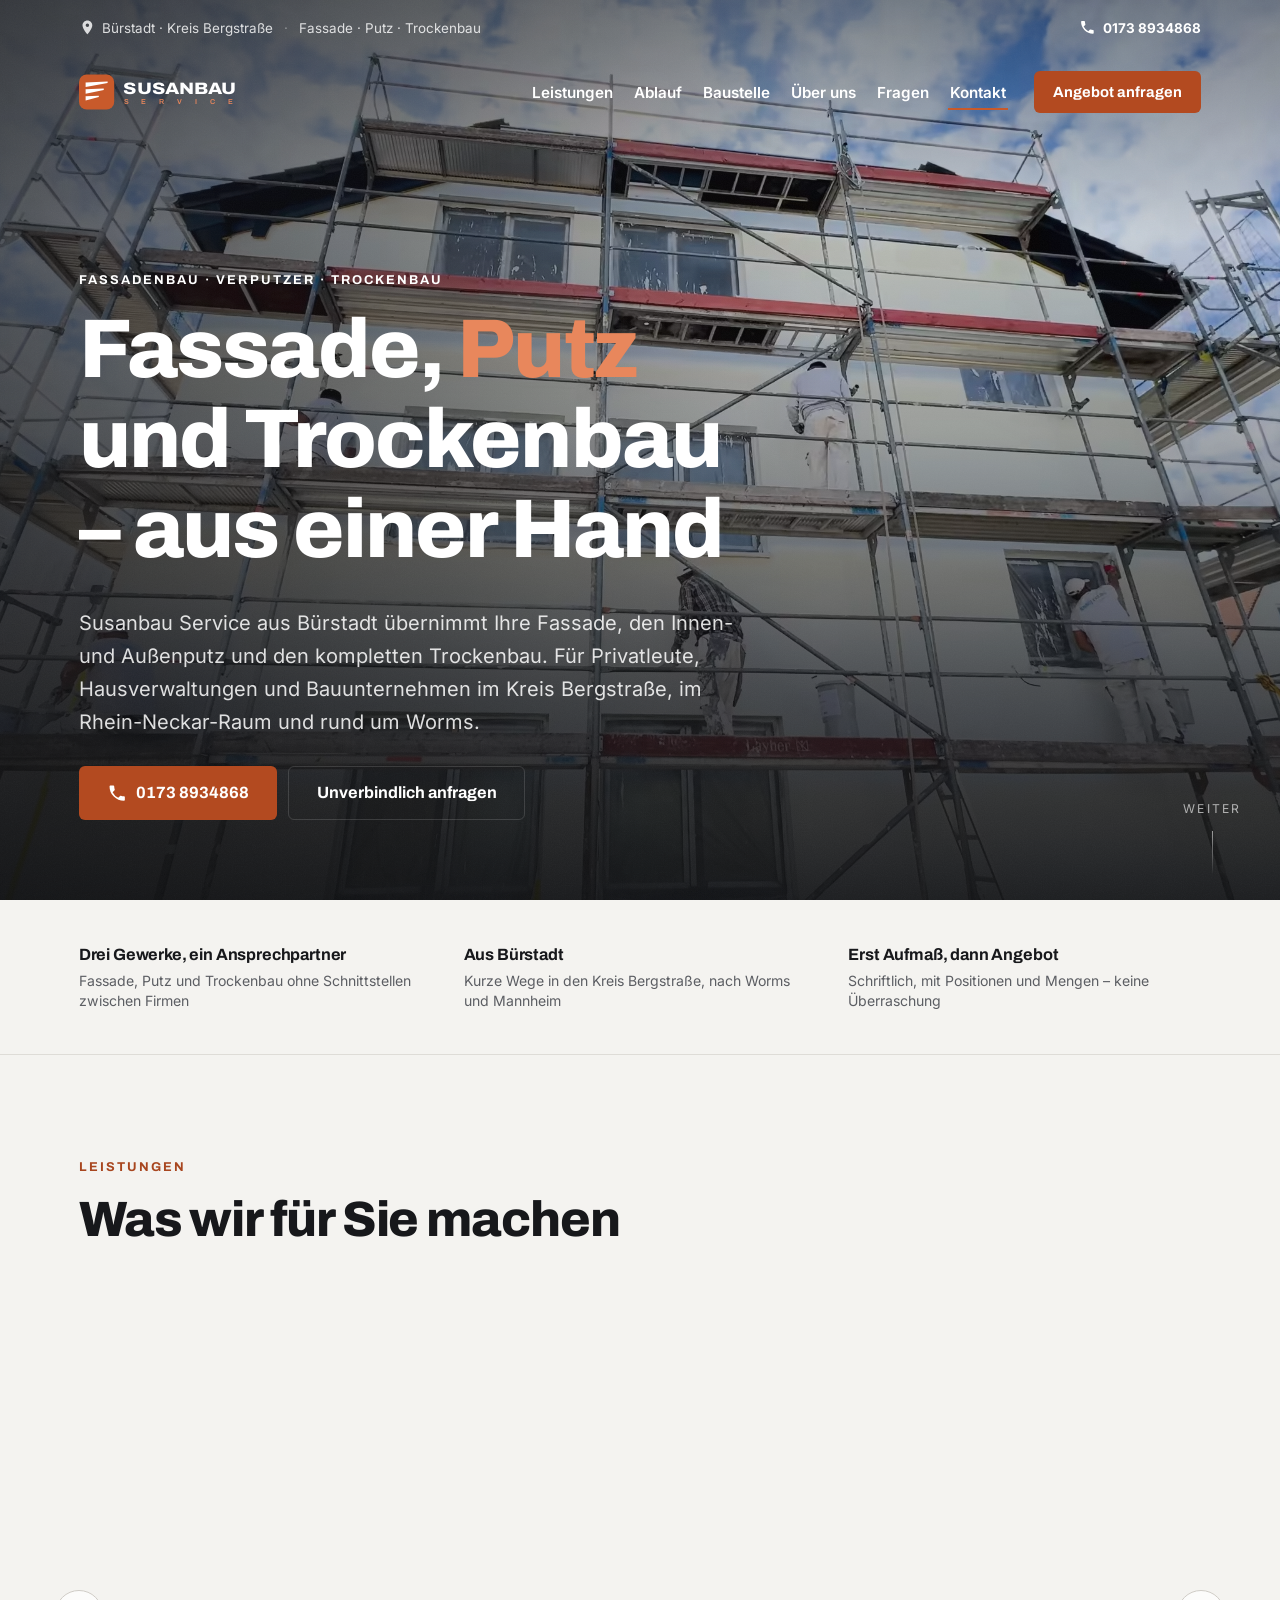
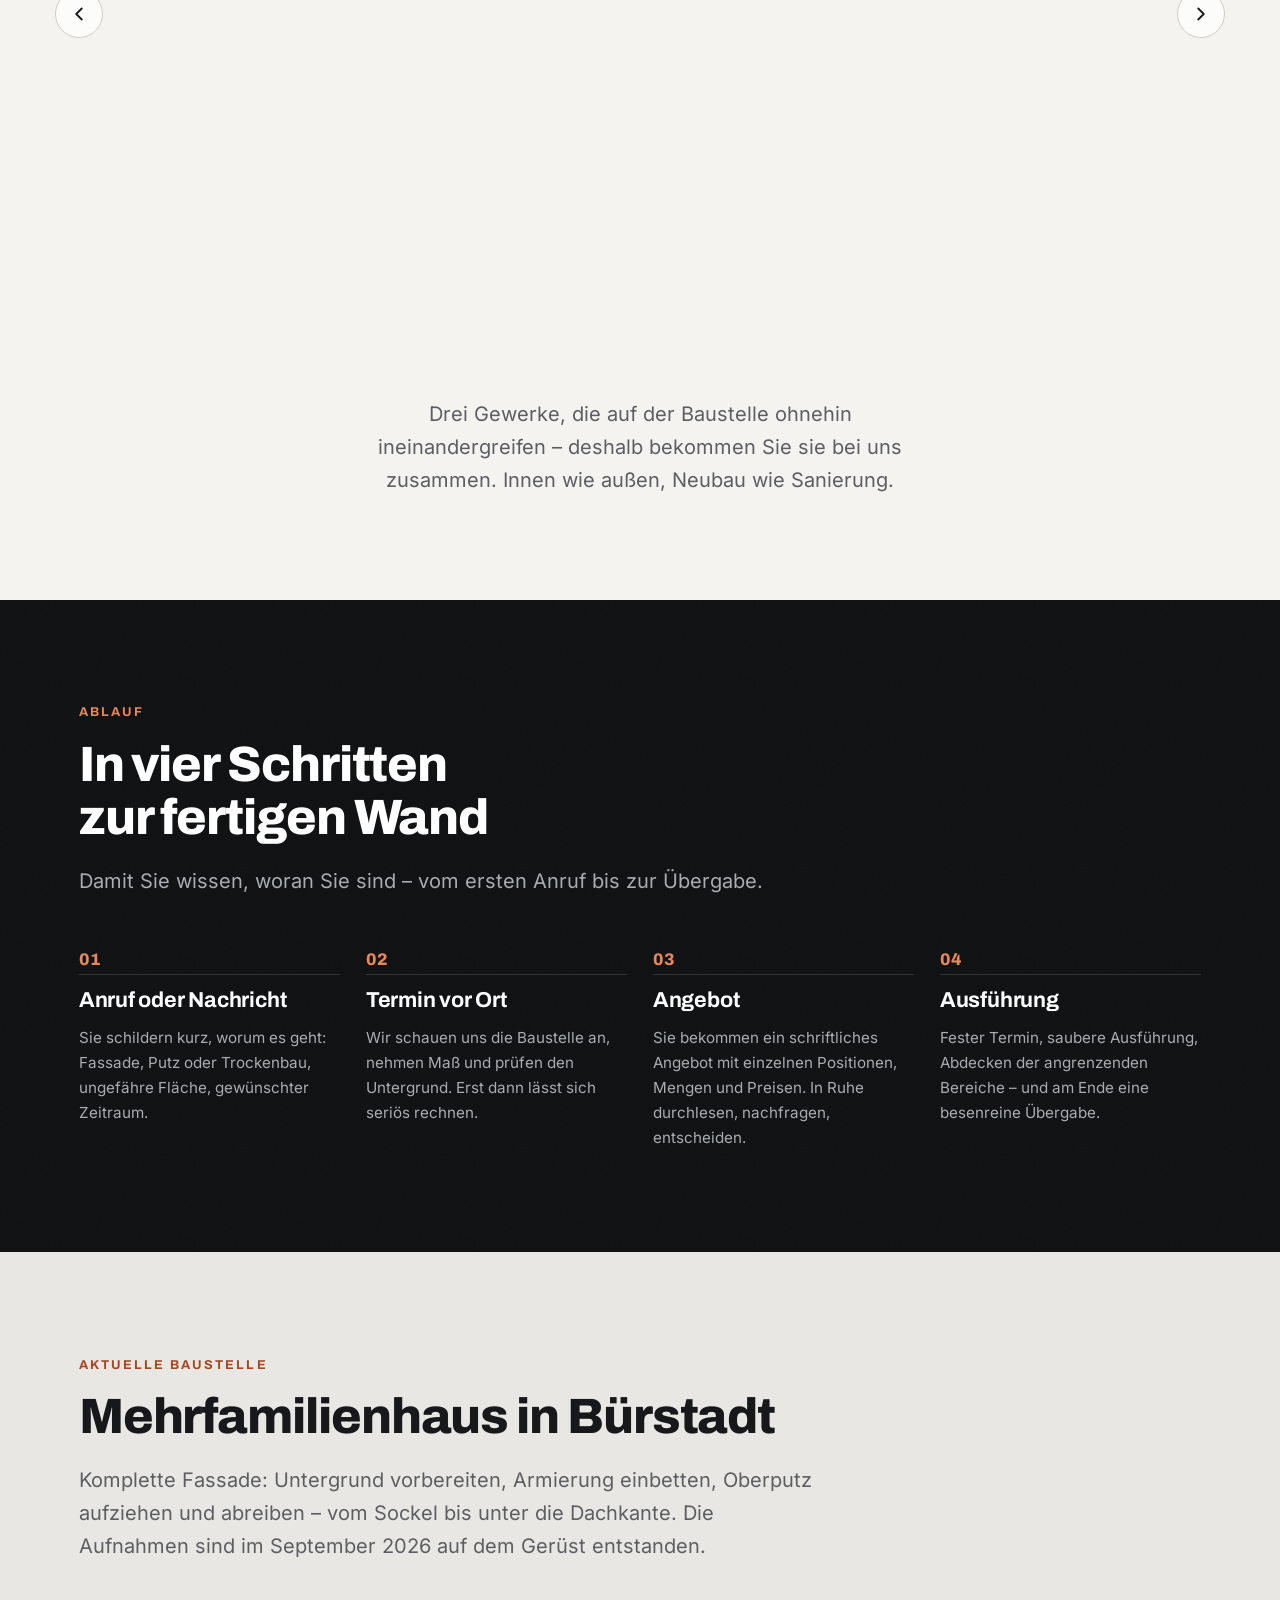
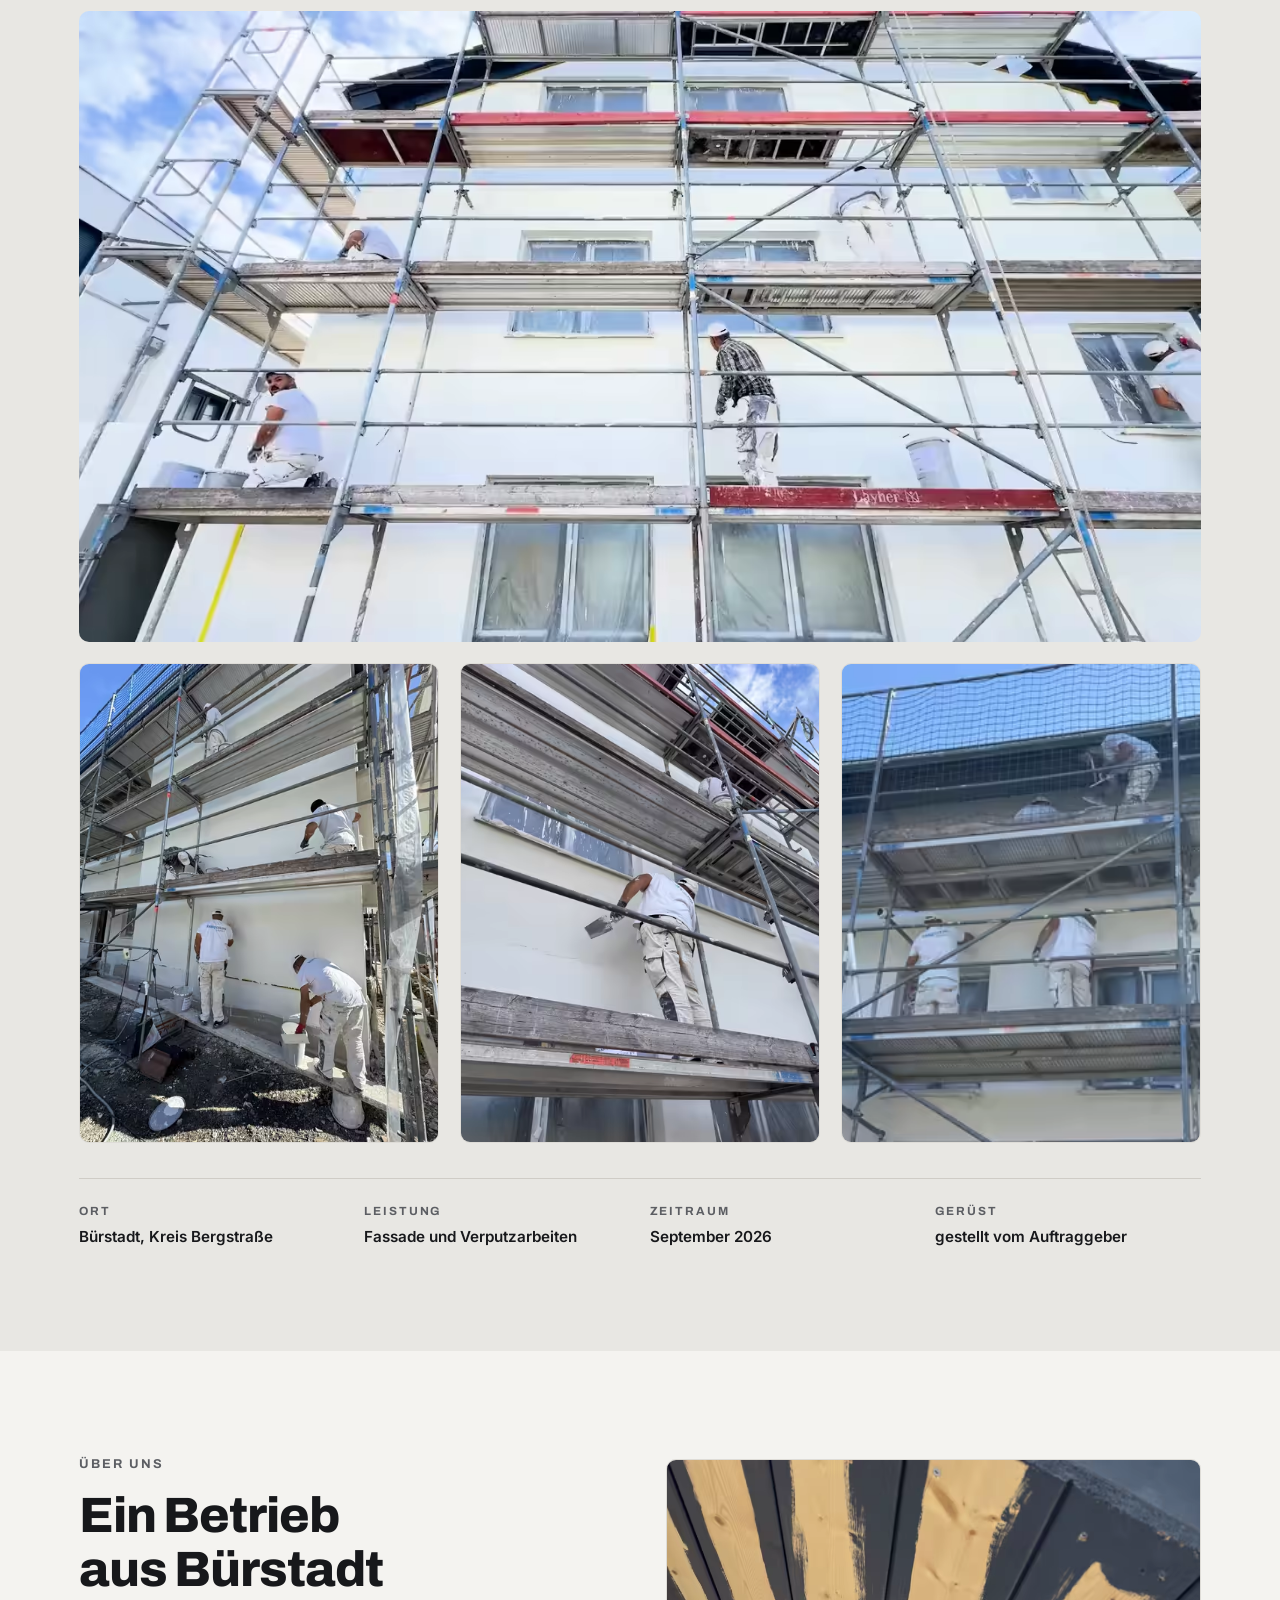
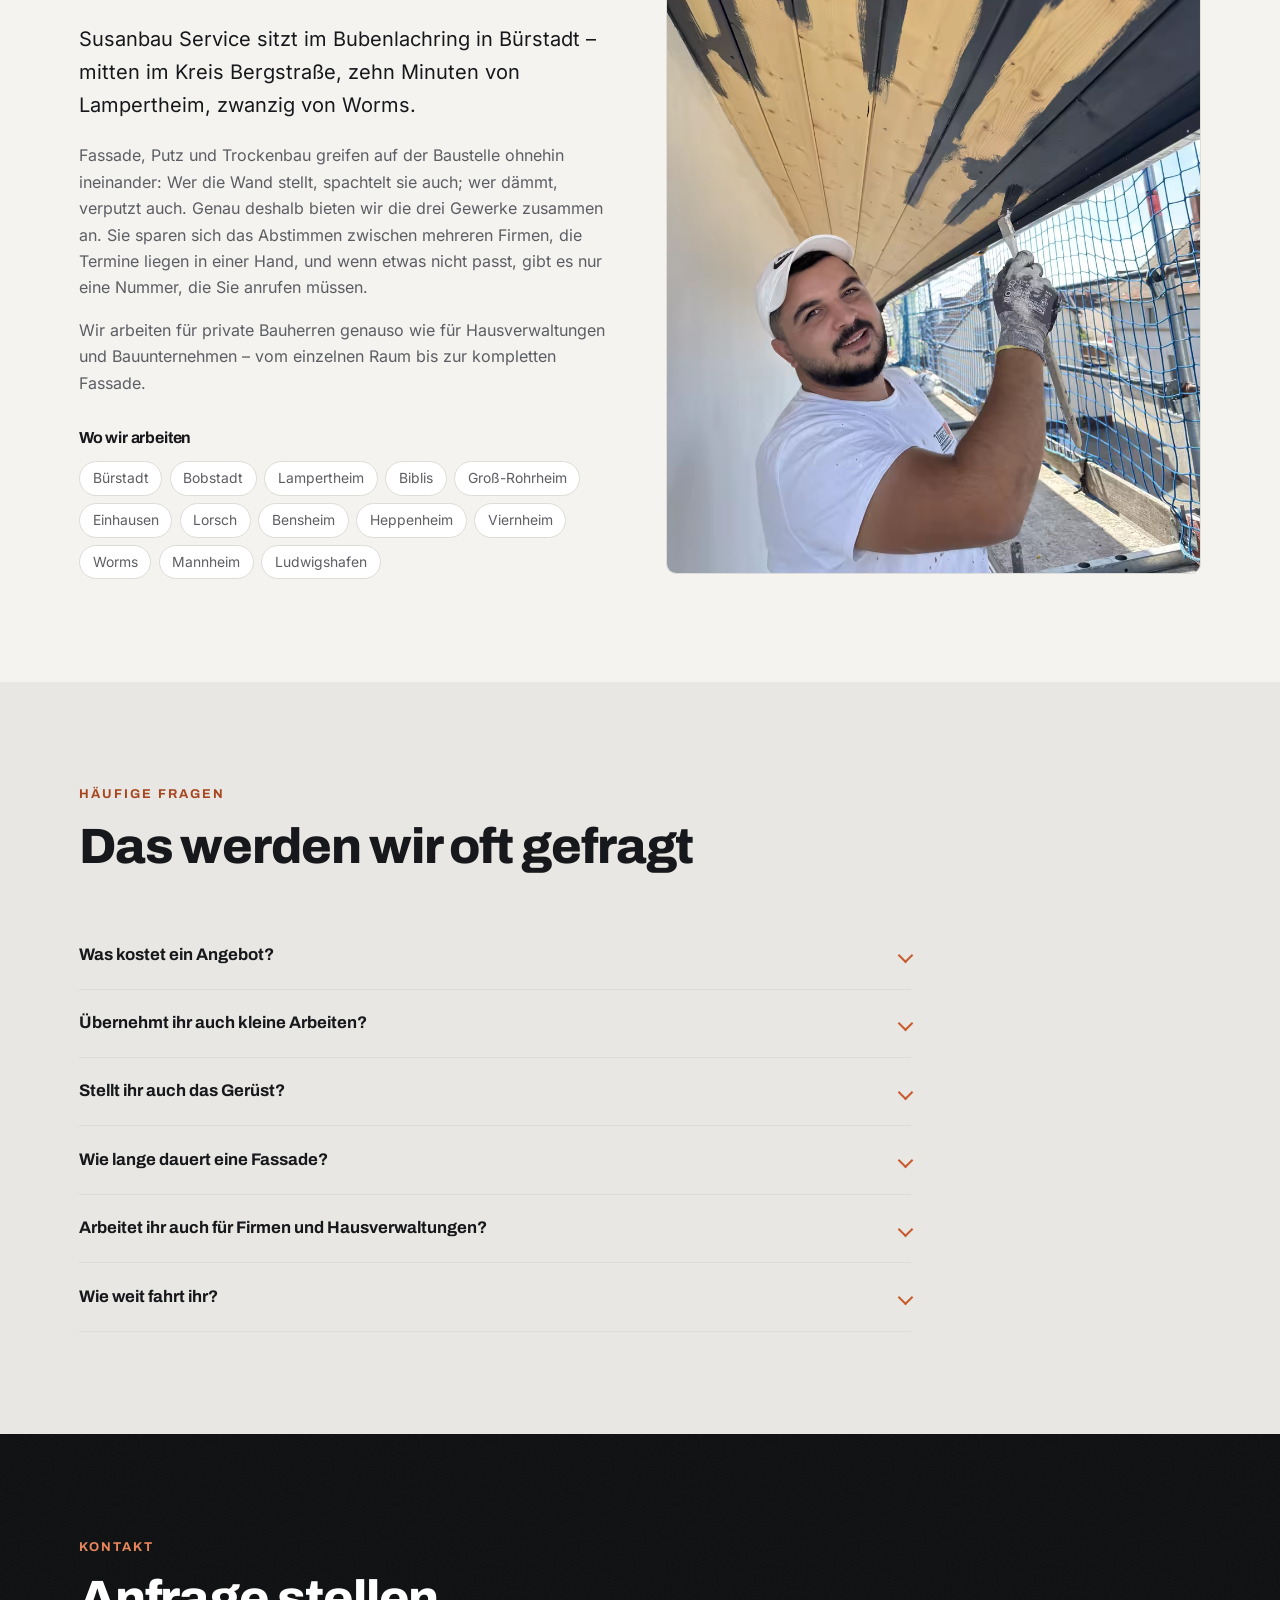
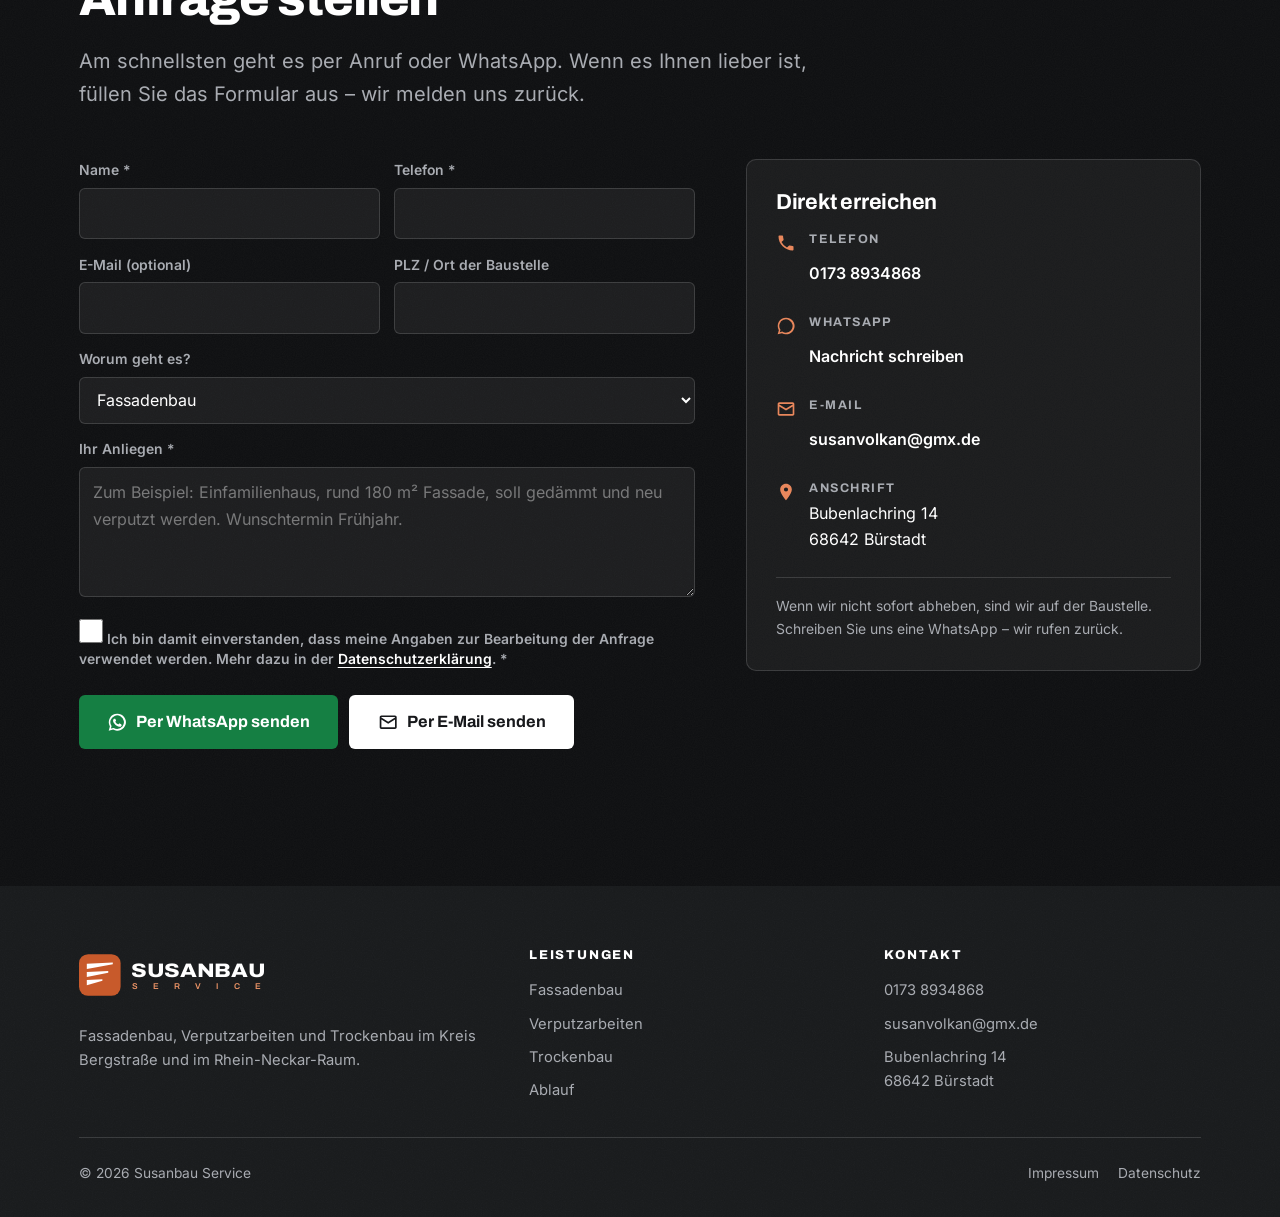
==== index.html @ 0362e58d "Handy-Karussell: schmalere Karten, Nachbarkarten unscharf sichtbar Am Handy (bis 700 px) sind die Le" ====
<!DOCTYPE html>
<html lang="de">
<head>
<meta charset="utf-8" />
<meta name="viewport" content="width=device-width, initial-scale=1" />
<title>Verputzer &amp; Fassadenbau Bürstadt – Putz, Fassade, Trockenbau | Susanbau Service</title>
<meta name="description" content="Susanbau Service aus Bürstadt: Fassadenbau, Verputzarbeiten und Trockenbau im Kreis Bergstraße und im Rhein-Neckar-Raum. Jetzt anfragen: 0173 8934868." />
<!-- TODO Bilal: Beim echten Launch auf "index, follow, max-image-preview:large"
     zurückstellen (in allen drei Seiten). Solange dies nur die Vorschau unter
     der GitHub-Adresse ist, bleibt sie bewusst aus dem Google-Index: Das
     Impressum hat noch offene Pflichtangaben, und eine indexierte Seite mit
     unvollständigem Impressum ist abmahnfähig. Dazu kommt jetzt: Auf den
     Fotos und im Film sind Gesichter erkennbar, und die schriftlichen
     Einwilligungen der Abgebildeten fehlen noch (Vordruck in
     EINWILLIGUNG-FOTOS.md). Erst wenn beides erledigt ist, wird umgestellt.
     Nebenbei verhindert es, dass die Vorschau später mit der richtigen Domain
     um die Platzierung konkurriert. -->
<meta name="robots" content="noindex, nofollow" />
<meta name="author" content="Susanbau Service" />

<!-- TODO Bilal: Sobald eine eigene Domain steht, hier, in og:url, og:image und in
     der sitemap.xml die vier Adressen austauschen. Bis dahin zeigt alles auf die
     GitHub-Pages-Vorschau, damit die Seite nicht unter zwei Adressen konkurriert. -->
<link rel="canonical" href="https://bilal-altu.github.io/susanbau-service/" />

<meta property="og:type" content="website" />
<meta property="og:locale" content="de_DE" />
<meta property="og:site_name" content="Susanbau Service" />
<meta property="og:title" content="Fassadenbau, Putz &amp; Trockenbau in Bürstadt | Susanbau Service" />
<meta property="og:description" content="Fassade, Putz und Trockenbau aus einer Hand – für den Kreis Bergstraße, Worms und den Rhein-Neckar-Raum." />
<meta property="og:url" content="https://bilal-altu.github.io/susanbau-service/" />
<!-- Absolute Adresse, kein relativer Pfad: WhatsApp und Facebook zeigen sonst
     beim Teilen des Links gar keine Vorschau an. -->
<meta property="og:image" content="https://bilal-altu.github.io/susanbau-service/assets/img/og-bild.jpg" />
<meta name="twitter:card" content="summary_large_image" />
<meta name="theme-color" content="#0d0e10" />

<!-- Als eigene Datei statt als data:-URI, damit Google das Symbol crawlen
     und in den mobilen Suchergebnissen neben dem Treffer anzeigen kann. -->
<link rel="icon" href="favicon.svg" type="image/svg+xml" />

<!-- Schriften lokal gehostet (keine Verbindung zu Google-Servern, DSGVO-freundlich) -->
<link rel="preload" href="assets/fonts/archivo-latin.woff2" as="font" type="font/woff2" crossorigin />
<link rel="preload" href="assets/fonts/inter-latin.woff2" as="font" type="font/woff2" crossorigin />
<!-- ?v= nach JEDER Änderung an style.css oder main.js hochzählen — hier, in
     impressum.html und datenschutz.html. Sonst bekommen wiederkehrende
     Besucher neues HTML mit altem Stylesheet: ALL-INKL speichert CSS und JS
     laut .htaccess einen Monat zwischen, GitHub Pages zehn Minuten. -->
<link rel="stylesheet" href="assets/css/style.css?v=2026-09-13-6" />

<script>
  /* Sicherheitsnetz: Sollte ein Bild fehlen oder nicht laden, zeigt der
     Kasten seine Beschriftung statt eines kaputten Bildsymbols.
     closest statt parentElement, weil zwischen Bild und Kasten noch das
     <picture>-Element steht, das die AVIF- und WebP-Fassungen anbietet. */
  window.phFail = function (img) {
    var box = img.closest(".media");
    if (box) box.classList.add("is-empty");
    img.remove();
  };
</script>
</head>
<body class="hat-hero">

<a class="skip-link" href="#inhalt">Zum Inhalt springen</a>

<!-- ============ TOPBAR ============ -->
<div class="topbar">
  <div class="shell topbar__in">
    <span class="topbar__item">
      <svg class="ico" aria-hidden="true" viewBox="0 0 24 24"><path d="M12 2C8.1 2 5 5.1 5 9c0 5.2 7 13 7 13s7-7.8 7-13c0-3.9-3.1-7-7-7Zm0 9.5A2.5 2.5 0 1 1 12 6.5a2.5 2.5 0 0 1 0 5Z"/></svg>
      Bürstadt · Kreis Bergstraße
    </span>
    <span class="topbar__sep" aria-hidden="true">·</span>
    <span class="topbar__item topbar__item--hide">Fassade · Putz · Trockenbau</span>
    <span class="topbar__spacer"></span>
    <!-- TODO Bilal: Öffnungszeiten von Herrn Susan bestätigen lassen. Bis dahin
         steht hier bewusst nichts — eine erfundene Zeit ärgert nur Anrufer. -->
    <a class="topbar__tel" href="tel:+491738934868">
      <svg class="ico" aria-hidden="true" viewBox="0 0 24 24"><path d="M6.6 10.8a15.1 15.1 0 0 0 6.6 6.6l2.2-2.2c.3-.3.7-.4 1-.2 1.2.4 2.4.6 3.6.6.6 0 1 .4 1 1V20c0 .6-.4 1-1 1A17 17 0 0 1 3 4c0-.6.4-1 1-1h3.5c.6 0 1 .4 1 1 0 1.3.2 2.5.6 3.6.1.4 0 .8-.2 1l-2.3 2.2Z"/></svg>
      0173 8934868
    </a>
  </div>
</div>

<!-- ============ HEADER ============ -->
<header class="site-header" id="header">
  <div class="shell site-header__in">
    <a class="brand" href="#top" aria-label="Susanbau Service – zur Startseite">
      <svg class="brand__mark" viewBox="0 0 300 80" role="img" aria-label="Susanbau Service">
        <rect x="0" y="8" width="64" height="64" rx="14" fill="#c85a2b"/>
        <g fill="#ffffff">
          <path d="M12 22.8 L52 20.8 L52 23.6 L12 30.8 Z"/>
          <path d="M12 35.2 L45 33.8 L45 36.4 L12 43.2 Z"/>
          <path d="M12 47.6 L36 46.6 L36 49 L12 55.6 Z"/>
        </g>
        <!-- textLength hält die Wortmarke exakt gleich breit, egal ob Archivo
             schon geladen ist oder noch die Systemschrift einspringt. -->
        <text x="80" y="43" fill="currentColor" font-family="Archivo, 'Arial Black', 'Segoe UI', sans-serif"
              font-size="30" font-weight="800" letter-spacing="-0.4"
              textLength="206" lengthAdjust="spacingAndGlyphs">SUSANBAU</text>
        <text x="81" y="62" class="brand__sub" fill="#c85a2b" font-family="Archivo, 'Segoe UI', Arial, sans-serif"
              font-size="13" font-weight="600" letter-spacing="5.4"
              textLength="204" lengthAdjust="spacing">SERVICE</text>
      </svg>
    </a>

    <nav class="nav" id="nav" aria-label="Hauptnavigation">
      <a href="#leistungen">Leistungen</a>
      <a href="#ablauf">Ablauf</a>
      <a href="#baustelle">Baustelle</a>
      <a href="#ueber-uns">Über uns</a>
      <a href="#fragen">Fragen</a>
      <a href="#kontakt">Kontakt</a>
      <a class="btn btn--clay nav__cta" href="#kontakt">Angebot anfragen</a>
    </nav>

    <button class="burger" id="burger" aria-expanded="false" aria-controls="nav" aria-label="Menü öffnen">
      <span></span><span></span><span></span>
    </button>
  </div>
</header>

<main id="inhalt">

<!-- ============ HERO ============ -->
<section class="hero" id="top">

  <!-- Bühne: Standbild und Video liegen übereinander und füllen den ganzen
       Abschnitt. Geladen wird zuerst nur das Standbild — es ist das größte
       Bild der Seite und bestimmt, wie schnell sie sich aufbaut. Das Video
       hängt main.js erst danach ein, und nur, wenn die Verbindung dafür
       taugt. Am großen Bildschirm läuft die Fassaden-Aufnahme, stabilisiert,
       als stünde die Kamera auf einem Stativ — nur so beginnt die Schleife
       ohne sichtbaren Sprung. Am Handy läuft eine Nahaufnahme: Der Verputzer
       lehnt aus dem Gerüst und zieht den Putz ab — Gesicht und Kelle liegen
       in der oberen Bildhälfte, denn nur die bleibt dort frei. Der Absatz und
       der zweite Knopf sind am Handy deshalb ausgeblendet (style.css). -->
  <div class="hero__buehne" aria-hidden="true">
    <picture>
      <source media="(min-width: 900px)" type="image/avif" srcset="assets/video/hero-desktop.avif" />
      <source media="(min-width: 900px)" type="image/webp" srcset="assets/video/hero-desktop.webp" />
      <source media="(min-width: 900px)" srcset="assets/video/hero-desktop.jpg" />
      <source type="image/avif" srcset="assets/video/hero-mobil.avif" />
      <source type="image/webp" srcset="assets/video/hero-mobil.webp" />
      <img class="hero__standbild" src="assets/video/hero-mobil.jpg" alt=""
           width="1080" height="1920" fetchpriority="high" decoding="async" />
    </picture>
    <video class="hero__video" muted loop playsinline preload="none"
           data-mobil="assets/video/hero-mobil.mp4"
           data-desktop="assets/video/hero-desktop.mp4"></video>
  </div>

  <div class="shell hero__in">
    <div class="hero__text reveal">
      <p class="eyebrow">Fassadenbau · Verputzer · Trockenbau</p>
      <h1>Fassade, <span class="hl">Putz</span> und Trockenbau &ndash; aus einer Hand</h1>
      <p class="lead">
        Susanbau Service aus Bürstadt übernimmt Ihre Fassade, den Innen- und Außenputz
        und den kompletten Trockenbau. Für Privatleute, Hausverwaltungen und Bauunternehmen
        im Kreis Bergstraße, im Rhein-Neckar-Raum und rund um Worms.
      </p>

      <div class="cta-row">
        <a class="btn btn--clay btn--lg" href="tel:+491738934868">
          <svg class="ico" aria-hidden="true" viewBox="0 0 24 24"><path d="M6.6 10.8a15.1 15.1 0 0 0 6.6 6.6l2.2-2.2c.3-.3.7-.4 1-.2 1.2.4 2.4.6 3.6.6.6 0 1 .4 1 1V20c0 .6-.4 1-1 1A17 17 0 0 1 3 4c0-.6.4-1 1-1h3.5c.6 0 1 .4 1 1 0 1.3.2 2.5.6 3.6.1.4 0 .8-.2 1l-2.3 2.2Z"/></svg>
          0173 8934868
        </a>
        <a class="btn btn--outline-light btn--lg" href="#kontakt">Unverbindlich anfragen</a>
      </div>

    </div>

  </div>

  <span class="hero__cue" aria-hidden="true">Weiter</span>
</section>

<!-- ============ VERSPRECHEN ============ -->
<!-- Die drei Punkte standen früher im Hero. Dort machten sie ihn höher als
     den Bildschirm, sodass der Anfrage-Knopf nach unten rutschte. Als eigener
     Streifen darunter stören sie nicht mehr und werden trotzdem gelesen —
     der Hero trägt jetzt eine Aussage und einen Knopf, mehr nicht. -->
<section class="versprechen">
  <div class="shell">
    <ul class="trust reveal">
      <li>
        <strong>Drei Gewerke, ein Ansprechpartner</strong>
        <span>Fassade, Putz und Trockenbau ohne Schnittstellen zwischen Firmen</span>
      </li>
      <li>
        <strong>Aus Bürstadt</strong>
        <span>Kurze Wege in den Kreis Bergstraße, nach Worms und Mannheim</span>
      </li>
      <li>
        <strong>Erst Aufmaß, dann Angebot</strong>
        <span>Schriftlich, mit Positionen und Mengen &ndash; keine Überraschung</span>
      </li>
    </ul>
  </div>
</section>

<!-- ============ LEISTUNGEN ============ -->
<section class="section section--karussell" id="leistungen">
  <div class="shell">
    <header class="sec-head reveal">
      <p class="eyebrow">Leistungen</p>
      <h2>Was wir für Sie machen</h2>
    </header>

    <!-- Karussell: main.js setzt es in Gang (siehe dort). Ohne JavaScript
         stehen die drei Karten einfach nebeneinander. -->
    <div class="karussell reveal" data-karussell>
    <div class="cards">
      <article class="card">
        <div class="card__bild">
          <picture>
            <source type="image/avif"
                    srcset="assets/img/01-fassade-geruest-buerstadt-480.avif 480w,
                            assets/img/01-fassade-geruest-buerstadt-960.avif 960w,
                            assets/img/01-fassade-geruest-buerstadt-1440.avif 1440w"
                    sizes="(min-width: 701px) 580px, 92vw" />
            <source type="image/webp"
                    srcset="assets/img/01-fassade-geruest-buerstadt-480.webp 480w,
                            assets/img/01-fassade-geruest-buerstadt-960.webp 960w,
                            assets/img/01-fassade-geruest-buerstadt-1440.webp 1440w"
                    sizes="(min-width: 701px) 580px, 92vw" />
            <img src="assets/img/01-fassade-geruest-buerstadt-960.jpg"
                 srcset="assets/img/01-fassade-geruest-buerstadt-480.jpg 480w,
                         assets/img/01-fassade-geruest-buerstadt-960.jpg 960w,
                         assets/img/01-fassade-geruest-buerstadt-1440.jpg 1440w"
                 sizes="(min-width: 701px) 580px, 92vw"
                 alt="Eingerüstete Hausfassade mit frisch aufgezogenem weißem Putz, darüber blauer Himmel"
                 width="480" height="640" loading="lazy" decoding="async" />
          </picture>
        </div>
        <div class="card__in">
        <h3>Fassadenbau</h3>
        <p>Von der Dämmung bis zum fertigen Oberputz &ndash; die komplette Hülle Ihres Hauses.</p>
        <ul class="ticks">
          <li>Wärmedämm-Verbundsystem (WDVS)</li>
          <li>Fassadensanierung und Reinigung</li>
          <li>Riss-Sanierung und Ausbesserung</li>
          <li>Ober- und Strukturputz, Farbgestaltung</li>
          <li>Sockelputz und Spritzschutzzone</li>
          <li>Fassadenanstrich</li>
        </ul>
        </div>
      </article>

      <article class="card">
        <div class="card__bild">
          <picture>
            <source type="image/avif"
                    srcset="assets/img/02-verputzer-kelle-detail-480.avif 480w,
                            assets/img/02-verputzer-kelle-detail-960.avif 960w,
                            assets/img/02-verputzer-kelle-detail-1440.avif 1440w"
                    sizes="(min-width: 701px) 580px, 92vw" />
            <source type="image/webp"
                    srcset="assets/img/02-verputzer-kelle-detail-480.webp 480w,
                            assets/img/02-verputzer-kelle-detail-960.webp 960w,
                            assets/img/02-verputzer-kelle-detail-1440.webp 1440w"
                    sizes="(min-width: 701px) 580px, 92vw" />
            <img src="assets/img/02-verputzer-kelle-detail-960.jpg"
                 srcset="assets/img/02-verputzer-kelle-detail-480.jpg 480w,
                         assets/img/02-verputzer-kelle-detail-960.jpg 960w,
                         assets/img/02-verputzer-kelle-detail-1440.jpg 1440w"
                 sizes="(min-width: 701px) 580px, 92vw"
                 alt="Verputzer zieht mit der Kelle frischen Putz an einer Außenwand ab"
                 width="480" height="640" loading="lazy" decoding="async" />
          </picture>
        </div>
        <div class="card__in">
        <h3>Verputzarbeiten</h3>
        <p>Glatte, saubere Flächen &ndash; maschinell aufgezogen und von Hand abgezogen.</p>
        <ul class="ticks">
          <li>Innenputz, maschinell aufgetragen</li>
          <li>Außenputz und Oberputz</li>
          <li>Kalk-, Gips- und Zementputz</li>
          <li>Filzen, Glätten und Abreiben</li>
          <li>Oberflächengüte bis Q3 und Q4</li>
          <li>Ausbesserung nach Elektro und Sanitär</li>
        </ul>
        </div>
      </article>

      <article class="card">
        <!-- TODO Bilal: Vom Trockenbau gibt es noch keine eigene Aufnahme. Bis
             dahin steht hier ein freies Foto von Unsplash (Brian Wangenheim,
             Unsplash-Lizenz), sichtbar als „Symbolbild" gekennzeichnet — ein
             fremdes Foto darf nicht wie eine eigene Arbeit wirken (§ 5 UWG).
             Sobald Volkan einen Trockenbau-Raum fotografiert hat: ersetzen und
             den Hinweis entfernen. Quelle und Lizenz: assets/img/MEDIEN.md. -->
        <div class="card__bild">
          <picture>
            <source type="image/avif"
                    srcset="assets/img/03-trockenbau-symbolbild-gipskarton-480.avif 480w,
                            assets/img/03-trockenbau-symbolbild-gipskarton-960.avif 960w,
                            assets/img/03-trockenbau-symbolbild-gipskarton-1440.avif 1440w"
                    sizes="(min-width: 701px) 580px, 92vw" />
            <source type="image/webp"
                    srcset="assets/img/03-trockenbau-symbolbild-gipskarton-480.webp 480w,
                            assets/img/03-trockenbau-symbolbild-gipskarton-960.webp 960w,
                            assets/img/03-trockenbau-symbolbild-gipskarton-1440.webp 1440w"
                    sizes="(min-width: 701px) 580px, 92vw" />
            <img src="assets/img/03-trockenbau-symbolbild-gipskarton-960.jpg"
                 srcset="assets/img/03-trockenbau-symbolbild-gipskarton-480.jpg 480w,
                         assets/img/03-trockenbau-symbolbild-gipskarton-960.jpg 960w,
                         assets/img/03-trockenbau-symbolbild-gipskarton-1440.jpg 1440w"
                 sizes="(min-width: 701px) 580px, 92vw"
                 alt="Symbolbild: Rohbauraum mit frisch gespachtelten Gipskartonplatten an Wänden und Decke"
                 width="480" height="318" loading="lazy" decoding="async" />
          </picture>
          <span class="card__hinweis" aria-hidden="true">Symbolbild</span>
        </div>
        <div class="card__in">
        <h3>Trockenbau</h3>
        <p>Neue Räume, neue Decken, besserer Schallschutz &ndash; ohne Nass und ohne lange Trockenzeit.</p>
        <ul class="ticks">
          <li>Ständerwände und Vorsatzschalen</li>
          <li>Abgehängte Decken</li>
          <li>Dachgeschoss-Ausbau</li>
          <li>Schall- und Brandschutz</li>
          <li>Spachteln und Verfugen</li>
          <li>Revisionsöffnungen und Nischen</li>
        </ul>
        </div>
      </article>
    </div>
    <div class="karussell__steuerung">
      <button class="karussell__pfeil" type="button" data-richtung="-1" aria-label="Vorherige Leistung">
        <svg viewBox="0 0 24 24" aria-hidden="true"><path d="m15 18-6-6 6-6" /></svg>
      </button>
      <p class="karussell__stand" aria-hidden="true"><span data-stand>2</span> / 3</p>
      <button class="karussell__pfeil" type="button" data-richtung="1" aria-label="Nächste Leistung">
        <svg viewBox="0 0 24 24" aria-hidden="true"><path d="m9 18 6-6-6-6" /></svg>
      </button>
    </div>
    <p class="sr-only" aria-live="polite" data-ansage></p>
    </div>

    <p class="leistungen__schluss reveal">
      Drei Gewerke, die auf der Baustelle ohnehin ineinandergreifen &ndash; deshalb
      bekommen Sie sie bei uns zusammen. Innen wie außen, Neubau wie Sanierung.
    </p>
  </div>
</section>

<!-- ============ ABLAUF ============ -->
<section class="section section--ink" id="ablauf">
  <div class="shell">
    <header class="sec-head reveal">
      <p class="eyebrow">Ablauf</p>
      <h2>In vier Schritten zur fertigen Wand</h2>
      <p class="sec-head__lead">
        Damit Sie wissen, woran Sie sind &ndash; vom ersten Anruf bis zur Übergabe.
      </p>
    </header>

    <div class="steps">
      <article class="step reveal">
        <h3>Anruf oder Nachricht</h3>
        <p>Sie schildern kurz, worum es geht: Fassade, Putz oder Trockenbau, ungefähre Fläche, gewünschter Zeitraum.</p>
      </article>
      <article class="step reveal">
        <h3>Termin vor Ort</h3>
        <p>Wir schauen uns die Baustelle an, nehmen Maß und prüfen den Untergrund. Erst dann lässt sich seriös rechnen.</p>
      </article>
      <article class="step reveal">
        <h3>Angebot</h3>
        <p>Sie bekommen ein schriftliches Angebot mit einzelnen Positionen, Mengen und Preisen. In Ruhe durchlesen, nachfragen, entscheiden.</p>
      </article>
      <article class="step reveal">
        <h3>Ausführung</h3>
        <p>Fester Termin, saubere Ausführung, Abdecken der angrenzenden Bereiche &ndash; und am Ende eine besenreine Übergabe.</p>
      </article>
    </div>
  </div>
</section>

<!-- ============ AKTUELLE BAUSTELLE ============ -->
<!-- Bewusst nicht "Referenzen" im Plural. Alle Aufnahmen stammen von einem
     einzigen Auftrag. Sechs Kacheln so zu beschriften, als wären es sechs
     Projekte, wäre irreführende Werbung (§ 5 UWG) — und außerdem unnötig:
     eine Baustelle, ehrlich gezeigt, überzeugt mehr als sechs behauptete.
     TODO Bilal: Sobald ein zweiter Auftrag fotografiert ist, wird hieraus
     eine Liste mit mehreren Projekten. -->
<section class="section section--paper2" id="baustelle">
  <div class="shell">
    <header class="sec-head reveal">
      <p class="eyebrow">Aktuelle Baustelle</p>
      <h2>Mehrfamilienhaus in Bürstadt</h2>
      <p class="sec-head__lead">
        Komplette Fassade: Untergrund vorbereiten, Armierung einbetten, Oberputz
        aufziehen und abreiben &ndash; vom Sockel bis unter die Dachkante.
        Die Aufnahmen sind im September 2026 auf dem Gerüst entstanden.
      </p>
    </header>

    <figure class="film reveal">
      <picture>
        <source type="image/avif" srcset="assets/video/baustelle.avif" />
        <source type="image/webp" srcset="assets/video/baustelle.webp" />
        <img src="assets/video/baustelle.jpg"
             alt="Vier Handwerker verputzen die eingerüstete Fassade eines Mehrfamilienhauses"
             width="1280" height="720" loading="lazy" decoding="async" />
      </picture>
      <video muted loop playsinline preload="none" aria-hidden="true"
             data-film="assets/video/baustelle.mp4"></video>
    </figure>

    <div class="gallery reveal">
      <figure class="media">
        <picture>
          <source type="image/avif"
                  srcset="assets/img/04-team-geruest-fassade-480.avif 480w,
                          assets/img/04-team-geruest-fassade-960.avif 960w,
                          assets/img/04-team-geruest-fassade-1440.avif 1440w"
                  sizes="(min-width: 861px) 380px, 50vw" />
          <source type="image/webp"
                  srcset="assets/img/04-team-geruest-fassade-480.webp 480w,
                          assets/img/04-team-geruest-fassade-960.webp 960w,
                          assets/img/04-team-geruest-fassade-1440.webp 1440w"
                  sizes="(min-width: 861px) 380px, 50vw" />
          <img src="assets/img/04-team-geruest-fassade-960.jpg"
               srcset="assets/img/04-team-geruest-fassade-480.jpg 480w,
                       assets/img/04-team-geruest-fassade-960.jpg 960w,
                       assets/img/04-team-geruest-fassade-1440.jpg 1440w"
               sizes="(min-width: 861px) 380px, 50vw"
               alt="Vier Handwerker arbeiten gleichzeitig auf drei Gerüstlagen an der Fassade"
               width="480" height="640" loading="lazy" decoding="async"
               onerror="window.phFail(this)" />
        </picture>
      </figure>

      <figure class="media">
        <picture>
          <source type="image/avif"
                  srcset="assets/img/05-arbeiter-geruest-untersicht-480.avif 480w,
                          assets/img/05-arbeiter-geruest-untersicht-960.avif 960w,
                          assets/img/05-arbeiter-geruest-untersicht-1440.avif 1440w"
                  sizes="(min-width: 861px) 380px, 50vw" />
          <source type="image/webp"
                  srcset="assets/img/05-arbeiter-geruest-untersicht-480.webp 480w,
                          assets/img/05-arbeiter-geruest-untersicht-960.webp 960w,
                          assets/img/05-arbeiter-geruest-untersicht-1440.webp 1440w"
                  sizes="(min-width: 861px) 380px, 50vw" />
          <img src="assets/img/05-arbeiter-geruest-untersicht-960.jpg"
               srcset="assets/img/05-arbeiter-geruest-untersicht-480.jpg 480w,
                       assets/img/05-arbeiter-geruest-untersicht-960.jpg 960w,
                       assets/img/05-arbeiter-geruest-untersicht-1440.jpg 1440w"
               sizes="(min-width: 861px) 380px, 50vw"
               alt="Blick vom Gerüst nach oben auf einen Handwerker beim Abziehen der Wand"
               width="480" height="640" loading="lazy" decoding="async"
               onerror="window.phFail(this)" />
        </picture>
      </figure>

      <figure class="media">
        <picture>
          <source type="image/avif"
                  srcset="assets/img/06-team-geruest-quer-480.avif 480w,
                          assets/img/06-team-geruest-quer-960.avif 960w,
                          assets/img/06-team-geruest-quer-1440.avif 1440w"
                  sizes="(min-width: 861px) 380px, 100vw" />
          <source type="image/webp"
                  srcset="assets/img/06-team-geruest-quer-480.webp 480w,
                          assets/img/06-team-geruest-quer-960.webp 960w,
                          assets/img/06-team-geruest-quer-1440.webp 1440w"
                  sizes="(min-width: 861px) 380px, 100vw" />
          <img src="assets/img/06-team-geruest-quer-960.jpg"
               srcset="assets/img/06-team-geruest-quer-480.jpg 480w,
                       assets/img/06-team-geruest-quer-960.jpg 960w,
                       assets/img/06-team-geruest-quer-1440.jpg 1440w"
               sizes="(min-width: 861px) 380px, 100vw"
               alt="Zwei Handwerker verputzen nebeneinander die Wand über dem Fenstersturz"
               width="480" height="360" loading="lazy" decoding="async"
               onerror="window.phFail(this)" />
        </picture>
      </figure>
    </div>

    <dl class="fakten reveal">
      <div>
        <dt>Ort</dt>
        <dd>Bürstadt, Kreis Bergstraße</dd>
      </div>
      <div>
        <dt>Leistung</dt>
        <dd>Fassade und Verputzarbeiten</dd>
      </div>
      <div>
        <dt>Zeitraum</dt>
        <dd>September 2026</dd>
      </div>
      <div>
        <dt>Gerüst</dt>
        <dd>gestellt vom Auftraggeber</dd>
      </div>
    </dl>
  </div>
</section>

<!-- ============ ÜBER UNS ============ -->
<section class="section" id="ueber-uns">
  <div class="shell about">
    <div class="reveal">
      <p class="eyebrow">Über uns</p>
      <h2>Ein Betrieb aus Bürstadt</h2>
      <p class="about__lead">
        Susanbau Service sitzt im Bubenlachring in Bürstadt &ndash; mitten im Kreis Bergstraße,
        zehn Minuten von Lampertheim, zwanzig von Worms.
      </p>
      <p>
        Fassade, Putz und Trockenbau greifen auf der Baustelle ohnehin ineinander: Wer die
        Wand stellt, spachtelt sie auch; wer dämmt, verputzt auch. Genau deshalb bieten wir
        die drei Gewerke zusammen an. Sie sparen sich das Abstimmen zwischen mehreren Firmen,
        die Termine liegen in einer Hand, und wenn etwas nicht passt, gibt es nur eine
        Nummer, die Sie anrufen müssen.
      </p>
      <p>
        Wir arbeiten für private Bauherren genauso wie für Hausverwaltungen und
        Bauunternehmen &ndash; vom einzelnen Raum bis zur kompletten Fassade.
      </p>

      <div class="towns">
        <h3>Wo wir arbeiten</h3>
        <ul>
          <li>Bürstadt</li>
          <li>Bobstadt</li>
          <li>Lampertheim</li>
          <li>Biblis</li>
          <li>Groß-Rohrheim</li>
          <li>Einhausen</li>
          <li>Lorsch</li>
          <li>Bensheim</li>
          <li>Heppenheim</li>
          <li>Viernheim</li>
          <li>Worms</li>
          <li>Mannheim</li>
          <li>Ludwigshafen</li>
        </ul>
      </div>
    </div>

    <div class="reveal">
      <!-- TODO Bilal: Vor der Veröffentlichung die schriftliche Einwilligung
           des Abgebildeten einholen (Art. 6 Abs. 1 lit. a DSGVO, § 22 KUG).
           Vordruck liegt in EINWILLIGUNG-FOTOS.md. Ohne Unterschrift bleibt
           die Seite auf noindex. -->
      <figure class="media media--tall" data-label="Foto folgt">
        <picture>
          <source type="image/avif"
                  srcset="assets/img/07-inhaber-dachuntersicht-480.avif 480w,
                          assets/img/07-inhaber-dachuntersicht-960.avif 960w,
                          assets/img/07-inhaber-dachuntersicht-1440.avif 1440w,
                          assets/img/07-inhaber-dachuntersicht-1920.avif 1920w"
                  sizes="(min-width: 861px) 46vw, 100vw" />
          <source type="image/webp"
                  srcset="assets/img/07-inhaber-dachuntersicht-480.webp 480w,
                          assets/img/07-inhaber-dachuntersicht-960.webp 960w,
                          assets/img/07-inhaber-dachuntersicht-1440.webp 1440w,
                          assets/img/07-inhaber-dachuntersicht-1920.webp 1920w"
                  sizes="(min-width: 861px) 46vw, 100vw" />
          <img src="assets/img/07-inhaber-dachuntersicht-960.jpg"
               srcset="assets/img/07-inhaber-dachuntersicht-480.jpg 480w,
                       assets/img/07-inhaber-dachuntersicht-960.jpg 960w,
                       assets/img/07-inhaber-dachuntersicht-1440.jpg 1440w,
                       assets/img/07-inhaber-dachuntersicht-1920.jpg 1920w"
               sizes="(min-width: 861px) 46vw, 100vw"
               alt="Handwerker von Susanbau Service streicht auf dem Gerüst die Dachuntersicht anthrazit"
               width="480" height="640" loading="lazy" decoding="async"
               onerror="window.phFail(this)" />
        </picture>
      </figure>
    </div>
  </div>
</section>

<!-- ============ FRAGEN ============ -->
<section class="section section--paper2" id="fragen">
  <div class="shell">
    <header class="sec-head reveal">
      <p class="eyebrow">Häufige Fragen</p>
      <h2>Das werden wir oft gefragt</h2>
    </header>

    <div class="faq reveal">
      <!-- TODO Bilal: Die erste Antwort mit Herrn Susan abklären — ist der
           Vor-Ort-Termin wirklich kostenlos? Falls nicht, Satz anpassen. -->
      <details>
        <summary>Was kostet ein Angebot?</summary>
        <p>Der Termin vor Ort und das schriftliche Angebot sind kostenlos und unverbindlich. Erst wenn Sie zusagen, entstehen Kosten.</p>
      </details>
      <details>
        <summary>Übernehmt ihr auch kleine Arbeiten?</summary>
        <p>Ja. Eine einzelne Trennwand, eine gerissene Fassadenecke oder das Ausbessern nach dem Elektriker sind genauso willkommen wie die komplette Fassade. Rufen Sie an, dann sagen wir Ihnen ehrlich, ob es sich für Sie lohnt.</p>
      </details>
      <details>
        <summary>Stellt ihr auch das Gerüst?</summary>
        <p>Das Gerüst gehört nicht zu unseren eigenen Leistungen. Wir arbeiten aber regelmäßig mit Gerüstbauern aus der Region zusammen und stimmen den Auf- und Abbau direkt mit ab, damit Sie sich darum nicht kümmern müssen.</p>
      </details>
      <details>
        <summary>Wie lange dauert eine Fassade?</summary>
        <p>Das hängt an Größe, Untergrund und Wetter &ndash; Putz braucht Zeit zum Abbinden und mag weder Frost noch pralle Sonne. Beim Termin vor Ort nennen wir Ihnen einen realistischen Zeitraum, statt vorher ins Blaue zu schätzen.</p>
      </details>
      <details>
        <summary>Arbeitet ihr auch für Firmen und Hausverwaltungen?</summary>
        <p>Ja, für beide. Wir übernehmen einzelne Gewerke im Auftrag von Bauunternehmen ebenso wie laufende Instandhaltung für Hausverwaltungen.</p>
      </details>
      <details>
        <summary>Wie weit fahrt ihr?</summary>
        <p>Der Kreis Bergstraße, Worms und der Rhein-Neckar-Raum sind unser übliches Gebiet. Bei größeren Aufträgen kommen wir auch weiter &ndash; fragen Sie einfach.</p>
      </details>
    </div>
  </div>
</section>

<!-- ============ KONTAKT ============ -->
<section class="section section--ink" id="kontakt">
  <div class="shell">
    <header class="sec-head reveal">
      <p class="eyebrow">Kontakt</p>
      <h2>Anfrage stellen</h2>
      <p class="sec-head__lead">
        Am schnellsten geht es per Anruf oder WhatsApp. Wenn es Ihnen lieber ist,
        füllen Sie das Formular aus &ndash; wir melden uns zurück.
      </p>
    </header>

    <div class="contact">
      <!-- Kein Server, keine Datenbank: Das Formular baut aus Ihren Eingaben eine
           fertige WhatsApp-Nachricht oder eine vorausgefüllte E-Mail. Es werden
           also keine Daten an einen fremden Dienst übertragen. -->
      <form class="form reveal" id="anfrage" novalidate>
        <div class="form__row">
          <div>
            <label for="f-name">Name <span aria-hidden="true">*</span></label>
            <input type="text" id="f-name" name="name" autocomplete="name" required />
          </div>
          <div>
            <label for="f-tel">Telefon <span aria-hidden="true">*</span></label>
            <input type="tel" id="f-tel" name="tel" autocomplete="tel" required />
          </div>
        </div>

        <div class="form__row">
          <div>
            <label for="f-mail">E-Mail (optional)</label>
            <input type="email" id="f-mail" name="mail" autocomplete="email" />
          </div>
          <div>
            <label for="f-ort">PLZ / Ort der Baustelle</label>
            <input type="text" id="f-ort" name="ort" autocomplete="postal-code" />
          </div>
        </div>

        <div>
          <label for="f-leistung">Worum geht es?</label>
          <select id="f-leistung" name="leistung">
            <option>Fassadenbau</option>
            <option>Verputzarbeiten</option>
            <option>Trockenbau</option>
            <option>Mehreres / noch unklar</option>
          </select>
        </div>

        <div>
          <label for="f-text">Ihr Anliegen <span aria-hidden="true">*</span></label>
          <textarea id="f-text" name="text" required
                    placeholder="Zum Beispiel: Einfamilienhaus, rund 180 m² Fassade, soll gedämmt und neu verputzt werden. Wunschtermin Frühjahr."></textarea>
        </div>

        <!-- Spam-Falle: von Menschen nie ausgefüllt -->
        <div class="hp" aria-hidden="true">
          <label for="f-web">Bitte nicht ausfüllen</label>
          <input type="text" id="f-web" name="website" tabindex="-1" autocomplete="off" />
        </div>

        <label class="form__check" for="f-dsgvo">
          <input type="checkbox" id="f-dsgvo" name="dsgvo" required />
          <span>Ich bin damit einverstanden, dass meine Angaben zur Bearbeitung der Anfrage verwendet werden. Mehr dazu in der <a href="datenschutz.html">Datenschutzerklärung</a>. <span aria-hidden="true">*</span></span>
        </label>

        <div class="form__actions">
          <button class="btn btn--wa btn--lg" type="button" id="waBtn">
            <svg class="ico" aria-hidden="true" viewBox="0 0 24 24"><path d="M12 2a10 10 0 0 0-8.6 15L2 22l5.2-1.4A10 10 0 1 0 12 2Zm0 18a8 8 0 0 1-4.1-1.1l-.3-.2-3 .8.8-2.9-.2-.3A8 8 0 1 1 12 20Zm4.4-5.8c-.2-.1-1.4-.7-1.6-.8-.2-.1-.4-.1-.5.1l-.7.9c-.1.2-.3.2-.5.1a6.6 6.6 0 0 1-3.2-2.8c-.1-.2 0-.4.1-.5l.4-.5c.1-.1.1-.3.2-.4v-.4l-.7-1.7c-.2-.4-.4-.4-.5-.4H8.6c-.2 0-.4.1-.6.3a2.9 2.9 0 0 0-.9 2.1 5 5 0 0 0 1 2.6 11.3 11.3 0 0 0 4.4 3.9c1.6.6 2.2.7 3 .6.5-.1 1.4-.6 1.6-1.2.2-.6.2-1.1.1-1.2l-.8-.4Z"/></svg>
            Per WhatsApp senden
          </button>
          <button class="btn btn--light btn--lg" type="submit">
            <svg class="ico" aria-hidden="true" viewBox="0 0 24 24"><path d="M4 4h16c1.1 0 2 .9 2 2v12c0 1.1-.9 2-2 2H4c-1.1 0-2-.9-2-2V6c0-1.1.9-2 2-2Zm0 2v.5l8 5 8-5V6H4Zm16 12V8.9l-7.5 4.7a1 1 0 0 1-1 0L4 8.9V18h16Z"/></svg>
            Per E-Mail senden
          </button>
        </div>

        <p class="form__note" id="formNote" role="status" aria-live="polite"></p>
      </form>

      <aside class="contact-card reveal">
        <h3>Direkt erreichen</h3>
        <ul class="contact-list">
          <li>
            <svg class="ico" aria-hidden="true" viewBox="0 0 24 24"><path d="M6.6 10.8a15.1 15.1 0 0 0 6.6 6.6l2.2-2.2c.3-.3.7-.4 1-.2 1.2.4 2.4.6 3.6.6.6 0 1 .4 1 1V20c0 .6-.4 1-1 1A17 17 0 0 1 3 4c0-.6.4-1 1-1h3.5c.6 0 1 .4 1 1 0 1.3.2 2.5.6 3.6.1.4 0 .8-.2 1l-2.3 2.2Z"/></svg>
            <span><b>Telefon</b><a href="tel:+491738934868">0173 8934868</a></span>
          </li>
          <li>
            <svg class="ico" aria-hidden="true" viewBox="0 0 24 24"><path d="M12 2a10 10 0 0 0-8.6 15L2 22l5.2-1.4A10 10 0 1 0 12 2Zm0 18a8 8 0 0 1-4.1-1.1l-.3-.2-3 .8.8-2.9-.2-.3A8 8 0 1 1 12 20Z"/></svg>
            <span><b>WhatsApp</b><a href="https://wa.me/491738934868" target="_blank" rel="noopener">Nachricht schreiben</a></span>
          </li>
          <li>
            <svg class="ico" aria-hidden="true" viewBox="0 0 24 24"><path d="M4 4h16c1.1 0 2 .9 2 2v12c0 1.1-.9 2-2 2H4c-1.1 0-2-.9-2-2V6c0-1.1.9-2 2-2Zm0 2v.5l8 5 8-5V6H4Zm16 12V8.9l-7.5 4.7a1 1 0 0 1-1 0L4 8.9V18h16Z"/></svg>
            <span><b>E-Mail</b><a href="mailto:susanvolkan@gmx.de">susanvolkan@gmx.de</a></span>
          </li>
          <li>
            <svg class="ico" aria-hidden="true" viewBox="0 0 24 24"><path d="M12 2C8.1 2 5 5.1 5 9c0 5.2 7 13 7 13s7-7.8 7-13c0-3.9-3.1-7-7-7Zm0 9.5A2.5 2.5 0 1 1 12 6.5a2.5 2.5 0 0 1 0 5Z"/></svg>
            <span><b>Anschrift</b>Bubenlachring 14<br />68642 Bürstadt</span>
          </li>
        </ul>
        <!-- TODO Bilal: Sobald die Öffnungs- bzw. Erreichbarkeitszeiten feststehen,
             hier eintragen und im JSON-LD am Seitenende ergänzen. -->
        <p class="contact-card__note">
          Wenn wir nicht sofort abheben, sind wir auf der Baustelle. Schreiben Sie
          uns eine WhatsApp &ndash; wir rufen zurück.
        </p>
      </aside>
    </div>
  </div>
</section>

</main>

<!-- ============ FUSSZEILE ============ -->
<footer class="footer">
  <div class="shell">
    <div class="footer__grid">
      <div>
        <svg class="footer__mark" viewBox="0 0 300 80" role="img" aria-label="Susanbau Service">
          <rect x="0" y="8" width="64" height="64" rx="14" fill="#c85a2b"/>
          <g fill="#ffffff">
            <path d="M12 22.8 L52 20.8 L52 23.6 L12 30.8 Z"/>
            <path d="M12 35.2 L45 33.8 L45 36.4 L12 43.2 Z"/>
            <path d="M12 47.6 L36 46.6 L36 49 L12 55.6 Z"/>
          </g>
          <text x="80" y="43" fill="#ffffff" font-family="Archivo, 'Arial Black', 'Segoe UI', sans-serif"
                font-size="30" font-weight="800" letter-spacing="-0.4"
                textLength="206" lengthAdjust="spacingAndGlyphs">SUSANBAU</text>
          <text x="81" y="62" fill="#eb9366" font-family="Archivo, 'Segoe UI', Arial, sans-serif"
                font-size="13" font-weight="600" letter-spacing="5.4"
                textLength="204" lengthAdjust="spacing">SERVICE</text>
        </svg>
        <p>Fassadenbau, Verputzarbeiten und Trockenbau im Kreis Bergstraße und im Rhein-Neckar-Raum.</p>
      </div>

      <div>
        <h4>Leistungen</h4>
        <ul>
          <li><a href="#leistungen">Fassadenbau</a></li>
          <li><a href="#leistungen">Verputzarbeiten</a></li>
          <li><a href="#leistungen">Trockenbau</a></li>
          <li><a href="#ablauf">Ablauf</a></li>
        </ul>
      </div>

      <div>
        <h4>Kontakt</h4>
        <ul>
          <li><a href="tel:+491738934868">0173 8934868</a></li>
          <li><a href="mailto:susanvolkan@gmx.de">susanvolkan@gmx.de</a></li>
          <li>Bubenlachring 14<br />68642 Bürstadt</li>
        </ul>
      </div>
    </div>

    <div class="footer__bottom">
      <span>&copy; <span id="jahr">2026</span> Susanbau Service</span>
      <nav aria-label="Rechtliches">
        <a href="impressum.html">Impressum</a>
        <a href="datenschutz.html">Datenschutz</a>
      </nav>
    </div>
  </div>
</footer>

<!-- ============ ANRUF-LEISTE (MOBIL) ============ -->
<nav class="callbar" aria-label="Schnellkontakt">
  <a href="tel:+491738934868">
    <svg class="ico" aria-hidden="true" viewBox="0 0 24 24"><path d="M6.6 10.8a15.1 15.1 0 0 0 6.6 6.6l2.2-2.2c.3-.3.7-.4 1-.2 1.2.4 2.4.6 3.6.6.6 0 1 .4 1 1V20c0 .6-.4 1-1 1A17 17 0 0 1 3 4c0-.6.4-1 1-1h3.5c.6 0 1 .4 1 1 0 1.3.2 2.5.6 3.6.1.4 0 .8-.2 1l-2.3 2.2Z"/></svg>
    Anrufen
  </a>
  <a class="callbar__wa" href="https://wa.me/491738934868" target="_blank" rel="noopener">
    <svg class="ico" aria-hidden="true" viewBox="0 0 24 24"><path d="M12 2a10 10 0 0 0-8.6 15L2 22l5.2-1.4A10 10 0 1 0 12 2Zm0 18a8 8 0 0 1-4.1-1.1l-.3-.2-3 .8.8-2.9-.2-.3A8 8 0 1 1 12 20Z"/></svg>
    WhatsApp
  </a>
  <a class="callbar__cta" href="#kontakt">
    <svg class="ico" aria-hidden="true" viewBox="0 0 24 24"><path d="M4 4h16c1.1 0 2 .9 2 2v12c0 1.1-.9 2-2 2H4c-1.1 0-2-.9-2-2V6c0-1.1.9-2 2-2Zm0 2v.5l8 5 8-5V6H4Zm16 12V8.9l-7.5 4.7a1 1 0 0 1-1 0L4 8.9V18h16Z"/></svg>
    Anfragen
  </a>
</nav>

<script src="assets/js/main.js?v=2026-09-13-6"></script>

<!-- ============ STRUKTURIERTE DATEN ============ -->
<!-- Bewusst OHNE aggregateRating, foundingDate und openingHours: Diese Angaben
     liegen uns nicht vor, und erfundene Werte wären hier eine Falschangabe.
     TODO Bilal: nachtragen, sobald Herr Susan sie bestätigt hat. -->
<script type="application/ld+json">
{
  "@context": "https://schema.org",
  "@type": "HomeAndConstructionBusiness",
  "name": "Susanbau Service",
  "description": "Fassadenbau, Verputzarbeiten und Trockenbau in Bürstadt, im Kreis Bergstraße und im Rhein-Neckar-Raum.",
  "url": "https://bilal-altu.github.io/susanbau-service/",
  "telephone": "+49 173 8934868",
  "email": "susanvolkan@gmx.de",
  "logo": "https://bilal-altu.github.io/susanbau-service/assets/img/logo-susanbau.svg",
  "image": "https://bilal-altu.github.io/susanbau-service/assets/img/og-bild.jpg",
  "priceRange": "€€",
  "currenciesAccepted": "EUR",
  "address": {
    "@type": "PostalAddress",
    "streetAddress": "Bubenlachring 14",
    "postalCode": "68642",
    "addressLocality": "Bürstadt",
    "addressRegion": "Hessen",
    "addressCountry": "DE"
  },
  "geo": {
    "@type": "GeoCoordinates",
    "latitude": 49.6417,
    "longitude": 8.4589
  },
  "areaServed": [
    { "@type": "City", "name": "Bürstadt" },
    { "@type": "City", "name": "Lampertheim" },
    { "@type": "City", "name": "Biblis" },
    { "@type": "City", "name": "Groß-Rohrheim" },
    { "@type": "City", "name": "Einhausen" },
    { "@type": "City", "name": "Lorsch" },
    { "@type": "City", "name": "Bensheim" },
    { "@type": "City", "name": "Heppenheim" },
    { "@type": "City", "name": "Viernheim" },
    { "@type": "City", "name": "Worms" },
    { "@type": "City", "name": "Mannheim" },
    { "@type": "City", "name": "Ludwigshafen am Rhein" }
  ],
  "hasOfferCatalog": {
    "@type": "OfferCatalog",
    "name": "Leistungen",
    "itemListElement": [
      {
        "@type": "Offer",
        "itemOffered": {
          "@type": "Service",
          "name": "Fassadenbau",
          "description": "Wärmedämm-Verbundsystem, Fassadensanierung, Riss-Sanierung, Ober- und Strukturputz, Sockelputz und Fassadenanstrich."
        }
      },
      {
        "@type": "Offer",
        "itemOffered": {
          "@type": "Service",
          "name": "Verputzarbeiten",
          "description": "Innen- und Außenputz, Maschinenputz, Kalk-, Gips- und Zementputz, Filzen und Glätten bis Oberflächengüte Q4."
        }
      },
      {
        "@type": "Offer",
        "itemOffered": {
          "@type": "Service",
          "name": "Trockenbau",
          "description": "Ständerwände, Vorsatzschalen, abgehängte Decken, Dachgeschoss-Ausbau, Schall- und Brandschutz sowie Spachtelarbeiten."
        }
      }
    ]
  }
}
</script>

<script type="application/ld+json">
{
  "@context": "https://schema.org",
  "@type": "FAQPage",
  "mainEntity": [
    {
      "@type": "Question",
      "name": "Was kostet ein Angebot?",
      "acceptedAnswer": {
        "@type": "Answer",
        "text": "Der Termin vor Ort und das schriftliche Angebot sind kostenlos und unverbindlich. Erst wenn Sie zusagen, entstehen Kosten."
      }
    },
    {
      "@type": "Question",
      "name": "Übernehmt ihr auch kleine Arbeiten?",
      "acceptedAnswer": {
        "@type": "Answer",
        "text": "Ja. Eine einzelne Trennwand, eine gerissene Fassadenecke oder das Ausbessern nach dem Elektriker sind genauso willkommen wie die komplette Fassade."
      }
    },
    {
      "@type": "Question",
      "name": "Stellt ihr auch das Gerüst?",
      "acceptedAnswer": {
        "@type": "Answer",
        "text": "Das Gerüst gehört nicht zu unseren eigenen Leistungen. Wir arbeiten aber mit Gerüstbauern aus der Region zusammen und stimmen Auf- und Abbau direkt mit ab."
      }
    },
    {
      "@type": "Question",
      "name": "Wie lange dauert eine Fassade?",
      "acceptedAnswer": {
        "@type": "Answer",
        "text": "Das hängt an Größe, Untergrund und Wetter, denn Putz braucht Zeit zum Abbinden. Beim Termin vor Ort nennen wir Ihnen einen realistischen Zeitraum."
      }
    },
    {
      "@type": "Question",
      "name": "Arbeitet ihr auch für Firmen und Hausverwaltungen?",
      "acceptedAnswer": {
        "@type": "Answer",
        "text": "Ja. Wir übernehmen einzelne Gewerke im Auftrag von Bauunternehmen ebenso wie laufende Instandhaltung für Hausverwaltungen."
      }
    },
    {
      "@type": "Question",
      "name": "Wie weit fahrt ihr?",
      "acceptedAnswer": {
        "@type": "Answer",
        "text": "Der Kreis Bergstraße, Worms und der Rhein-Neckar-Raum sind unser übliches Gebiet. Bei größeren Aufträgen kommen wir auch weiter."
      }
    }
  ]
}
</script>

</body>
</html>
---- assets/css/style.css ----
/* =========================================================
   Susanbau Service — Stylesheet
   Farbwelt „Putz & Schwarz": das Weiß der frisch verputzten
   Fassade als Grundfläche, Schwarz hinter den Bildern und in
   den dunklen Abschnitten, Terrakotta nur noch als Akzent.
   Die Fotos und Filme tragen die Seite — das Design hält sich
   bewusst zurück.
   ========================================================= */

/* ---------------------------------------------------------
   Schriften — bewusst LOKAL eingebunden (nicht über das
   Google-Fonts-CDN). So wird beim Seitenaufruf keine IP-
   Adresse der Besucher an Google übertragen (DSGVO, vgl.
   LG München I, 20.01.2022 – 3 O 17493/20).
   Archivo & Inter stehen unter der SIL Open Font License 1.1.
   --------------------------------------------------------- */
@font-face {
  font-family: "Archivo";
  font-style: normal;
  font-weight: 100 900;
  font-stretch: 100%;
  font-display: swap;
  src: url("../fonts/archivo-latin.woff2") format("woff2");
  unicode-range: U+0000-00FF, U+0131, U+0152-0153, U+02BB-02BC, U+02C6, U+02DA, U+02DC,
                 U+0304, U+0308, U+0329, U+2000-206F, U+20AC, U+2122, U+2191, U+2193,
                 U+2212, U+2215, U+FEFF, U+FFFD;
}
@font-face {
  font-family: "Inter";
  font-style: normal;
  font-weight: 100 900;
  font-display: swap;
  src: url("../fonts/inter-latin.woff2") format("woff2");
  unicode-range: U+0000-00FF, U+0131, U+0152-0153, U+02BB-02BC, U+02C6, U+02DA, U+02DC,
                 U+0304, U+0308, U+0329, U+2000-206F, U+20AC, U+2122, U+2191, U+2193,
                 U+2212, U+2215, U+FEFF, U+FFFD;
}

:root {
  /* Flächen.
     Die Werte sind von den Fotos abgenommen: --paper ist der Ton des
     frischen Putzes an der Fassade, --ink das Anthrazit der gestrichenen
     Dachuntersicht. Beides kühl — sonst beißt sich die Seite mit dem
     blauen Himmel und dem grauen Gerüst auf den Bildern. */
  --paper:   #f4f3f0;   /* Putzweiß, Grundfläche */
  --paper-2: #e8e7e3;   /* zweite Abschnittsfläche */
  --white:   #ffffff;
  --ink:     #17181b;   /* Text und dunkle Abschnitte */
  --ink-2:   #202226;
  --ink-3:   #2b2e33;
  --schwarz: #0d0e10;   /* hinter Video — dunkler als --ink, damit das
                           Bild und nicht die Fläche die Aufmerksamkeit hat */

  /* Akzent. Terrakotta trägt jetzt nur noch den Hauptbutton, ein Wort in
     der Überschrift und das Logo. Alles andere überlassen wir den Bildern.
     --clay ist die Markenfarbe; für weiße Schrift darauf ist sie eine Spur
     zu hell (4,2:1), dafür gibt es --clay-cta mit 5,4:1. */
  --clay:      #c85a2b;
  --clay-cta:  #b34a20;
  --clay-dark: #a8461f;   /* Hover + Textlinks auf hellem Grund (5,2:1) */
  --clay-soft: #f1e2da;   /* getönte Fläche, z. B. Icon-Kacheln */
  --clay-lite: #e8875c;   /* Akzentschrift auf Anthrazit (6,2:1) */

  --line:      #dedcd7;
  --line-2:    #cfccc6;
  --line-dark: rgba(255, 255, 255, .14);
  --muted:     #5c5e63;   /* auf --paper 5,8:1 */
  --muted-dark:#a9acb2;   /* auf --ink 7,8:1 */

  --wa:      #1f9d55;
  --wa-cta:  #157f43;     /* dunkler, damit weiße Schrift 5,1:1 erreicht */

  --font-head: "Archivo", "Segoe UI", Arial, sans-serif;
  --font-body: "Inter", "Segoe UI", Arial, sans-serif;

  /* Größer und enger als vorher. Die Seite lebt von wenigen großen
     Aussagen über ganzflächigen Bildern, nicht von viel Text. */
  --h1:   clamp(2.6rem, 1.1rem + 5.2vw, 5.2rem);
  --h2:   clamp(1.9rem, 1.2rem + 2.4vw, 3.1rem);
  --h3:   clamp(1.12rem, 1rem + .45vw, 1.35rem);
  --lead: clamp(1.05rem, .95rem + .4vw, 1.25rem);

  --shell: 1200px;
  --pad-x: clamp(1.1rem, .5rem + 2.4vw, 2.75rem);
  --sec-y: clamp(3.5rem, 2rem + 5.5vw, 6.5rem);
  --r:     10px;
  --r-sm:  6px;

  --shadow-s: 0 1px 2px rgba(13, 14, 16, .05), 0 4px 14px rgba(13, 14, 16, .05);
  --shadow-m: 0 2px 6px rgba(13, 14, 16, .06), 0 18px 40px rgba(13, 14, 16, .10);
  --shadow-l: 0 30px 70px rgba(13, 14, 16, .18);

  /* Die Putzkörnung im Hintergrund ist weg. Sie war der Ersatz für echte
     Struktur, solange es keine Fotos gab — jetzt liefert die Wand selbst
     die Struktur, und zwei Körnungen übereinander sehen schmutzig aus. */
  --grain: none;

  /* Auf den schwarzen Flächen bleibt ein Hauch Rauschen, aber nicht als
     Deko: Große dunkle Verläufe über dem Video zeigen sonst sichtbare
     Streifen, weil 8 Bit pro Kanal dafür zu grob sind. Das Rauschen bricht
     sie auf. feColorMatrix nimmt ihm die Farbe, sonst schimmert es bunt. */
  --grain-dark: url("data:image/svg+xml,%3Csvg xmlns='http://www.w3.org/2000/svg' width='140' height='140'%3E%3Cfilter id='n'%3E%3CfeTurbulence type='fractalNoise' baseFrequency='0.9' numOctaves='4' stitchTiles='stitch'/%3E%3CfeColorMatrix type='saturate' values='0'/%3E%3C/filter%3E%3Crect width='140' height='140' filter='url(%23n)' opacity='0.045'/%3E%3C/svg%3E");
}

*, *::before, *::after { box-sizing: border-box; }

html {
  scroll-behavior: smooth;
  scroll-padding-top: 96px;
  -webkit-text-size-adjust: 100%;
}

body {
  margin: 0;
  background-color: var(--paper);
  background-image: var(--grain);
  color: var(--ink);
  font-family: var(--font-body);
  font-size: 1rem;
  line-height: 1.65;
  -webkit-font-smoothing: antialiased;
  -moz-osx-font-smoothing: grayscale;
  overflow-x: hidden;
}

img { display: block; max-width: 100%; height: auto; }
a   { color: inherit; }

h1, h2, h3, h4 {
  font-family: var(--font-head);
  font-weight: 800;
  line-height: 1.08;
  letter-spacing: -.022em;
  margin: 0 0 .55em;
  text-wrap: balance;
}
h1 { font-size: var(--h1); }
h2 { font-size: var(--h2); }
h3 { font-size: var(--h3); font-weight: 700; letter-spacing: -.01em; line-height: 1.28; }
p  { margin: 0 0 1em; }
p:last-child { margin-bottom: 0; }

::selection { background: var(--clay); color: #fff; }

:focus-visible {
  outline: 3px solid var(--clay);
  outline-offset: 3px;
  border-radius: 4px;
}

.skip-link {
  position: absolute;
  left: -9999px;
  top: 0;
  z-index: 999;
  background: var(--ink);
  color: #fff;
  padding: .8rem 1.2rem;
  font-weight: 600;
}
.skip-link:focus { left: 0; }

/* Nur für Vorleseprogramme, am Bildschirm unsichtbar. */
.sr-only {
  position: absolute;
  width: 1px;
  height: 1px;
  margin: -1px;
  padding: 0;
  overflow: hidden;
  clip: rect(0 0 0 0);
  white-space: nowrap;
  border: 0;
}

.shell {
  width: 100%;
  max-width: var(--shell);
  margin-inline: auto;
  padding-inline: var(--pad-x);
}
.shell--narrow { max-width: 860px; }

.ico { width: 1.25em; height: 1.25em; fill: currentColor; flex: none; }

/* ---------------------------------------------------------
   Buttons — kantig gerundet, nie Pillenform
   --------------------------------------------------------- */
.btn {
  display: inline-flex;
  align-items: center;
  justify-content: center;
  gap: .55rem;
  padding: .78rem 1.35rem;
  border: 1px solid transparent;
  border-radius: var(--r-sm);
  font-family: var(--font-head);
  font-weight: 700;
  font-size: .96rem;
  line-height: 1.2;
  text-decoration: none;
  cursor: pointer;
  transition: background-color .16s ease, color .16s ease, border-color .16s ease, transform .16s ease;
}
.btn:hover { transform: translateY(-1px); }
.btn:active { transform: none; }

.btn--clay { background: var(--clay-cta); color: #fff; }
.btn--clay:hover { background: var(--clay-dark); }

.btn--ink { background: var(--ink); color: #fff; }
.btn--ink:hover { background: var(--ink-2); }

.btn--ghost { background: transparent; color: var(--ink); border-color: var(--line-2); }
.btn--ghost:hover { background: var(--white); border-color: var(--ink); }

.btn--wa { background: var(--wa-cta); color: #fff; }
.btn--wa:hover { background: #106635; }

.btn--light { background: var(--white); color: var(--ink); }
.btn--light:hover { background: var(--paper-2); }

.btn--outline-light { background: transparent; color: #fff; border-color: var(--line-dark); }
.btn--outline-light:hover { background: rgba(255, 255, 255, .08); border-color: rgba(255, 255, 255, .4); }

.btn--lg { padding: 1rem 1.7rem; font-size: 1.02rem; }
.btn--block { width: 100%; }

/* ---------------------------------------------------------
   Topbar
   --------------------------------------------------------- */
.topbar {
  background-color: var(--ink);
  background-image: var(--grain-dark);
  color: var(--muted-dark);
  font-size: .84rem;
}
.topbar__in {
  display: flex;
  align-items: center;
  gap: .7rem;
  min-height: 40px;
  padding-block: .35rem;
}
.topbar__item { display: inline-flex; align-items: center; gap: .4rem; }
.topbar__sep { opacity: .45; }
.topbar__spacer { flex: 1; }
.topbar__tel {
  display: inline-flex;
  align-items: center;
  gap: .45rem;
  /* 44px, damit die Nummer auch am Handy ein sauberes Tippziel ist —
     als Textzeile war sie nur 21px hoch. */
  min-height: 44px;
  padding-left: .3rem;
  color: #fff;
  font-weight: 700;
  text-decoration: none;
  white-space: nowrap;
}
.topbar__tel:hover { color: var(--clay-lite); }

@media (max-width: 860px) {
  .topbar__item--hide { display: none; }
}
@media (max-width: 520px) {
  .topbar { font-size: .78rem; }
  .topbar__sep { display: none; }
}

/* ---------------------------------------------------------
   Kopfbereich
   --------------------------------------------------------- */
.site-header {
  position: sticky;
  top: 0;
  z-index: 60;
  background: rgba(244, 243, 240, .92);
  backdrop-filter: saturate(1.4) blur(10px);
  border-bottom: 1px solid transparent;
  transition: border-color .2s ease, box-shadow .2s ease;
}
.site-header.is-stuck {
  border-bottom-color: var(--line);
  box-shadow: var(--shadow-s);
}
.site-header__in {
  display: flex;
  align-items: center;
  gap: 1rem;
  min-height: 74px;
}

.brand { display: inline-flex; align-items: center; text-decoration: none; }
.brand__mark { height: 44px; width: auto; display: block; }

.nav {
  margin-left: auto;
  display: flex;
  align-items: center;
  gap: clamp(.5rem, 1.4vw, 1.4rem);
}
.nav a {
  position: relative;
  text-decoration: none;
  font-weight: 600;
  font-size: .95rem;
  padding: .4rem .1rem;
  color: var(--ink);
}
.nav a:not(.nav__cta)::after {
  content: "";
  position: absolute;
  left: 0;
  right: 0;
  bottom: .05rem;
  height: 2px;
  background: var(--clay);
  transform: scaleX(0);
  transform-origin: left;
  transition: transform .18s ease;
}
.nav a:not(.nav__cta):hover::after,
.nav a.is-active::after { transform: scaleX(1); }
.nav a.is-active { color: var(--clay-dark); }
/* Bewusst .nav a.nav__cta und nicht nur .nav__cta: .nav a (Element + Klasse)
   wiegt schwerer als .btn und gab dem Knopf sonst Innenabstand, Gewicht und
   Größe der Textlinks — links und rechts 1,6 px, die Schrift stieß an den
   Rand. Feste Höhe mit line-height 1, damit er auf ganzen Pixeln sitzt.
   Die Farbe steht aus demselben Grund hier: In der hellen Kopfleiste nach
   dem Scrollen bekam er sonst die dunkle Linkfarbe, schwarz auf Terrakotta. */
.nav a.nav__cta {
  color: #fff;
  margin-left: .5rem;
  min-height: 42px;
  padding: 0 1.15rem;
  font-weight: 700;
  font-size: .92rem;
  line-height: 1;
}

.burger {
  display: none;
  margin-left: auto;
  width: 46px;
  height: 46px;
  background: transparent;
  border: 1px solid var(--line-2);
  border-radius: var(--r-sm);
  cursor: pointer;
  padding: 0;
}
.burger span {
  display: block;
  width: 22px;
  height: 2px;
  margin: 4px auto;
  background: var(--ink);
  transition: transform .2s ease, opacity .2s ease;
}
.burger[aria-expanded="true"] span:nth-child(1) { transform: translateY(6px) rotate(45deg); }
.burger[aria-expanded="true"] span:nth-child(2) { opacity: 0; }
.burger[aria-expanded="true"] span:nth-child(3) { transform: translateY(-6px) rotate(-45deg); }

@media (max-width: 940px) {
  .burger { display: block; }
  .nav {
    position: fixed;
    inset: 0 0 auto 0;
    margin: 0;
    flex-direction: column;
    align-items: stretch;
    gap: 0;
    background: var(--paper);
    padding: 5.5rem var(--pad-x) 2rem;
    height: 100dvh;
    overflow-y: auto;
    transform: translateY(-101%);
    /* visibility wird BEWUSST nicht mitanimiert. Hinge der geschlossene
       Zustand allein am Transform, würde das Menü die ganze Seite bedecken,
       sobald die Transition nicht durchläuft (gedrosselter Hintergrund-Tab,
       unterbrochenes Rendern). Außerdem nimmt visibility:hidden die Links
       aus der Tab-Reihenfolge — sonst tabbt man am Handy durch ein
       unsichtbares Menü. */
    visibility: hidden;
    transition: transform .25s ease;
    z-index: 55;
  }
  .nav.is-open { transform: none; visibility: visible; }
  .nav a {
    font-family: var(--font-head);
    font-size: 1.35rem;
    font-weight: 700;
    padding: .95rem 0;
    border-bottom: 1px solid var(--line);
  }
  .nav a::after { display: none; }
  /* Rahmen ringsum durchsichtig statt unten weg — sonst ist der Knopf oben
     einen Pixel dicker als unten und die Schrift sitzt schief. */
  .nav a.nav__cta {
    margin: 1.4rem 0 0;
    min-height: 58px;
    padding: 0 1.35rem;
    font-size: 1.35rem;
    border-bottom: 1px solid transparent;
    justify-content: center;
  }
  body.nav-open { overflow: hidden; }
}

/* ---------------------------------------------------------
   Hero — randloses Video

   Das Video liegt ganzflächig hinter dem Text. Damit es bis unter die
   Kopfleiste durchläuft, zieht sich der Hero um deren Höhe nach oben und
   schiebt seinen Inhalt um denselben Betrag wieder herunter. --kopf-h
   misst main.js nach dem Laden; der Wert hier ist nur die Schätzung für
   den Fall, dass kein JavaScript läuft — dann sitzt der Text ein paar
   Pixel anders, mehr passiert nicht.

   Die Klasse .hat-hero steht nur auf der Startseite am <body>. Impressum
   und Datenschutz haben kein Video und behalten ihre helle Kopfleiste.
   --------------------------------------------------------- */
.hero {
  position: relative;
  isolation: isolate;
  display: flex;
  align-items: flex-end;
  min-height: 100vh;
  /* svh statt vh: Auf dem iPhone wächst und schrumpft vh, sobald die
     Adressleiste ein- oder ausfährt. Der Hero würde bei jedem Scrollen
     um 60 Pixel springen. */
  min-height: 100svh;
  margin-top: calc(-1 * var(--kopf-h, 125px));
  padding-top: calc(var(--kopf-h, 125px) + 2rem);
  padding-bottom: clamp(2.5rem, 1rem + 5vw, 5.5rem);
  background: var(--schwarz);
  color: #fff;
  overflow: hidden;
}

.hero__buehne {
  position: absolute;
  inset: 0;
  z-index: -2;
  background: var(--schwarz);
}
.hero__standbild,
.hero__video {
  position: absolute;
  inset: 0;
  width: 100%;
  height: 100%;
  object-fit: cover;
}
/* Das Video liegt über dem Standbild und wird eingeblendet, sobald es
   wirklich läuft. Sein erstes Bild ist dasselbe Bild, deshalb sieht man
   keinen Wechsel — nur, dass sich plötzlich etwas bewegt. Lädt es nie,
   bleibt das Standbild stehen und niemand merkt etwas. */
.hero__video { opacity: 0; transition: opacity .9s ease; }
.hero__video.is-da { opacity: 1; }

/* Zwei Verläufe übereinander machen die Schrift lesbar, ohne das Bild
   zuzudecken:

   - von unten nach oben, damit Überschrift und Knöpfe stehen, und oben
     noch einmal etwas, sonst verschwindet die Kopfleiste im hellen Himmel;
   - von links nach rechts, weil der Text links steht. Ohne diesen zweiten
     Verlauf müsste der erste viel kräftiger sein, und dann wäre auch die
     rechte Bildhälfte grau — genau die, die das Haus zeigt.

   Das Rauschen darüber verhindert die Streifen, die große dunkle Verläufe
   auf 8-Bit-Bildschirmen sonst zeigen. */
.hero::before {
  content: "";
  position: absolute;
  inset: 0;
  z-index: -1;
  pointer-events: none;
  background-image:
    var(--grain-dark),
    linear-gradient(to right,
      rgba(13, 14, 16, .62) 0%,
      rgba(13, 14, 16, .34) 34%,
      rgba(13, 14, 16, 0) 64%),
    linear-gradient(to top,
      rgba(13, 14, 16, .92) 0%,
      rgba(13, 14, 16, .70) 24%,
      rgba(13, 14, 16, .34) 52%,
      rgba(13, 14, 16, .16) 74%,
      rgba(13, 14, 16, .50) 100%);
}

.hero__in { position: relative; width: 100%; }
.hero__text { max-width: 42rem; }
.hero h1 { color: #fff; margin-bottom: .38em; }
.hero h1 .hl { color: var(--clay-lite); }
.hero .lead {
  color: rgba(255, 255, 255, .85);
  font-size: var(--lead);
  max-width: 34em;
}
.hero .eyebrow { color: #fff; }

.eyebrow {
  font-family: var(--font-head);
  font-size: .8rem;
  font-weight: 700;
  letter-spacing: .16em;
  text-transform: uppercase;
  color: var(--clay-dark);
  margin: 0 0 .9rem;
}

.cta-row { display: flex; flex-wrap: wrap; gap: .7rem; margin: 1.7rem 0 0; }

/* Schmaler Streifen direkt unter dem Video. */
.versprechen {
  padding-block: clamp(1.8rem, 1.2rem + 1.8vw, 2.8rem);
  border-bottom: 1px solid var(--line);
}
.trust {
  list-style: none;
  margin: 0;
  padding: 0;
  display: grid;
  grid-template-columns: repeat(3, 1fr);
  gap: clamp(1.1rem, 2.5vw, 2.4rem);
}
.trust li { display: flex; flex-direction: column; gap: .1rem; }
.trust strong { font-family: var(--font-head); font-size: 1.02rem; letter-spacing: -.01em; }
.trust span { color: var(--muted); font-size: .88rem; line-height: 1.45; }

/* Kopfleiste über dem Video: durchsichtig, bis gescrollt wird.
   Die obere Zeile braucht dabei eine eigene Ebene — der Hero zieht sich
   über sie und würde sie sonst einfach zudecken. Der Kopfbereich darunter
   hat mit z-index 60 schon eine.

   Alles nur, solange das Handy-Menü zu ist (:not(.nav-open)). Das Menü hat
   einen hellen Grund; mit diesen Regeln standen Menüpunkte, Logo, das
   Schließen-X und die obere Zeile weiß auf hell und waren nicht zu sehen.
   Offen sieht die Kopfleiste deshalb aus wie auf Impressum und Datenschutz. */
.hat-hero:not(.nav-open) .topbar {
  position: relative;
  z-index: 61;
  background-color: transparent;
  background-image: none;
  color: rgba(255, 255, 255, .82);
}
/* Beim Scrollen wird die obere Zeile zusammen mit der Kopfleiste hell, im
   selben Ton. Vorher wurde nur die Kopfleiste hell, während die obere Zeile
   noch durchsichtig über dem Video stand — ein heller Streifen, über und
   unter ihm Video. Die Zeile scrollt danach wie bisher weg. */
.hat-hero.is-gescrollt:not(.nav-open) .topbar {
  background-color: rgba(244, 243, 240, .92);
  backdrop-filter: saturate(1.4) blur(10px);
  color: var(--muted);
}
.hat-hero.is-gescrollt:not(.nav-open) .topbar__tel { color: var(--ink); }
.hat-hero.is-gescrollt:not(.nav-open) .topbar__tel:hover { color: var(--clay-dark); }
.hat-hero:not(.nav-open) .site-header:not(.is-stuck) {
  background: transparent;
  backdrop-filter: none;
  color: #fff;
}
.hat-hero:not(.nav-open) .site-header:not(.is-stuck) .nav > a { color: #fff; }
/* Das gesperrte SERVICE unter der Wortmarke steht sonst in Terrakotta auf
   grauem Putz — bei der Größe nicht mehr lesbar. Über dem Video deshalb der
   hellere Ton, auf der weißen Leiste bleibt es beim Markenfarbton. */
.hat-hero:not(.nav-open) .site-header:not(.is-stuck) .brand__sub { fill: var(--clay-lite); }
.hat-hero:not(.nav-open) .site-header:not(.is-stuck) .burger span { background: #fff; }
.hat-hero:not(.nav-open) .site-header:not(.is-stuck) .burger { border-color: rgba(255, 255, 255, .35); }

/* Hinweis zum Weiterscrollen. Nur am großen Bildschirm — am Handy sitzt
   unten schon die Anrufleiste, und zwei Dinge am selben Rand sind einer
   zu viel. */
.hero__cue {
  position: absolute;
  right: var(--pad-x);
  bottom: clamp(1.2rem, 2vw, 2rem);
  display: none;
  flex-direction: column;
  align-items: center;
  gap: .7rem;
  font-size: .76rem;
  letter-spacing: .18em;
  text-transform: uppercase;
  color: rgba(255, 255, 255, .62);
}
.hero__cue::after {
  content: "";
  width: 1px;
  height: 44px;
  background: linear-gradient(rgba(255, 255, 255, .55), transparent);
  animation: cue 2.4s ease-in-out infinite;
  transform-origin: top;
}
@keyframes cue {
  0%, 100% { transform: scaleY(.4); opacity: .4; }
  50%      { transform: scaleY(1);  opacity: 1; }
}
@media (min-width: 900px) { .hero__cue { display: flex; } }

@media (max-width: 760px) {
  /* Die feste Anrufleiste deckt unten rund 62 Pixel ab. Ohne diesen
     Zuschlag läge der Anfrage-Knopf darunter. */
  .hero { padding-bottom: 5.5rem; }

  /* Am Handy nur Kategoriezeile, Überschrift und der Telefon-Knopf. Mit
     Absatz und zweitem Knopf deckte der Text fast das ganze Video zu — frei
     blieben rund 100 Pixel (Bilal, 13.09.2026). „Anfragen" steht ohnehin in
     der Anrufleiste, der Absatz sinngemäß in den Leistungen darunter. */
  .hero .lead,
  .hero .cta-row .btn--outline-light { display: none; }
  .hero .cta-row { margin-top: 1.2rem; }
}
@media (max-width: 560px) {
  .trust { grid-template-columns: 1fr; gap: .75rem; }
  .cta-row .btn { width: 100%; }
}

/* ---------------------------------------------------------
   Bildrahmen + Platzhalter
   Solange in assets/img/ noch kein Foto liegt, entfernt das
   Skript im <head> das kaputte Bild und der Kasten zeigt
   stattdessen den Text aus data-label.
   --------------------------------------------------------- */
.media {
  position: relative;
  margin: 0;
  overflow: hidden;
  border-radius: var(--r);
  background: var(--paper-2);
  border: 1px solid var(--line);
  aspect-ratio: 4 / 3;
}
/* <picture> bekommt display:contents, damit der Rahmen direkt auf das Bild
   wirkt. Ohne das läge zwischen beiden noch ein Inline-Element, das unten
   eine Lücke von ein paar Pixeln erzeugt. */
.media picture,
.film picture,
.card__bild picture { display: contents; }
.media img { width: 100%; height: 100%; object-fit: cover; }
.media--tall { aspect-ratio: 3 / 4; }
.media--wide { aspect-ratio: 3 / 2; }

.media.is-empty::before {
  content: attr(data-label);
  position: absolute;
  inset: 0;
  display: flex;
  align-items: center;
  justify-content: center;
  text-align: center;
  padding: 1.5rem;
  color: var(--muted);
  font-size: .9rem;
  line-height: 1.5;
}
.media.is-empty::after {
  content: "";
  position: absolute;
  inset: .6rem;
  border: 1px dashed var(--line-2);
  border-radius: var(--r-sm);
  pointer-events: none;
}

/* ---------------------------------------------------------
   Abschnitte
   --------------------------------------------------------- */
.section { padding-block: var(--sec-y); }
.section--paper2 { background-color: var(--paper-2); background-image: var(--grain); }
.section--ink {
  /* Dasselbe Schwarz wie hinter dem Video. Die dunklen Abschnitte lesen
     sich dadurch als Fortsetzung des Hero und nicht als eigene Farbe. */
  background-color: var(--schwarz);
  background-image: var(--grain-dark);
  color: #fff;
}
.section--ink .eyebrow { color: var(--clay-lite); }
.section--ink .sec-head__lead { color: var(--muted-dark); }

.sec-head { max-width: 46rem; margin-bottom: clamp(2rem, 1rem + 2.5vw, 3.25rem); }
.sec-head h2 { margin-bottom: .4em; }
.sec-head__lead { color: var(--muted); font-size: var(--lead); }
.sec-head--center { margin-inline: auto; text-align: center; }

/* ---------------------------------------------------------
   Leistungen
   --------------------------------------------------------- */
.cards {
  display: grid;
  grid-template-columns: repeat(3, 1fr);
  gap: clamp(1rem, 2vw, 1.6rem);
}
.card {
  display: flex;
  flex-direction: column;
  background: var(--white);
  border: 1px solid var(--line);
  border-radius: var(--r);
  /* Das Bild sitzt bündig in der Karte und soll ihre Rundung mitnehmen. */
  overflow: hidden;
  box-shadow: var(--shadow-s);
  transition: transform .18s ease, box-shadow .18s ease, border-color .18s ease;
}
.card:hover {
  transform: translateY(-3px);
  box-shadow: var(--shadow-m);
  border-color: var(--line-2);
}

/* Die Symbole von früher sind weg. Sie waren der Ersatz dafür, dass es
   nichts zu zeigen gab — neben einem echten Foto wären sie nur Beiwerk. */
.card__bild {
  position: relative;
  aspect-ratio: 3 / 4;
  overflow: hidden;
  background: var(--paper-2);
}
.card__bild img {
  width: 100%;
  height: 100%;
  object-fit: cover;
  transition: transform .7s cubic-bezier(.2, .7, .3, 1);
}
.card:hover .card__bild img { transform: scale(1.045); }

/* Kennzeichnung eines fremden Fotos. Ein Symbolbild darf nicht wie eine
   eigene Arbeit wirken (§ 5 UWG) — klein genug, dass es nicht stört. */
.card__hinweis {
  position: absolute;
  left: .7rem;
  bottom: .7rem;
  padding: .22rem .5rem;
  border-radius: 4px;
  background: rgba(13, 14, 16, .62);
  color: #fff;
  font-size: .72rem;
  font-weight: 600;
  letter-spacing: .02em;
  pointer-events: none;
}

.card__in {
  display: flex;
  flex-direction: column;
  flex: 1;
  padding: clamp(1.3rem, 1rem + 1vw, 1.9rem);
}
.card h3 { margin-bottom: .5em; }
.card__in > p { color: var(--muted); font-size: .95rem; }

.ticks { list-style: none; margin: 1.1rem 0 0; padding: 0; display: grid; gap: .5rem; }
.ticks li {
  position: relative;
  padding-left: 1.6rem;
  font-size: .93rem;
  line-height: 1.5;
}
.ticks li::before {
  content: "";
  position: absolute;
  left: 0;
  top: .5em;
  width: 9px;
  height: 9px;
  border-radius: 2px;
  background: var(--clay);
}

@media (max-width: 940px) { .cards { grid-template-columns: 1fr 1fr; } }
@media (max-width: 640px) {
  .cards { grid-template-columns: 1fr; }
  /* Untereinander wäre ein Hochformat rund 500 Pixel hoch. Man müsste dann
     an drei bildschirmfüllenden Fotos vorbeiwischen, um die drei Leistungen
     zu lesen. Quer bleibt jede Karte mit einem Blick erfassbar. */
  .card__bild { aspect-ratio: 16 / 10; }
}

/* ---------------------------------------------------------
   Leistungen als Karussell

   Nachbau der React-Vorlage „feature-carousel" (shadcn/21st.dev) ohne
   React — die Seite hat keinen Build-Schritt und bekommt auch keinen.
   main.js setzt .is-an und schreibt an jede Karte data-pos: 0 ist die
   Mitte, -1 und 1 sind die Nachbarn. Ohne JavaScript fehlt .is-an, und die
   drei Karten stehen nebeneinander wie oben.

   Karte: oben drei Fünftel Foto, unten zwei Fünftel Text mit den sechs
   Stichpunkten in zwei Spalten. Am Handy reicht die Breite dafür nicht —
   dort einspaltig, und der Textteil darf höher werden.
   --------------------------------------------------------- */
.section--karussell {
  /* Die Nachbarkarten ragen seitlich über den Rand hinaus. */
  overflow-x: hidden;
  overflow-x: clip;
}
/* 580 x 640, nachgemessen: Bei 560 Breite brachen die langen Stichpunkte
   zweizeilig um, und „Fassadenbau" brauchte 265 px Text — mehr als zwei
   Fünftel. Bei 580 sind es höchstens 245 px, 640 hoch lässt 256. Noch
   breiter schöbe die Nachbarkarten unter die Pfeile. */
.karussell {
  --karte-b: 580px;
  --karte-h: 640px;
  position: relative;
}
.karussell__steuerung { display: none; }

.karussell.is-an .cards {
  grid-template-columns: 1fr;
  justify-items: center;
  perspective: 1200px;
  /* Senkrecht scrollt der Browser, waagerechtes Wischen kommt bei main.js an. */
  touch-action: pan-y;
}
.karussell.is-an .card {
  --pos: 0;
  --groesse: 1;
  --deckkraft: 1;
  --unschaerfe: 0px;
  grid-area: 1 / 1;
  width: min(var(--karte-b), 100%);
  height: var(--karte-h);
  display: grid;
  grid-template-rows: minmax(0, 3fr) minmax(0, 2fr);
  z-index: 3;
  opacity: var(--deckkraft);
  filter: blur(var(--unschaerfe));
  transform: translateX(calc(var(--pos) * 45%)) scale(var(--groesse)) rotateY(calc(var(--pos) * -10deg));
  transition: transform .5s ease, opacity .5s ease, filter .5s ease, box-shadow .5s ease;
}
.karussell.is-an .card[data-pos="-1"],
.karussell.is-an .card[data-pos="1"] {
  --groesse: .85;
  --deckkraft: .4;
  --unschaerfe: 4px;
  z-index: 2;
  box-shadow: none;
  cursor: pointer;
}
.karussell.is-an .card[data-pos="-1"] { --pos: -1; }
.karussell.is-an .card[data-pos="1"]  { --pos: 1; }
/* Erst ab vier Karten nötig: Alles weiter außen wird ausgeblendet. */
.karussell.is-an .card[data-pos="-2"],
.karussell.is-an .card[data-pos="2"] {
  --groesse: .7;
  --deckkraft: 0;
  z-index: 1;
  visibility: hidden;
}
.karussell.is-an .card[data-pos="-2"] { --pos: -2; }
.karussell.is-an .card[data-pos="2"]  { --pos: 2; }

.karussell.is-an .card__bild { aspect-ratio: auto; }
.karussell.is-an .card__in {
  overflow: hidden;
  padding: 1.2rem 1.6rem 1.3rem;
}
.karussell.is-an .card h3 { margin-bottom: .25em; }
.karussell.is-an .card__in > p { margin: 0; }
.karussell.is-an .ticks {
  grid-template-columns: 1fr 1fr;
  column-gap: 1.4rem;
  row-gap: .3rem;
  margin-top: .8rem;
}
.karussell.is-an .ticks li { font-size: .88rem; line-height: 1.4; }

.karussell.is-an .karussell__steuerung {
  display: flex;
  align-items: center;
  justify-content: center;
  gap: 1rem;
  margin-top: 1.3rem;
}
.karussell__pfeil {
  display: inline-grid;
  place-items: center;
  width: 48px;
  height: 48px;
  padding: 0;
  border: 1px solid var(--line-2);
  border-radius: 50%;
  background: rgba(255, 255, 255, .72);
  backdrop-filter: blur(6px);
  color: var(--ink);
  cursor: pointer;
  transition: background-color .16s ease, border-color .16s ease;
}
.karussell__pfeil:hover { background: var(--white); border-color: var(--ink); }
/* Die Pfeile sind lucide „chevron-left" und „chevron-right" (ISC-Lizenz),
   als Pfad eingebettet statt als Paket. */
.karussell__pfeil svg {
  width: 22px;
  height: 22px;
  fill: none;
  stroke: currentColor;
  stroke-width: 2;
  stroke-linecap: round;
  stroke-linejoin: round;
}
.karussell__stand {
  margin: 0;
  min-width: 3.5em;
  text-align: center;
  font-family: var(--font-head);
  font-weight: 700;
  font-size: .95rem;
  font-variant-numeric: tabular-nums;
  color: var(--muted);
}

/* Am großen Bildschirm sitzen die Pfeile wie in der Vorlage links und
   rechts auf halber Kartenhöhe; die Zählung braucht es dort nicht. */
@media (min-width: 941px) {
  .karussell.is-an .karussell__steuerung {
    position: absolute;
    /* Etwas nach außen: Durch die Drehung ragen die Nachbarkarten sonst
       16 px unter die Pfeile. */
    left: -1.5rem;
    right: -1.5rem;
    top: calc(var(--karte-h) / 2);
    transform: translateY(-50%);
    justify-content: space-between;
    margin: 0;
    pointer-events: none;
  }
  .karussell.is-an .karussell__pfeil { pointer-events: auto; }
  .karussell.is-an .karussell__stand { display: none; }
}

/* Bis 700 statt 640: Darunter ist die Karte schmaler als 580, und der Text
   passte nicht mehr in zwei Fünftel. */
@media (max-width: 700px) {
  /* 80 % breit: So ragen links und rechts die unscharfen Nachbarkarten ins
     Bild wie am PC (Bilal, 13.09.2026). Vorher war die Karte voll breit und
     die Nachbarn ausgeblendet. */
  .karussell.is-an .card {
    width: min(var(--karte-b), 80cqw);
    height: auto;
    grid-template-rows: auto 1fr;
  }
  /* 16:9 statt 4:3 und etwas engerer Text: Mit 4:3 war die Karte am iPhone
     höher als der sichtbare Bereich, Pfeile und Zählung lagen unter der
     Anrufleiste (Bilal, 13.09.2026). */
  .karussell.is-an .card__bild { aspect-ratio: 16 / 9; }
  .karussell.is-an .card__in { padding: 1rem 1.15rem 1.1rem; }
  .karussell.is-an .card__in > p { font-size: .9rem; }
  .karussell.is-an .ticks { grid-template-columns: 1fr; row-gap: .15rem; margin-top: .6rem; }
  .karussell.is-an .ticks li { font-size: .86rem; }

  /* Pfeile und Zählung liegen am Handy als kleine Leiste unten rechts im
     Bild statt unter der Karte — so passt die Karte samt Bedienung auf den
     Bildschirm. Die Lage wird aus der Kartenbreite gerechnet (cqw = Breite
     des Karussells): Bildhöhe = Kartenbreite x 9/16. */
  .karussell { container-type: inline-size; }
  .karussell.is-an .karussell__steuerung {
    position: absolute;
    z-index: 5;
    top: calc(min(var(--karte-b), 80cqw) * 9 / 16 - 44px - .6rem);
    right: calc((100cqw - min(var(--karte-b), 80cqw)) / 2 + .6rem);
    margin: 0;
    gap: 0;
    padding: 0 .15rem;
    border-radius: 999px;
    background: rgba(13, 14, 16, .55);
    backdrop-filter: blur(6px);
  }
  .karussell.is-an .karussell__pfeil {
    width: 44px;
    height: 44px;
    border: 0;
    background: transparent;
    backdrop-filter: none;
    color: #fff;
  }
  .karussell.is-an .karussell__pfeil:hover { background: rgba(255, 255, 255, .12); }
  .karussell.is-an .karussell__stand { min-width: 2.6em; font-size: .85rem; color: #fff; }
}

/* Die Einleitung der Leistungen steht unter dem Karussell statt im Kopf:
   gleiche Schrift wie die übrigen Einleitungen, aber mittig. */
.leistungen__schluss {
  max-width: 46rem;
  margin: clamp(2.6rem, 1.6rem + 3vw, 4.25rem) auto 0;
  text-align: center;
  /* Verteilt die Wörter gleichmäßig — sonst stand am Desktop „Sanierung."
     allein in der letzten Zeile. Ältere Browser brechen einfach normal um. */
  text-wrap: balance;
  color: var(--muted);
  font-size: var(--lead);
}

/* ---------------------------------------------------------
   Ablauf
   --------------------------------------------------------- */
.steps {
  display: grid;
  grid-template-columns: repeat(4, 1fr);
  gap: clamp(1rem, 2vw, 1.8rem);
  counter-reset: step;
}
.step { position: relative; padding-top: 2.6rem; }
.step::before {
  counter-increment: step;
  content: counter(step, decimal-leading-zero);
  position: absolute;
  top: 0;
  left: 0;
  font-family: var(--font-head);
  font-size: 1.05rem;
  font-weight: 800;
  color: var(--clay-lite);
  letter-spacing: .06em;
}
.step::after {
  content: "";
  position: absolute;
  top: 1.75rem;
  left: 0;
  right: 0;
  height: 1px;
  background: var(--line-dark);
}
.step h3 { color: #fff; margin-bottom: .45em; }
.step p { color: var(--muted-dark); font-size: .95rem; }

@media (max-width: 900px) { .steps { grid-template-columns: 1fr 1fr; } }
@media (max-width: 520px) { .steps { grid-template-columns: 1fr; } }

/* ---------------------------------------------------------
   Aktuelle Baustelle

   Es ist ein einziges Projekt, und genau so wird es gezeigt: ein Film
   über die volle Breite, darunter drei Aufnahmen davon. Sechs Kacheln
   so zu beschriften, als wären es sechs Aufträge, wäre gelogen.
   --------------------------------------------------------- */
.film {
  position: relative;
  margin: 0 0 clamp(.8rem, 1.6vw, 1.3rem);
  aspect-ratio: 16 / 9;
  overflow: hidden;
  border-radius: var(--r);
  background: var(--schwarz);
}
.film video,
.film img {
  width: 100%;
  height: 100%;
  object-fit: cover;
  display: block;
}
.film video { position: absolute; inset: 0; opacity: 0; transition: opacity .9s ease; }
.film video.is-da { opacity: 1; }

.gallery {
  display: grid;
  grid-template-columns: repeat(3, 1fr);
  gap: clamp(.8rem, 1.6vw, 1.3rem);
}
.gallery .media { aspect-ratio: 3 / 4; }

/* Harte Fakten zum Projekt. Steht bewusst unter den Bildern und nicht
   darüber: Erst sieht man die Arbeit, dann liest man die Eckdaten. */
.fakten {
  margin: clamp(1.6rem, 1rem + 1.5vw, 2.4rem) 0 0;
  padding: 1.4rem 0 0;
  border-top: 1px solid var(--line-2);
  display: grid;
  grid-template-columns: repeat(4, 1fr);
  gap: 1.2rem;
}
.fakten > div { display: flex; flex-direction: column; gap: .15rem; }
.fakten dt {
  font-family: var(--font-head);
  font-size: .74rem;
  font-weight: 700;
  letter-spacing: .16em;
  text-transform: uppercase;
  color: var(--muted);
}
.fakten dd { margin: 0; font-weight: 600; font-size: .95rem; }

@media (max-width: 640px) { .fakten { grid-template-columns: 1fr 1fr; } }
.hint {
  margin-top: 1.6rem;
  padding: .9rem 1.1rem;
  border-left: 3px solid var(--clay);
  background: var(--white);
  border-radius: 0 var(--r-sm) var(--r-sm) 0;
  color: var(--muted);
  font-size: .92rem;
}
.section--paper2 .hint { background: rgba(255, 255, 255, .6); }

@media (max-width: 860px) {
  .gallery { grid-template-columns: 1fr 1fr; }
  /* Drei Hochformate in zwei Spalten lassen unten eine Lücke. Das letzte
     Bild nimmt deshalb die ganze Breite und wird dafür quer beschnitten. */
  .gallery .media:last-child { grid-column: span 2; aspect-ratio: 16 / 10; }
}

/* ---------------------------------------------------------
   Über uns
   --------------------------------------------------------- */
.about {
  display: grid;
  grid-template-columns: 1fr 1fr;
  gap: clamp(2rem, 4vw, 4rem);
  align-items: center;
}
.about p { color: var(--muted); }
.about p.about__lead { color: var(--ink); font-size: var(--lead); }

.towns { margin-top: 2rem; }
.towns h3 { font-size: 1rem; margin-bottom: .8em; }
.towns ul {
  list-style: none;
  margin: 0;
  padding: 0;
  display: flex;
  flex-wrap: wrap;
  gap: .45rem;
}
.towns li {
  background: var(--white);
  border: 1px solid var(--line);
  border-radius: 100px;
  padding: .3rem .8rem;
  font-size: .87rem;
  color: var(--muted);
}

@media (max-width: 860px) { .about { grid-template-columns: 1fr; } }

/* ---------------------------------------------------------
   Fragen
   --------------------------------------------------------- */
.faq { max-width: 52rem; }
.faq details {
  border-bottom: 1px solid var(--line);
  padding: .35rem 0;
}
.faq summary {
  list-style: none;
  cursor: pointer;
  display: flex;
  align-items: flex-start;
  gap: 1rem;
  padding: 1.05rem 0;
  font-family: var(--font-head);
  font-weight: 700;
  font-size: 1.05rem;
  line-height: 1.35;
}
.faq summary::-webkit-details-marker { display: none; }
.faq summary::after {
  content: "";
  flex: none;
  margin-left: auto;
  margin-top: .38em;
  width: 11px;
  height: 11px;
  border-right: 2px solid var(--clay);
  border-bottom: 2px solid var(--clay);
  transform: rotate(45deg);
  transition: transform .2s ease;
}
.faq details[open] summary::after { transform: rotate(-135deg); margin-top: .6em; }
.faq details p {
  color: var(--muted);
  font-size: .96rem;
  padding-bottom: 1.1rem;
  max-width: 46rem;
}

/* ---------------------------------------------------------
   Kontakt
   --------------------------------------------------------- */
.contact {
  display: grid;
  grid-template-columns: 1.15fr .85fr;
  gap: clamp(2rem, 4vw, 3.5rem);
  align-items: start;
}

.form { display: grid; gap: .9rem; }
.form__row { display: grid; grid-template-columns: 1fr 1fr; gap: .9rem; }
.form label {
  display: block;
  font-size: .87rem;
  font-weight: 600;
  margin-bottom: .35rem;
  color: var(--muted-dark);
}
.form input,
.form select,
.form textarea {
  width: 100%;
  font: inherit;
  /* Exakt 16px und keinen Deut kleiner: iOS Safari zoomt die ganze Seite
     hinein, sobald ein Eingabefeld mit kleinerer Schrift den Fokus bekommt.
     Der Besucher landet dann verschoben im Formular und muss erst wieder
     herauszoomen — auf dem Handy der schnellste Weg, eine Anfrage zu verlieren. */
  font-size: 16px;
  color: #fff;
  background: rgba(255, 255, 255, .06);
  border: 1px solid var(--line-dark);
  border-radius: var(--r-sm);
  padding: .72rem .85rem;
  transition: border-color .16s ease, background-color .16s ease;
}
.form textarea { min-height: 130px; resize: vertical; }
.form input::placeholder,
.form textarea::placeholder { color: rgba(255, 255, 255, .4); }
.form input:hover,
.form select:hover,
.form textarea:hover { border-color: rgba(255, 255, 255, .3); }
.form input:focus,
.form select:focus,
.form textarea:focus {
  outline: none;
  border-color: var(--clay-lite);
  background: rgba(255, 255, 255, .1);
}
.form .is-invalid { border-color: #ff8a75; background: rgba(255, 138, 117, .1); }

/* Das Auswahlfeld erbt auf Windows sonst weiße Systemfarben für die Liste. */
.form select option { color: var(--ink); background: #fff; }

.form__check {
  display: flex;
  align-items: flex-start;
  gap: .65rem;
  font-size: .88rem;
  color: var(--muted-dark);
  line-height: 1.5;
}
.form__check input {
  /* 18px war mit dem Daumen kaum zu treffen — und wer den Haken nicht
     setzt, kommt am Formular nicht vorbei. */
  width: 1.5rem;
  height: 1.5rem;
  margin: .05rem 0 0;
  flex: none;
  accent-color: var(--clay);
}
.form__check a { color: #fff; text-underline-offset: 3px; }

.form__actions { display: flex; flex-wrap: wrap; gap: .7rem; margin-top: .3rem; }
.form__note { font-size: .9rem; margin: 0; min-height: 1.4em; color: var(--muted-dark); }
.form__note.is-error { color: #ff9d8a; }
.form__note.is-ok { color: #7ee2a8; }

/* Spam-Falle: für Menschen unsichtbar, für einfache Bots verlockend. */
.hp { position: absolute; left: -9999px; width: 1px; height: 1px; overflow: hidden; }

.contact-card {
  background: rgba(255, 255, 255, .05);
  border: 1px solid var(--line-dark);
  border-radius: var(--r);
  padding: clamp(1.4rem, 1rem + 1vw, 2rem);
}
.contact-card h3 { color: #fff; }
.contact-list { list-style: none; margin: 0 0 1.5rem; padding: 0; display: grid; gap: 1.05rem; }
.contact-list li { display: flex; gap: .85rem; align-items: flex-start; }
.contact-list .ico { width: 20px; height: 20px; margin-top: .25rem; color: var(--clay-lite); }
.contact-list b {
  display: block;
  font-family: var(--font-head);
  font-size: .78rem;
  letter-spacing: .12em;
  text-transform: uppercase;
  color: var(--muted-dark);
  font-weight: 700;
  margin-bottom: .1rem;
}
.contact-list a {
  display: inline-flex;
  align-items: center;
  /* Telefon, WhatsApp und E-Mail sind die drei wichtigsten Ziele der
     ganzen Seite. Als 20px hohe Textzeile waren sie zu knapp zum Tippen. */
  min-height: 44px;
  color: #fff;
  text-decoration: none;
  font-weight: 600;
}
.contact-list a:hover { color: var(--clay-lite); }
.contact-card__note {
  font-size: .87rem;
  color: var(--muted-dark);
  border-top: 1px solid var(--line-dark);
  padding-top: 1.1rem;
  margin-top: 1.4rem;
}

@media (max-width: 900px) { .contact { grid-template-columns: 1fr; } }
@media (max-width: 520px) {
  .form__row { grid-template-columns: 1fr; }
  .form__actions .btn { width: 100%; }
}

/* ---------------------------------------------------------
   Fußzeile
   --------------------------------------------------------- */
.footer {
  background-color: #17191b;
  background-image: var(--grain-dark);
  color: var(--muted-dark);
  padding: clamp(2.5rem, 1.5rem + 3vw, 4rem) 0 2rem;
  font-size: .92rem;
}
.footer__grid {
  display: grid;
  grid-template-columns: 1.3fr 1fr 1fr;
  gap: clamp(1.6rem, 3vw, 3rem);
  padding-bottom: 2.2rem;
  border-bottom: 1px solid var(--line-dark);
}
.footer__mark { height: 52px; width: auto; margin-bottom: 1rem; }
.footer h4 {
  color: #fff;
  font-size: .8rem;
  letter-spacing: .14em;
  text-transform: uppercase;
  margin-bottom: 1rem;
}
.footer ul { list-style: none; margin: 0; padding: 0; display: grid; gap: .55rem; }
.footer a { text-decoration: none; }
.footer a:hover { color: #fff; }
.footer__bottom {
  display: flex;
  flex-wrap: wrap;
  gap: .5rem 1.4rem;
  align-items: center;
  padding-top: 1.5rem;
  font-size: .86rem;
}
.footer__bottom nav { display: flex; gap: 1.2rem; margin-left: auto; }

@media (max-width: 760px) {
  .footer__grid { grid-template-columns: 1fr; }
  .footer__bottom nav { margin-left: 0; }
  /* Am Handy bekommt jeder Fußzeilen-Link ein volles Tippziel. Das macht
     die Fußzeile länger — beim Scrollen stört das niemanden, danebentippen
     dagegen schon. */
  .footer ul { gap: 0; }
  .footer ul a,
  .footer__bottom nav a {
    display: inline-flex;
    align-items: center;
    min-height: 44px;
  }
}

/* ---------------------------------------------------------
   Feste Anruf-Leiste am Handy.
   Bei Handwerksbetrieben kommt der Großteil der Anfragen über
   genau diesen Knopf — deshalb liegt sie immer im Blick.
   --------------------------------------------------------- */
.callbar { display: none; }

@media (max-width: 760px) {
  .callbar {
    display: grid;
    grid-template-columns: repeat(3, 1fr);
    position: fixed;
    left: 0;
    right: 0;
    bottom: 0;
    z-index: 70;
    background: var(--ink);
    border-top: 1px solid var(--line-dark);
    padding-bottom: env(safe-area-inset-bottom);
  }
  .callbar a {
    display: flex;
    flex-direction: column;
    align-items: center;
    justify-content: center;
    gap: .18rem;
    padding: .62rem .3rem;
    color: #fff;
    text-decoration: none;
    font-size: .76rem;
    font-weight: 600;
    /* 48 px Mindesthöhe: kleiner lässt sich mit dem Daumen nicht sicher treffen. */
    min-height: 52px;
  }
  .callbar a + a { border-left: 1px solid var(--line-dark); }
  .callbar .ico { width: 20px; height: 20px; }
  .callbar__wa { color: #6ee7a4; }
  .callbar__cta { color: var(--clay-lite); }
  /* Platz schaffen, damit die Leiste die Fußzeile nicht überdeckt. */
  .footer { padding-bottom: calc(2rem + 64px); }
}

/* ---------------------------------------------------------
   Einblenden beim Scrollen.
   Das Verstecken hängt an .reveal-on, das ERST von main.js
   gesetzt wird — so kann eine fehlende oder kaputte JS-Datei
   die Inhalte niemals dauerhaft unsichtbar machen.
   --------------------------------------------------------- */
.reveal-on .reveal {
  opacity: 0;
  transform: translateY(18px);
}
.reveal-on .reveal.is-in {
  opacity: 1;
  transform: none;
  transition: opacity .55s ease, transform .55s cubic-bezier(.22, .61, .36, 1);
}

@media (prefers-reduced-motion: reduce) {
  html { scroll-behavior: auto; }
  .reveal-on .reveal { opacity: 1; transform: none; }
  * { animation-duration: .01ms !important; transition-duration: .01ms !important; }
}

/* ---------------------------------------------------------
   Unterseiten (Impressum / Datenschutz)
   --------------------------------------------------------- */
.page-head {
  background-color: var(--ink);
  background-image: var(--grain-dark),
    radial-gradient(ellipse 55% 60% at 88% 0%, rgba(200, 90, 43, .22), transparent 60%);
  color: #fff;
  padding: clamp(2.6rem, 2rem + 3vw, 4.5rem) 0 clamp(2.6rem, 2rem + 3vw, 4rem);
}
.page-head h1 { margin-bottom: .3rem; }
.page-head p { color: var(--muted-dark); margin: 0; }

.legal { padding: clamp(2.5rem, 2rem + 3vw, 4.5rem) 0; }
.legal h2 {
  font-size: clamp(1.25rem, 1.1rem + .6vw, 1.6rem);
  margin: 2.2rem 0 .7rem;
  padding-top: 1.6rem;
  border-top: 1px solid var(--line);
}
.legal h2:first-of-type { margin-top: 0; padding-top: 0; border-top: none; }
.legal h3 { margin: 1.5rem 0 .5rem; font-size: 1.02rem; }
.legal p, .legal li { color: var(--muted); }
.legal ul { padding-left: 1.2rem; }
.legal li { margin-bottom: .4rem; }
.legal a { color: var(--clay-dark); }
.legal address {
  font-style: normal;
  background: var(--white);
  border: 1px solid var(--line);
  border-left: 4px solid var(--clay);
  border-radius: var(--r-sm);
  padding: 1.2rem 1.4rem;
  margin: 1.2rem 0;
  color: var(--ink);
}
/* Noch offene Angaben sichtbar markieren, statt sie stillschweigend
   wegzulassen — eine Lücke im Impressum darf niemand übersehen. */
.legal .offen {
  background: #fdf3d6;
  border: 1px dashed #d9a441;
  border-radius: var(--r-sm);
  padding: .1rem .4rem;
  color: #6b4c05;
  font-size: .93em;
}
.back-link {
  display: inline-flex;
  align-items: center;
  gap: .45rem;
  margin-top: 2.5rem;
  font-weight: 600;
  color: var(--clay-dark);
  text-decoration: none;
}
.back-link:hover { text-decoration: underline; }

/* ---------------------------------------------------------
   Druck — alles auf Schwarz-Weiß herunterbrechen, damit ein
   ausgedrucktes Angebot lesbar bleibt und kein Toner draufgeht.
   --------------------------------------------------------- */
@media print {
  .topbar, .site-header, .callbar, .burger, .cta-row, .form__actions, .hint { display: none !important; }
  body { background: #fff !important; color: #000; font-size: 11pt; }
  .section, .section--ink, .section--paper2, .footer {
    background: #fff !important;
    color: #000 !important;
    padding-block: 1.2rem;
  }
  .section--ink h3, .step h3, .contact-card h3, .footer h4, .contact-list a { color: #000 !important; }
  .step p, .sec-head__lead, .leistungen__schluss, .contact-list b, .footer, .form label { color: #333 !important; }
  .card, .contact-card, .media { border: 1px solid #999; box-shadow: none; }
  .reveal { opacity: 1 !important; transform: none !important; }
  /* Auf Papier dreht sich nichts: die drei Leistungen nebeneinander. */
  .karussell.is-an .cards { grid-template-columns: repeat(3, 1fr); }
  .karussell.is-an .card {
    grid-area: auto;
    width: auto;
    height: auto;
    transform: none;
    opacity: 1;
    filter: none;
    visibility: visible;
  }
  .karussell__steuerung { display: none !important; }
  a[href^="http"]::after { content: " (" attr(href) ")"; font-size: 9pt; }
}
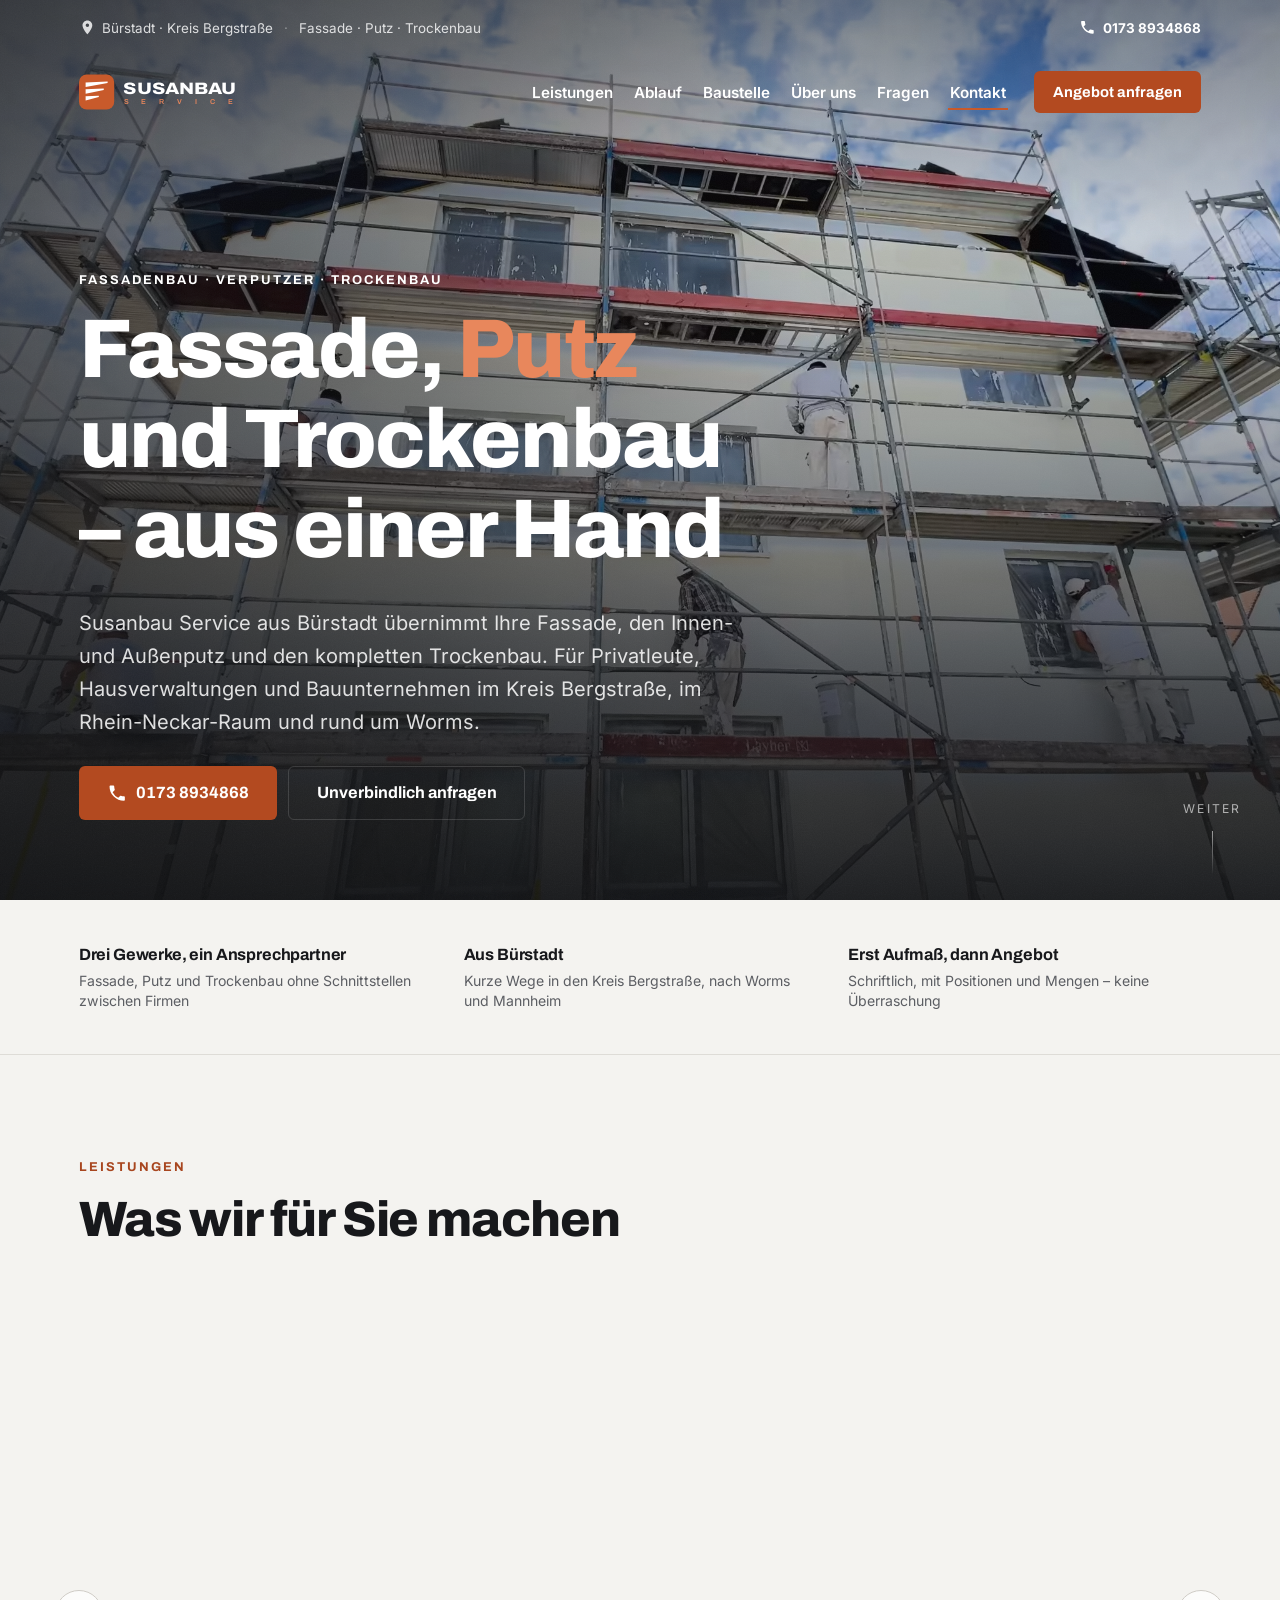
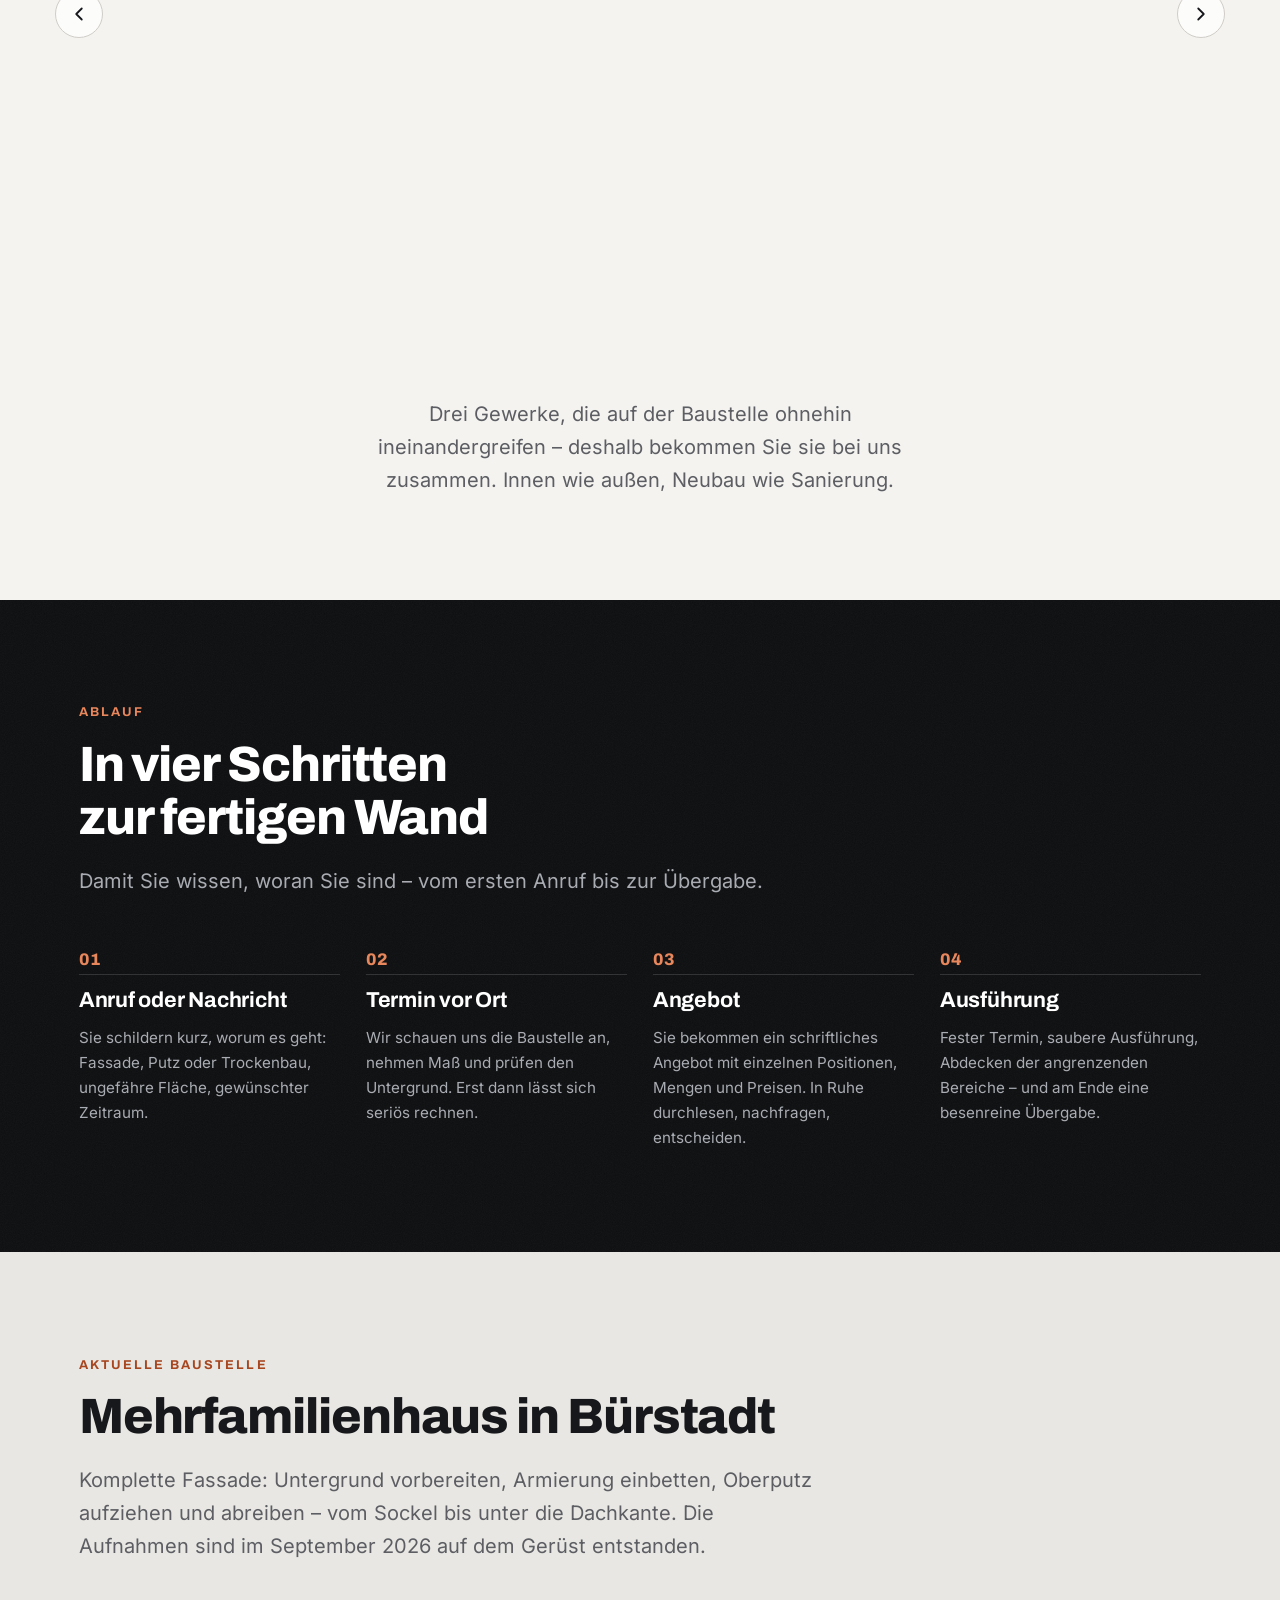
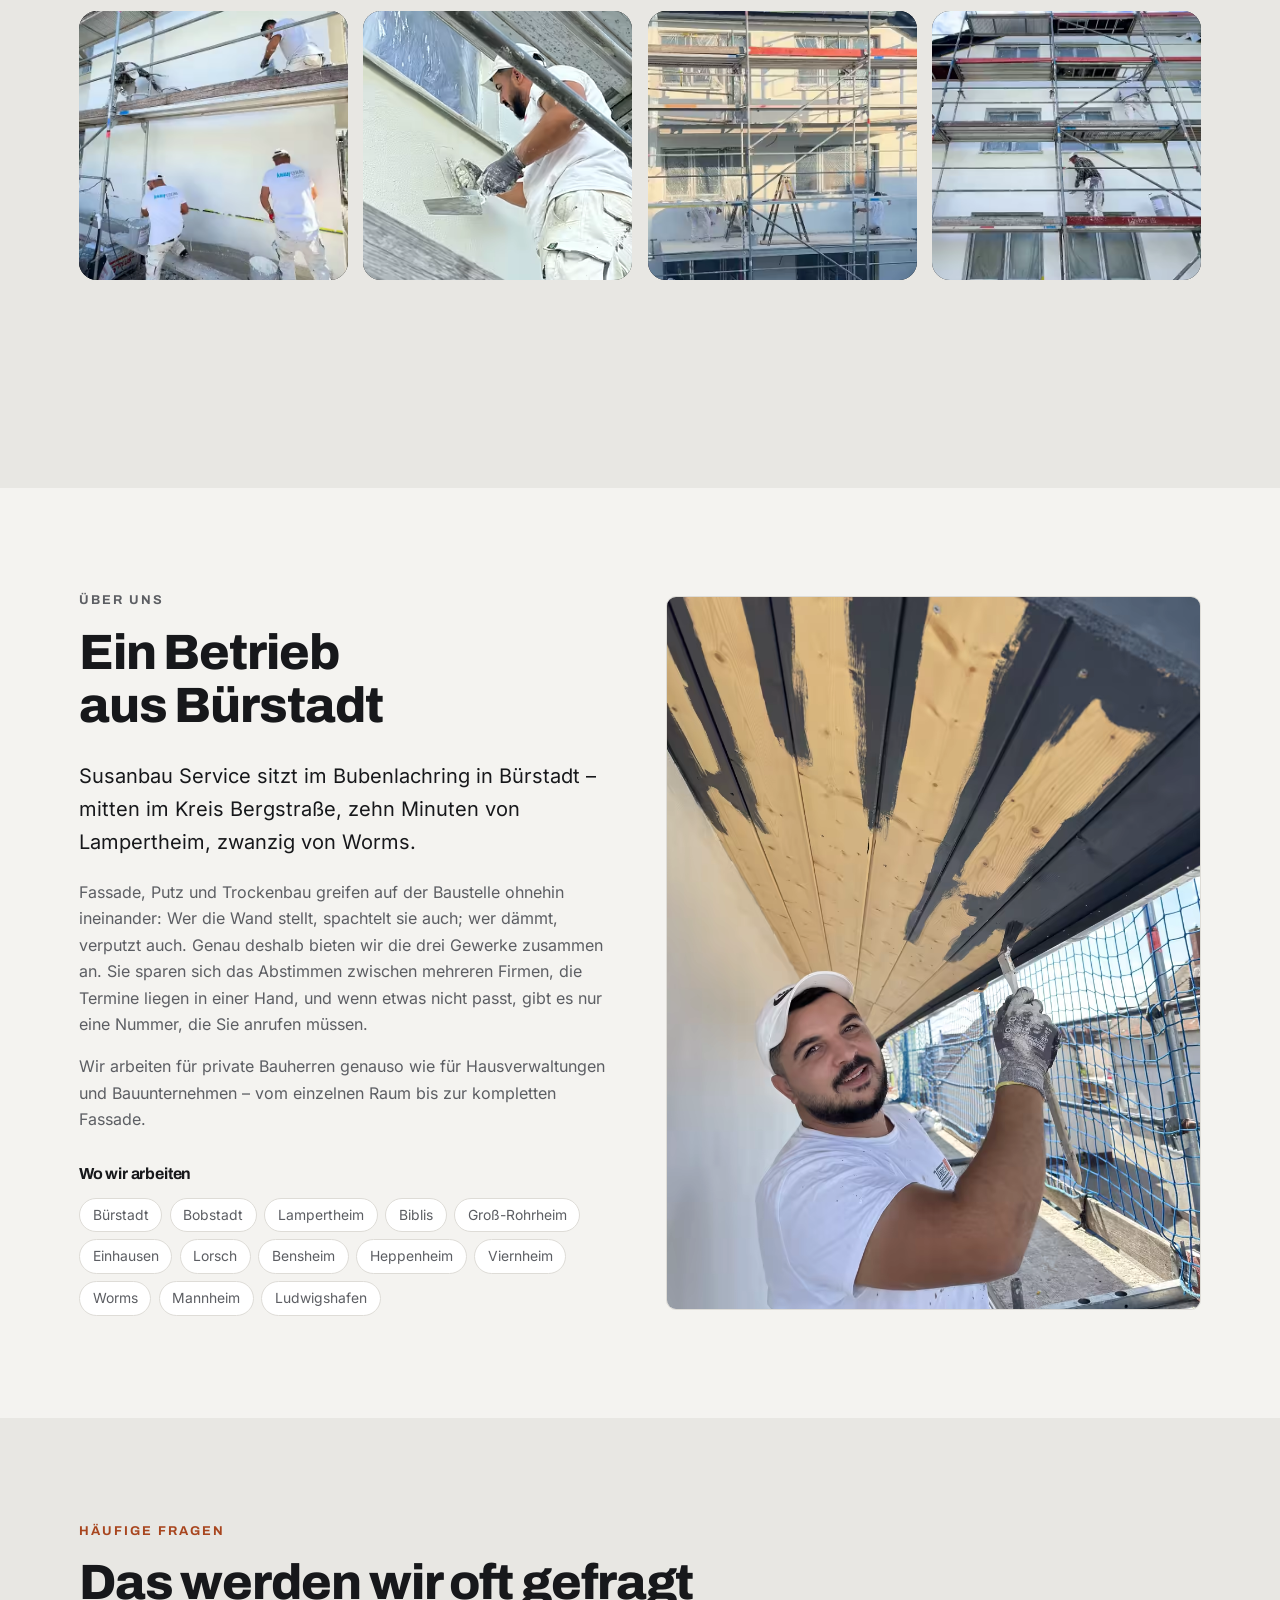
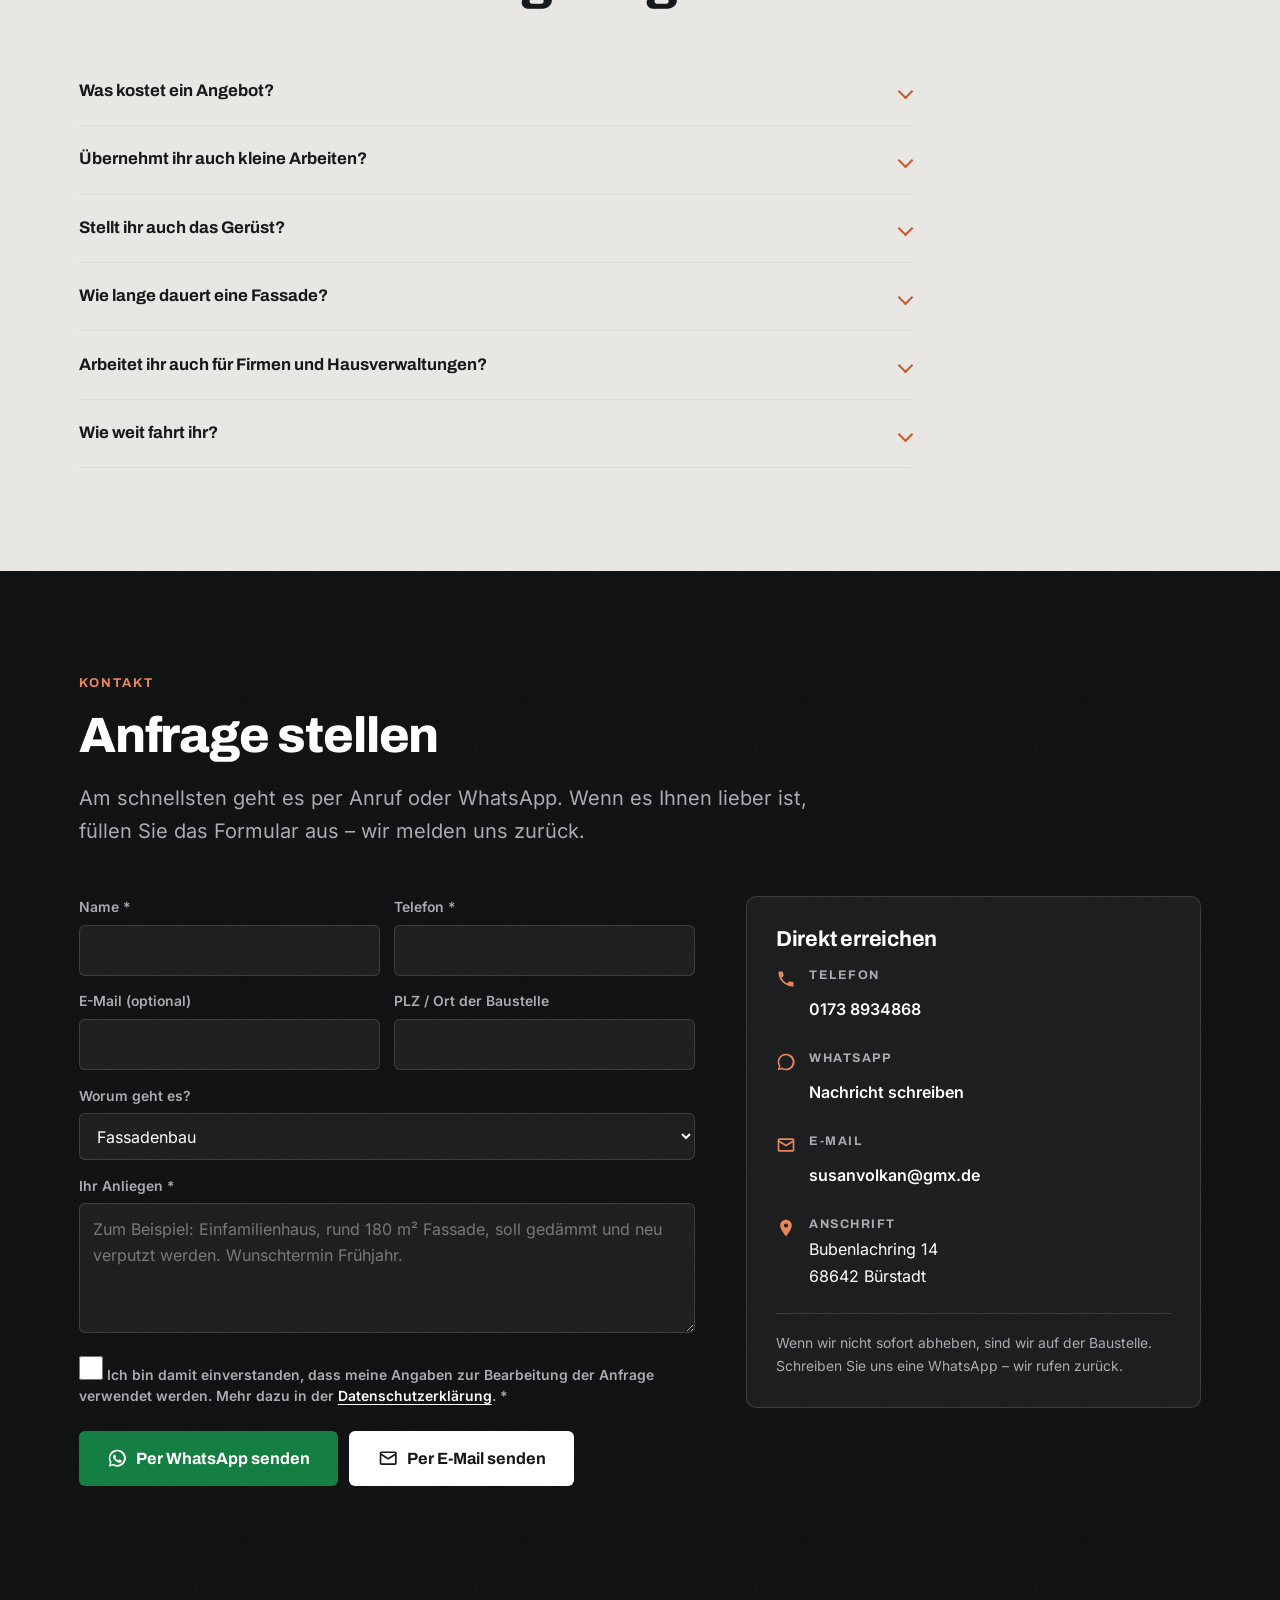
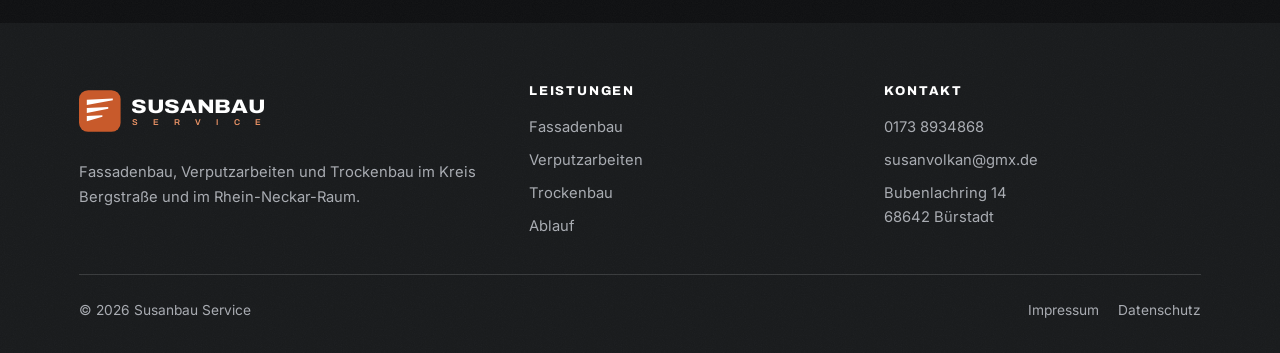
==== commit 053eb88e: "Aktuelle Baustelle: kleine Galerie aus vier quadratischen Kacheln Statt eines grossen Films und drei" ====
--- a/index.html
+++ b/index.html
@@ -46,7 +46,7 @@
      impressum.html und datenschutz.html. Sonst bekommen wiederkehrende
      Besucher neues HTML mit altem Stylesheet: ALL-INKL speichert CSS und JS
      laut .htaccess einen Monat zwischen, GitHub Pages zehn Minuten. -->
-<link rel="stylesheet" href="assets/css/style.css?v=2026-09-13-6" />
+<link rel="stylesheet" href="assets/css/style.css?v=2026-09-13-7" />
 
 <script>
   /* Sicherheitsnetz: Sollte ein Bild fehlen oder nicht laden, zeigt der
@@ -397,86 +397,63 @@
       </p>
     </header>
 
-    <figure class="film reveal">
-      <picture>
-        <source type="image/avif" srcset="assets/video/baustelle.avif" />
-        <source type="image/webp" srcset="assets/video/baustelle.webp" />
-        <img src="assets/video/baustelle.jpg"
-             alt="Vier Handwerker verputzen die eingerüstete Fassade eines Mehrfamilienhauses"
-             width="1280" height="720" loading="lazy" decoding="async" />
-      </picture>
-      <video muted loop playsinline preload="none" aria-hidden="true"
-             data-film="assets/video/baustelle.mp4"></video>
-    </figure>
-
-    <div class="gallery reveal">
-      <figure class="media">
+    <!-- Kleine Galerie: drei kurze Filme und ein Foto, alle quadratisch.
+         Die Filme starten erst, wenn der Abschnitt in die Nähe kommt
+         (data-film, siehe main.js). Die Dateien baut medien-bauen.sh. -->
+    <div class="kacheln reveal">
+      <figure class="kachel">
+        <picture>
+          <source type="image/avif" srcset="assets/video/kachel-geruest-team.avif" />
+          <source type="image/webp" srcset="assets/video/kachel-geruest-team.webp" />
+          <img src="assets/video/kachel-geruest-team.jpg"
+               alt="Drei Handwerker verputzen die Fassade, einer oben auf dem Gerüstbrett, zwei davor"
+               width="600" height="600" loading="lazy" decoding="async" />
+        </picture>
+        <video muted loop playsinline preload="none" aria-hidden="true"
+               data-film="assets/video/kachel-geruest-team.mp4"></video>
+      </figure>
+      <figure class="kachel">
         <picture>
           <source type="image/avif"
-                  srcset="assets/img/04-team-geruest-fassade-480.avif 480w,
-                          assets/img/04-team-geruest-fassade-960.avif 960w,
-                          assets/img/04-team-geruest-fassade-1440.avif 1440w"
-                  sizes="(min-width: 861px) 380px, 50vw" />
+                  srcset="assets/img/04-kachel-verputzer-kelle-360.avif 360w,
+                          assets/img/04-kachel-verputzer-kelle-600.avif 600w,
+                          assets/img/04-kachel-verputzer-kelle-900.avif 900w"
+                  sizes="(min-width: 641px) 270px, 45vw" />
           <source type="image/webp"
-                  srcset="assets/img/04-team-geruest-fassade-480.webp 480w,
-                          assets/img/04-team-geruest-fassade-960.webp 960w,
-                          assets/img/04-team-geruest-fassade-1440.webp 1440w"
-                  sizes="(min-width: 861px) 380px, 50vw" />
-          <img src="assets/img/04-team-geruest-fassade-960.jpg"
-               srcset="assets/img/04-team-geruest-fassade-480.jpg 480w,
-                       assets/img/04-team-geruest-fassade-960.jpg 960w,
-                       assets/img/04-team-geruest-fassade-1440.jpg 1440w"
-               sizes="(min-width: 861px) 380px, 50vw"
-               alt="Vier Handwerker arbeiten gleichzeitig auf drei Gerüstlagen an der Fassade"
-               width="480" height="640" loading="lazy" decoding="async"
-               onerror="window.phFail(this)" />
+                  srcset="assets/img/04-kachel-verputzer-kelle-360.webp 360w,
+                          assets/img/04-kachel-verputzer-kelle-600.webp 600w,
+                          assets/img/04-kachel-verputzer-kelle-900.webp 900w"
+                  sizes="(min-width: 641px) 270px, 45vw" />
+          <img src="assets/img/04-kachel-verputzer-kelle-600.jpg"
+               srcset="assets/img/04-kachel-verputzer-kelle-360.jpg 360w,
+                       assets/img/04-kachel-verputzer-kelle-600.jpg 600w,
+                       assets/img/04-kachel-verputzer-kelle-900.jpg 900w"
+               sizes="(min-width: 641px) 270px, 45vw"
+               alt="Verputzer zieht mit der Kelle frischen Putz an der Außenwand ab"
+               width="600" height="600" loading="lazy" decoding="async" />
         </picture>
       </figure>
-
-      <figure class="media">
+      <figure class="kachel">
         <picture>
-          <source type="image/avif"
-                  srcset="assets/img/05-arbeiter-geruest-untersicht-480.avif 480w,
-                          assets/img/05-arbeiter-geruest-untersicht-960.avif 960w,
-                          assets/img/05-arbeiter-geruest-untersicht-1440.avif 1440w"
-                  sizes="(min-width: 861px) 380px, 50vw" />
-          <source type="image/webp"
-                  srcset="assets/img/05-arbeiter-geruest-untersicht-480.webp 480w,
-                          assets/img/05-arbeiter-geruest-untersicht-960.webp 960w,
-                          assets/img/05-arbeiter-geruest-untersicht-1440.webp 1440w"
-                  sizes="(min-width: 861px) 380px, 50vw" />
-          <img src="assets/img/05-arbeiter-geruest-untersicht-960.jpg"
-               srcset="assets/img/05-arbeiter-geruest-untersicht-480.jpg 480w,
-                       assets/img/05-arbeiter-geruest-untersicht-960.jpg 960w,
-                       assets/img/05-arbeiter-geruest-untersicht-1440.jpg 1440w"
-               sizes="(min-width: 861px) 380px, 50vw"
-               alt="Blick vom Gerüst nach oben auf einen Handwerker beim Abziehen der Wand"
-               width="480" height="640" loading="lazy" decoding="async"
-               onerror="window.phFail(this)" />
+          <source type="image/avif" srcset="assets/video/kachel-haus-geruest.avif" />
+          <source type="image/webp" srcset="assets/video/kachel-haus-geruest.webp" />
+          <img src="assets/video/kachel-haus-geruest.jpg"
+               alt="Eingerüstetes Mehrfamilienhaus in Bürstadt im Abendlicht, Handwerker auf dem Gerüst"
+               width="600" height="600" loading="lazy" decoding="async" />
         </picture>
+        <video muted loop playsinline preload="none" aria-hidden="true"
+               data-film="assets/video/kachel-haus-geruest.mp4"></video>
       </figure>
-
-      <figure class="media">
+      <figure class="kachel">
         <picture>
-          <source type="image/avif"
-                  srcset="assets/img/06-team-geruest-quer-480.avif 480w,
-                          assets/img/06-team-geruest-quer-960.avif 960w,
-                          assets/img/06-team-geruest-quer-1440.avif 1440w"
-                  sizes="(min-width: 861px) 380px, 100vw" />
-          <source type="image/webp"
-                  srcset="assets/img/06-team-geruest-quer-480.webp 480w,
-                          assets/img/06-team-geruest-quer-960.webp 960w,
-                          assets/img/06-team-geruest-quer-1440.webp 1440w"
-                  sizes="(min-width: 861px) 380px, 100vw" />
-          <img src="assets/img/06-team-geruest-quer-960.jpg"
-               srcset="assets/img/06-team-geruest-quer-480.jpg 480w,
-                       assets/img/06-team-geruest-quer-960.jpg 960w,
-                       assets/img/06-team-geruest-quer-1440.jpg 1440w"
-               sizes="(min-width: 861px) 380px, 100vw"
-               alt="Zwei Handwerker verputzen nebeneinander die Wand über dem Fenstersturz"
-               width="480" height="360" loading="lazy" decoding="async"
-               onerror="window.phFail(this)" />
+          <source type="image/avif" srcset="assets/video/kachel-fassade-arbeiter.avif" />
+          <source type="image/webp" srcset="assets/video/kachel-fassade-arbeiter.webp" />
+          <img src="assets/video/kachel-fassade-arbeiter.jpg"
+               alt="Handwerker arbeiten auf zwei Gerüstlagen an der weißen Fassade"
+               width="600" height="600" loading="lazy" decoding="async" />
         </picture>
+        <video muted loop playsinline preload="none" aria-hidden="true"
+               data-film="assets/video/kachel-fassade-arbeiter.mp4"></video>
       </figure>
     </div>
 
@@ -797,7 +774,7 @@
   </a>
 </nav>
 
-<script src="assets/js/main.js?v=2026-09-13-6"></script>
+<script src="assets/js/main.js?v=2026-09-13-7"></script>
 
 <!-- ============ STRUKTURIERTE DATEN ============ -->
 <!-- Bewusst OHNE aggregateRating, foundingDate und openingHours: Diese Angaben
--- a/assets/css/style.css
+++ b/assets/css/style.css
@@ -638,7 +638,6 @@
    wirkt. Ohne das läge zwischen beiden noch ein Inline-Element, das unten
    eine Lücke von ein paar Pixeln erzeugt. */
 .media picture,
-.film picture,
 .card__bild picture { display: contents; }
 .media img { width: 100%; height: 100%; object-fit: cover; }
 .media--tall { aspect-ratio: 3 / 4; }
@@ -1037,30 +1036,39 @@
    über die volle Breite, darunter drei Aufnahmen davon. Sechs Kacheln
    so zu beschriften, als wären es sechs Aufträge, wäre gelogen.
    --------------------------------------------------------- */
-.film {
+/* Kleine Galerie der aktuellen Baustelle: vier quadratische Kacheln mit
+   runden Ecken, am PC in einer Reihe, am Handy zwei mal zwei. Vorher standen
+   hier ein großer Film und drei hohe Fotos — Bilal: „zu groß alles". */
+.kacheln {
+  display: grid;
+  grid-template-columns: repeat(4, 1fr);
+  gap: clamp(.6rem, 1.2vw, 1rem);
+}
+.kachel {
   position: relative;
-  margin: 0 0 clamp(.8rem, 1.6vw, 1.3rem);
-  aspect-ratio: 16 / 9;
+  margin: 0;
+  aspect-ratio: 1;
   overflow: hidden;
-  border-radius: var(--r);
+  border-radius: 18px;
   background: var(--schwarz);
 }
-.film video,
-.film img {
+.kachel picture { display: contents; }
+.kachel img,
+.kachel video {
+  position: absolute;
+  inset: 0;
   width: 100%;
   height: 100%;
   object-fit: cover;
   display: block;
 }
-.film video { position: absolute; inset: 0; opacity: 0; transition: opacity .9s ease; }
-.film video.is-da { opacity: 1; }
-
-.gallery {
-  display: grid;
-  grid-template-columns: repeat(3, 1fr);
-  gap: clamp(.8rem, 1.6vw, 1.3rem);
-}
-.gallery .media { aspect-ratio: 3 / 4; }
+.kachel video { opacity: 0; transition: opacity .9s ease; }
+.kachel video.is-da { opacity: 1; }
+@media (max-width: 640px) {
+  .kacheln { grid-template-columns: 1fr 1fr; }
+  .kachel { border-radius: 14px; }
+}
+
 
 /* Harte Fakten zum Projekt. Steht bewusst unter den Bildern und nicht
    darüber: Erst sieht man die Arbeit, dann liest man die Eckdaten. */
@@ -1094,13 +1102,6 @@
   font-size: .92rem;
 }
 .section--paper2 .hint { background: rgba(255, 255, 255, .6); }
-
-@media (max-width: 860px) {
-  .gallery { grid-template-columns: 1fr 1fr; }
-  /* Drei Hochformate in zwei Spalten lassen unten eine Lücke. Das letzte
-     Bild nimmt deshalb die ganze Breite und wird dafür quer beschnitten. */
-  .gallery .media:last-child { grid-column: span 2; aspect-ratio: 16 / 10; }
-}
 
 /* ---------------------------------------------------------
    Über uns
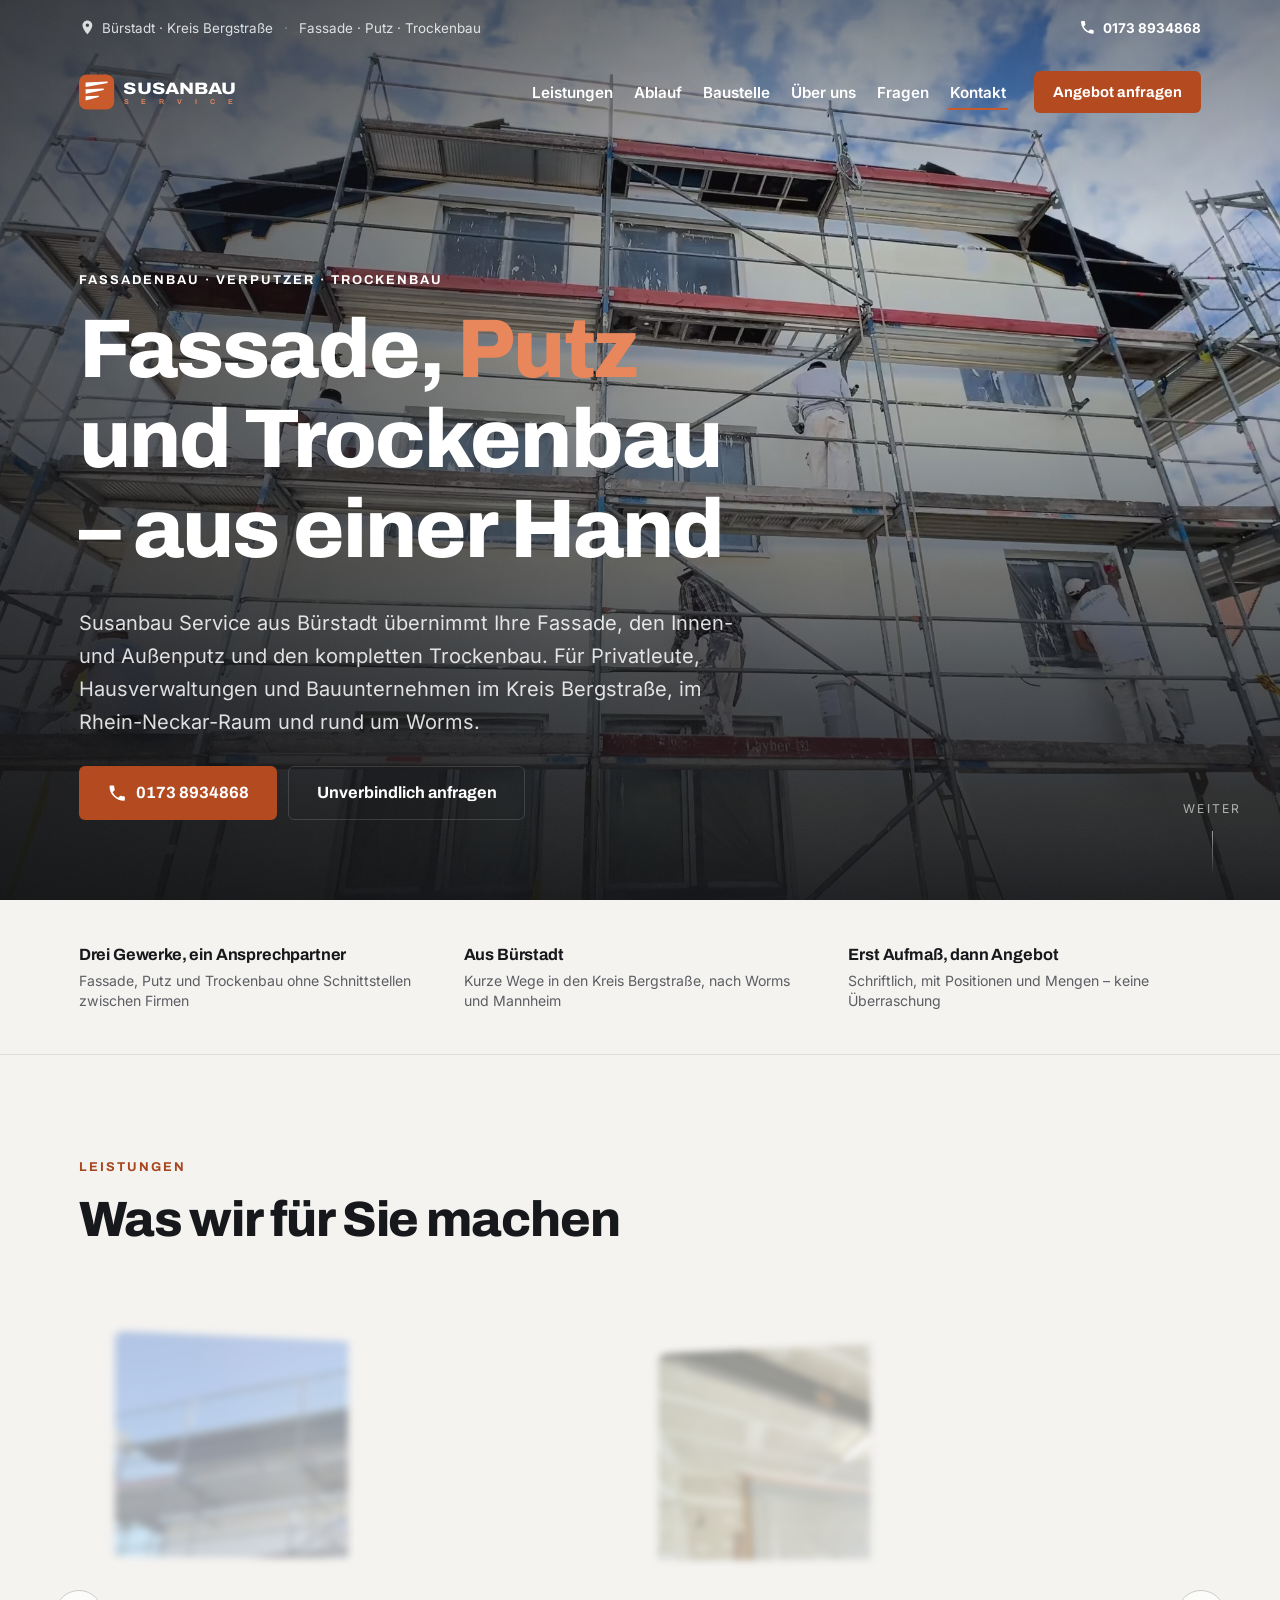
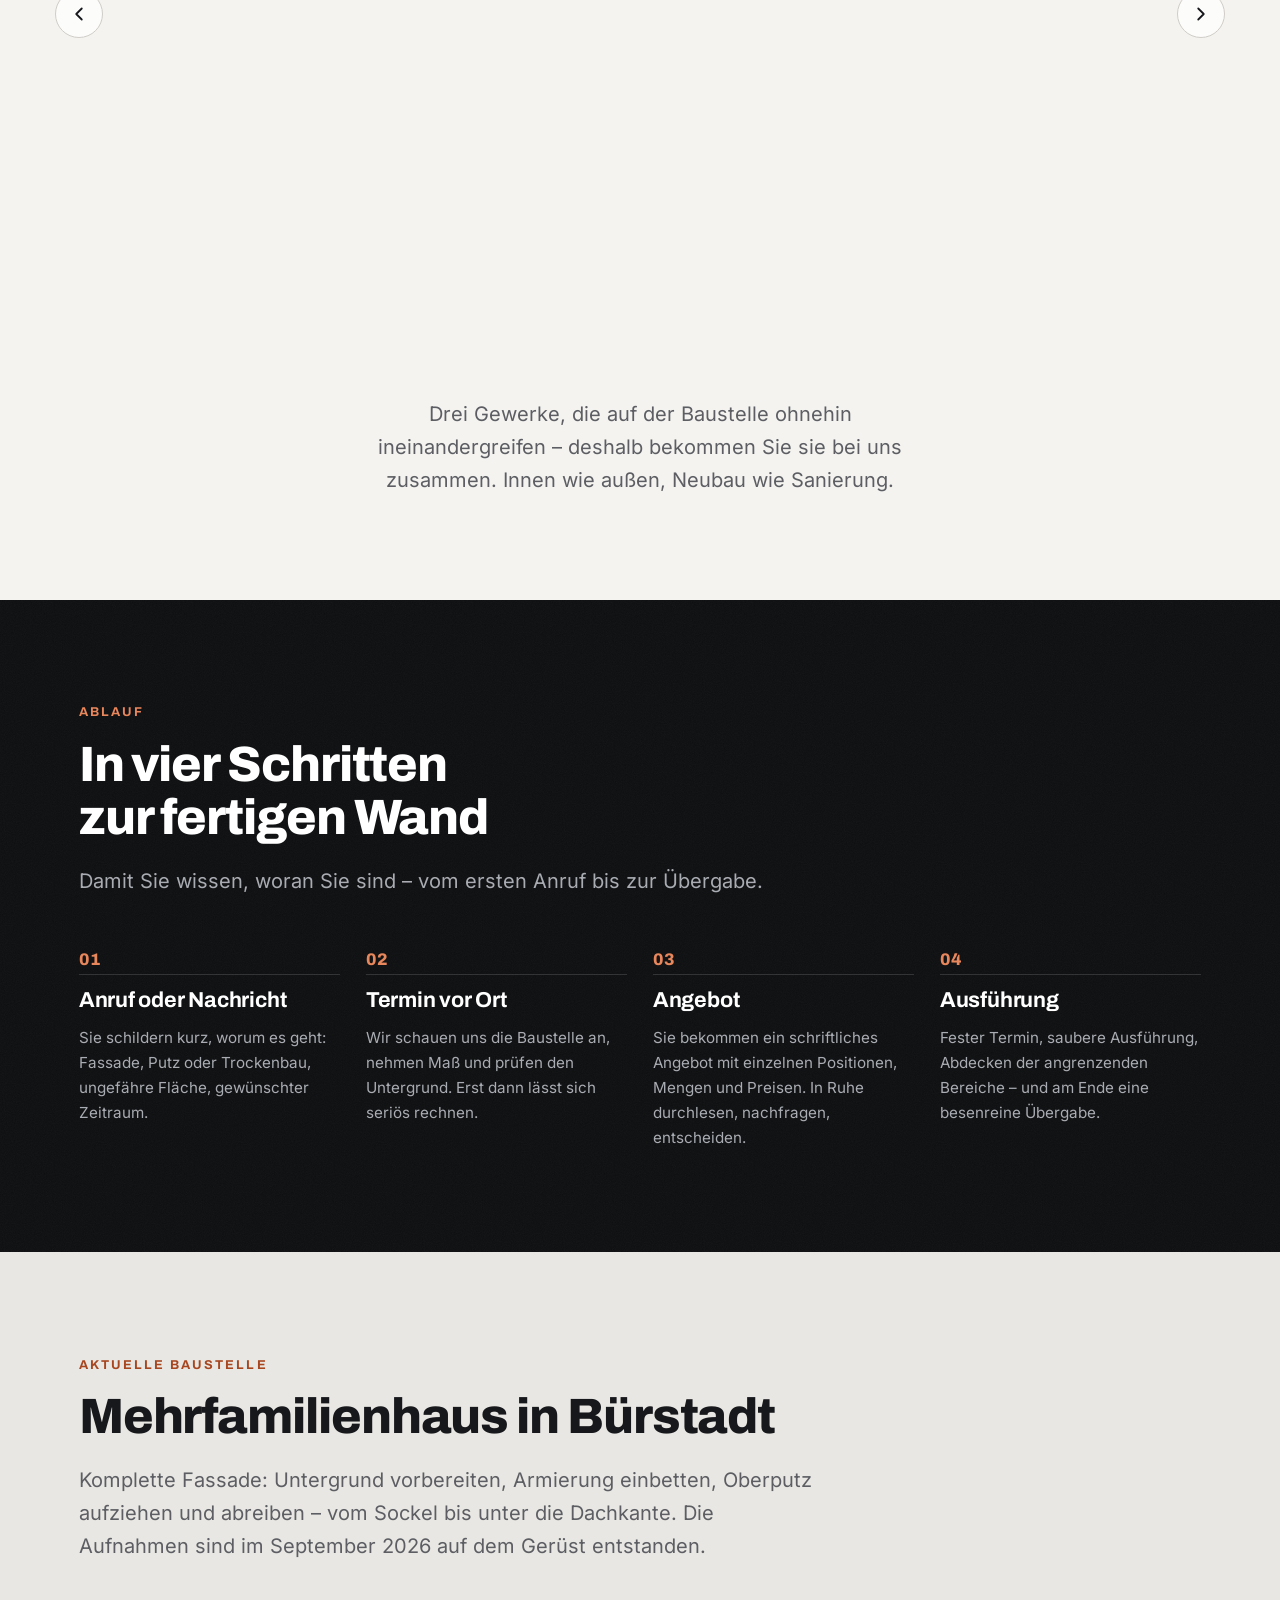
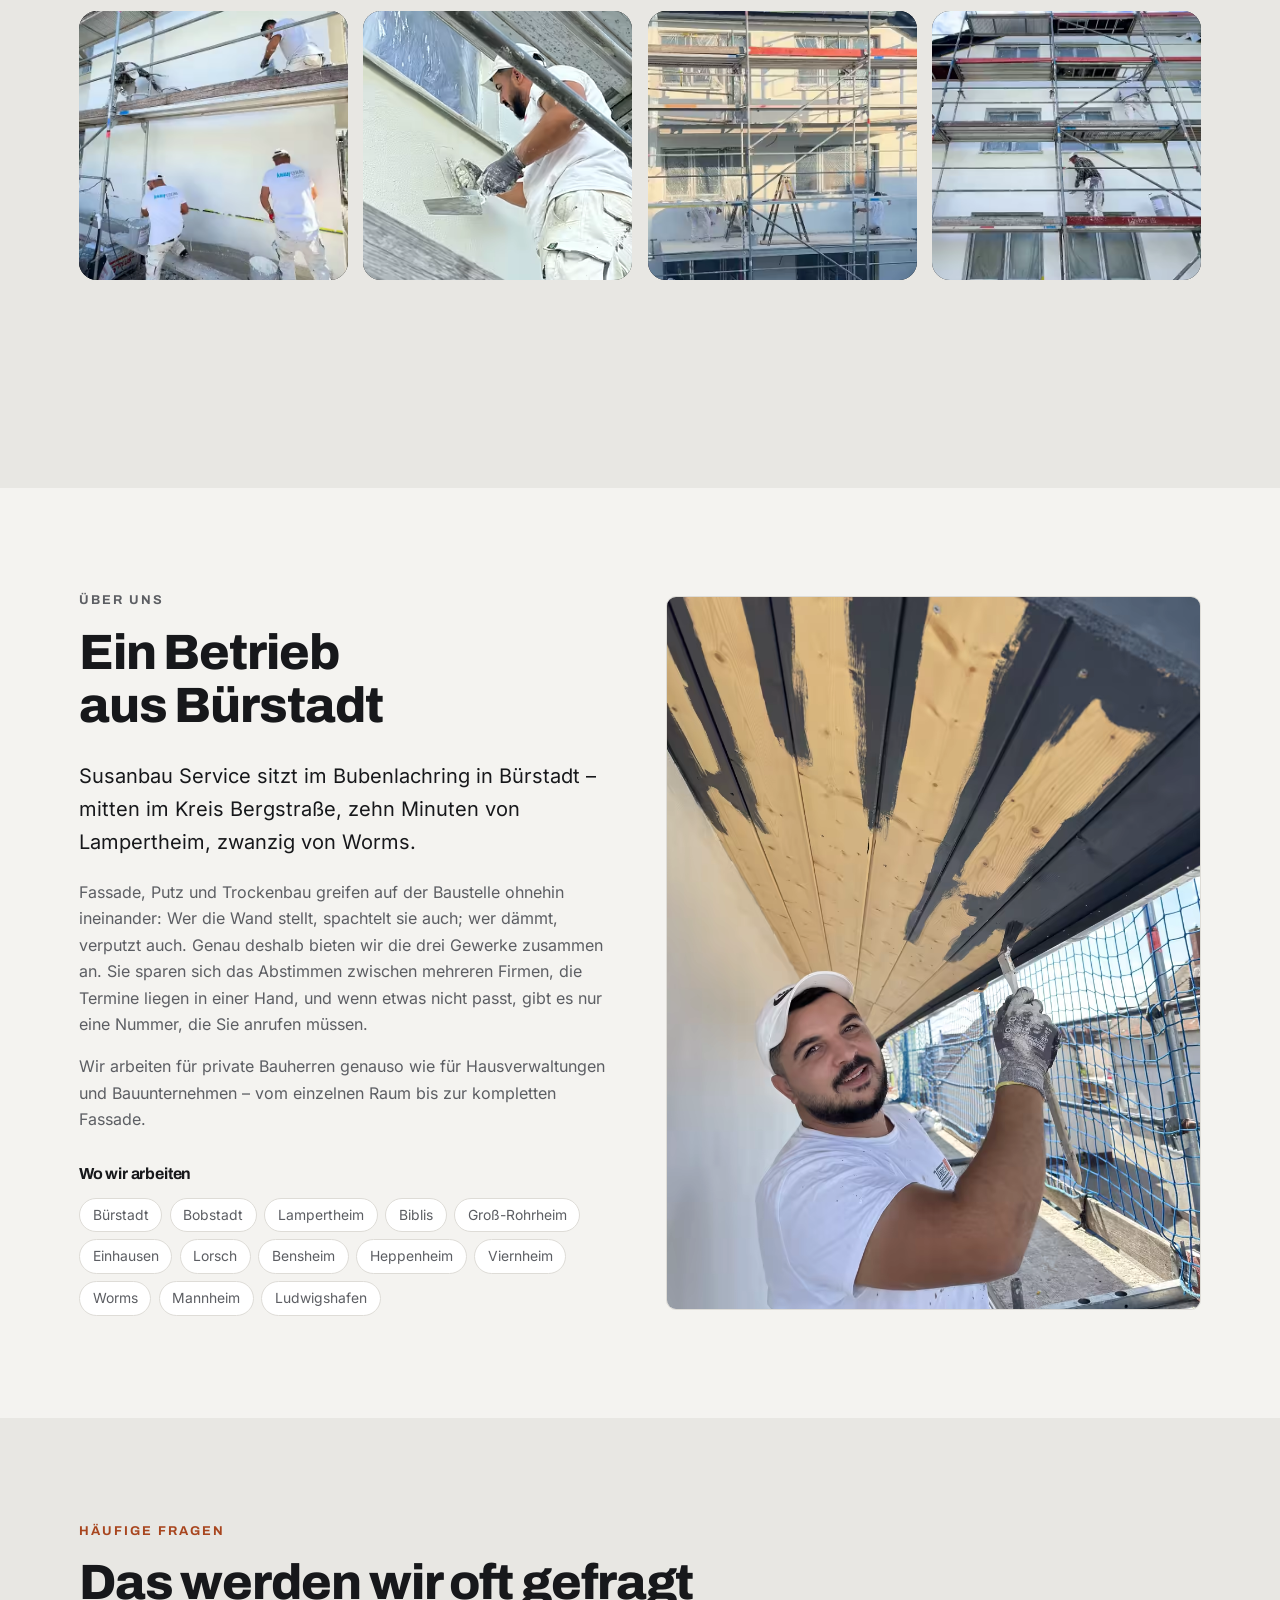
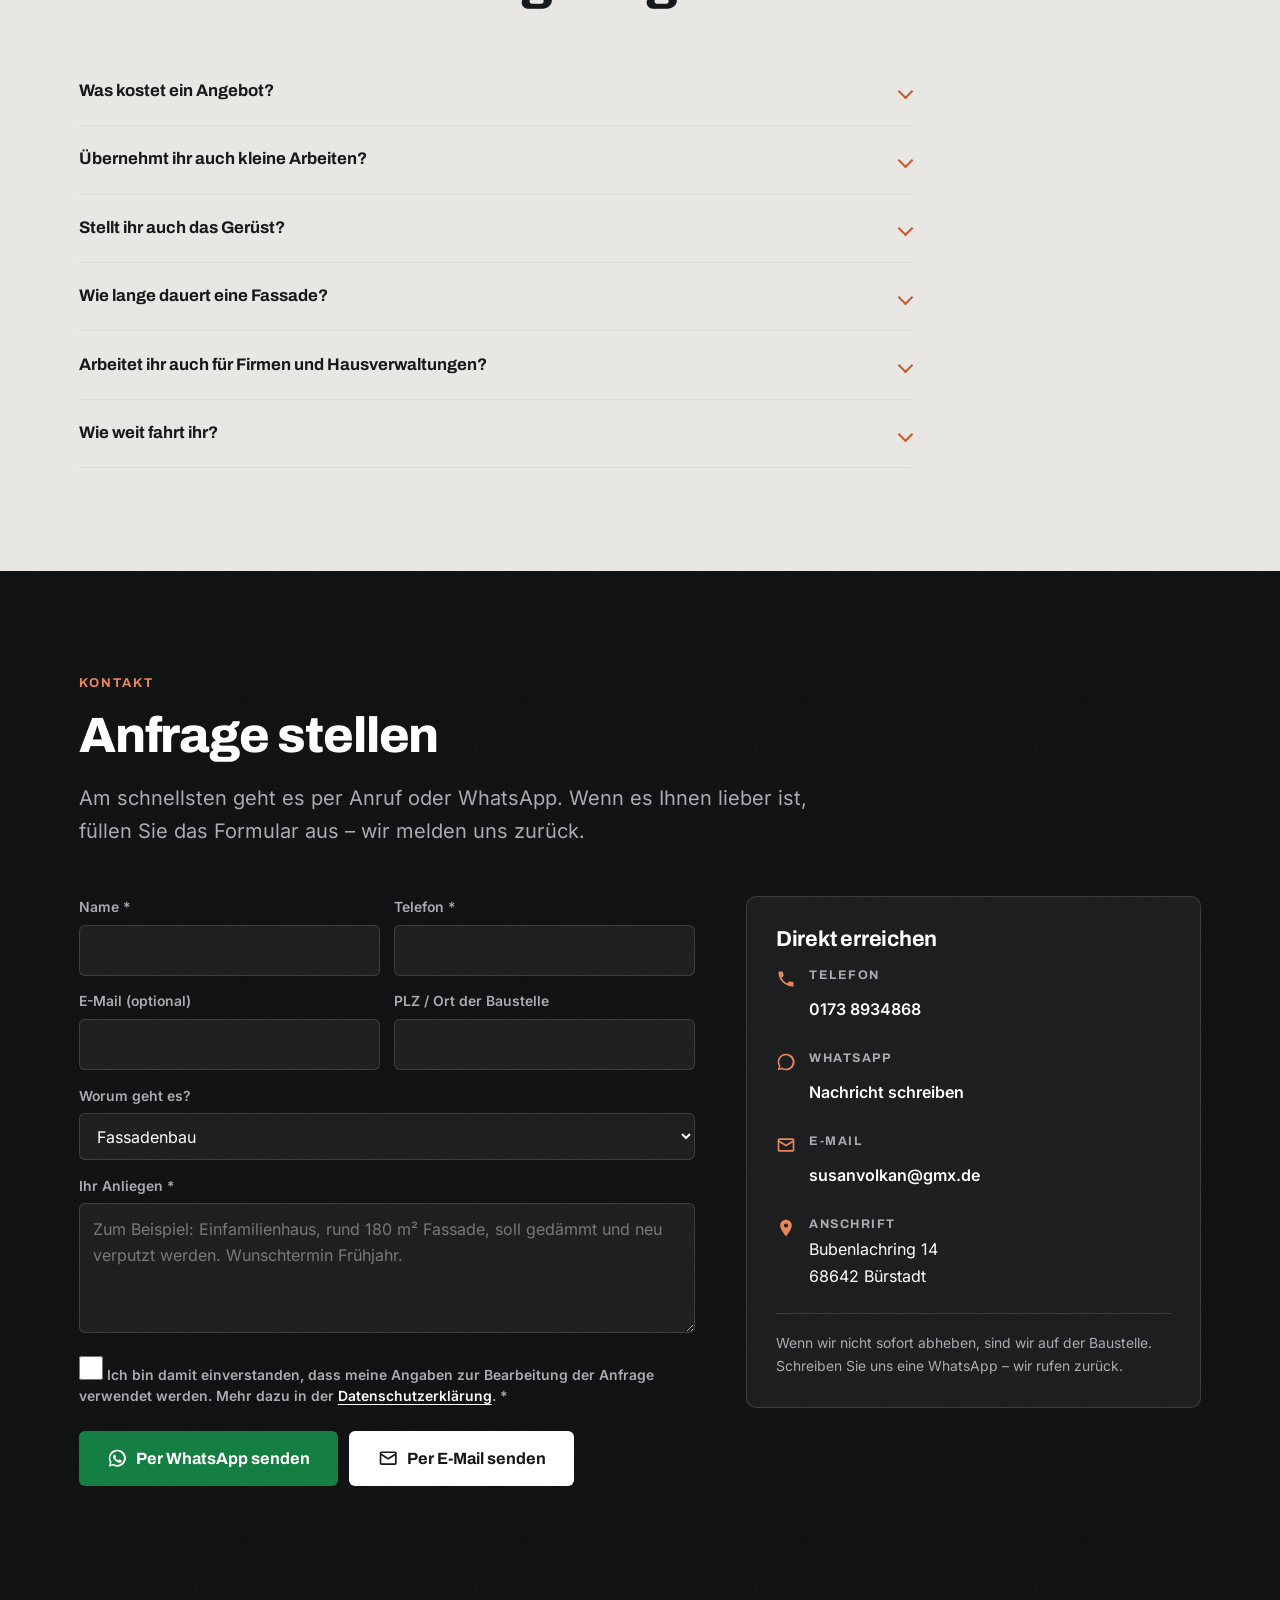
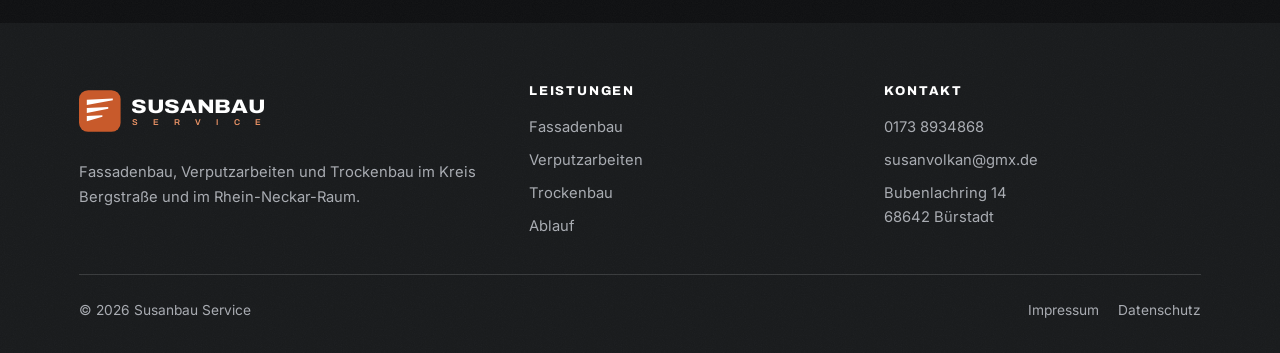
==== commit 7aa5162b: "Handy-Menue laesst sich wieder schliessen; Inhaber Volkan Susan Das Handy-Menue deckte Logo und Schl" ====
--- a/index.html
+++ b/index.html
@@ -46,7 +46,7 @@
      impressum.html und datenschutz.html. Sonst bekommen wiederkehrende
      Besucher neues HTML mit altem Stylesheet: ALL-INKL speichert CSS und JS
      laut .htaccess einen Monat zwischen, GitHub Pages zehn Minuten. -->
-<link rel="stylesheet" href="assets/css/style.css?v=2026-09-13-7" />
+<link rel="stylesheet" href="assets/css/style.css?v=2026-09-14-1" />
 
 <script>
   /* Sicherheitsnetz: Sollte ein Bild fehlen oder nicht laden, zeigt der
@@ -545,7 +545,7 @@
                        assets/img/07-inhaber-dachuntersicht-1440.jpg 1440w,
                        assets/img/07-inhaber-dachuntersicht-1920.jpg 1920w"
                sizes="(min-width: 861px) 46vw, 100vw"
-               alt="Handwerker von Susanbau Service streicht auf dem Gerüst die Dachuntersicht anthrazit"
+               alt="Inhaber Volkan Susan streicht auf dem Gerüst die Dachuntersicht anthrazit"
                width="480" height="640" loading="lazy" decoding="async"
                onerror="window.phFail(this)" />
         </picture>
@@ -774,7 +774,7 @@
   </a>
 </nav>
 
-<script src="assets/js/main.js?v=2026-09-13-7"></script>
+<script src="assets/js/main.js?v=2026-09-14-1"></script>
 
 <!-- ============ STRUKTURIERTE DATEN ============ -->
 <!-- Bewusst OHNE aggregateRating, foundingDate und openingHours: Diese Angaben
--- a/assets/css/style.css
+++ b/assets/css/style.css
@@ -275,10 +275,21 @@
   position: sticky;
   top: 0;
   z-index: 60;
+  border-bottom: 1px solid transparent;
+  transition: border-color .2s ease, box-shadow .2s ease;
+}
+/* Hintergrund und Unschärfe liegen auf einer eigenen Ebene statt auf der
+   Kopfleiste selbst: backdrop-filter macht ein Element zum Bezugsrahmen für
+   position: fixed. Das Handy-Menü hing sonst an der Kopfleiste statt am
+   Bildschirm, deckte Logo und Schließen-X zu und ließ sich nicht mehr
+   schließen (Bilal, 14.09.2026). */
+.site-header::before {
+  content: "";
+  position: absolute;
+  inset: 0;
+  z-index: -1;
   background: rgba(244, 243, 240, .92);
   backdrop-filter: saturate(1.4) blur(10px);
-  border-bottom: 1px solid transparent;
-  transition: border-color .2s ease, box-shadow .2s ease;
 }
 .site-header.is-stuck {
   border-bottom-color: var(--line);
@@ -372,7 +383,9 @@
     align-items: stretch;
     gap: 0;
     background: var(--paper);
-    padding: 5.5rem var(--pad-x) 2rem;
+    /* Beginnt unter der Kopfleiste. main.js misst beim Öffnen, wo sie endet —
+       oben auf der Startseite steht noch die oberste Zeile darüber. */
+    padding: calc(var(--kopf-unten, 4.7rem) + .8rem) var(--pad-x) 2rem;
     height: 100dvh;
     overflow-y: auto;
     transform: translateY(-101%);
@@ -387,6 +400,11 @@
     z-index: 55;
   }
   .nav.is-open { transform: none; visibility: visible; }
+  /* Logo und Schließen-X liegen über dem Menü, die oberste Zeile ebenfalls —
+     sonst deckt das Menü sie zu und nichts lässt sich mehr antippen. */
+  .brand,
+  .burger { position: relative; z-index: 56; }
+  body.nav-open .topbar { position: relative; z-index: 61; }
   .nav a {
     font-family: var(--font-head);
     font-size: 1.35rem;
@@ -558,10 +576,10 @@
 }
 .hat-hero.is-gescrollt:not(.nav-open) .topbar__tel { color: var(--ink); }
 .hat-hero.is-gescrollt:not(.nav-open) .topbar__tel:hover { color: var(--clay-dark); }
-.hat-hero:not(.nav-open) .site-header:not(.is-stuck) {
+.hat-hero:not(.nav-open) .site-header:not(.is-stuck) { color: #fff; }
+.hat-hero:not(.nav-open) .site-header:not(.is-stuck)::before {
   background: transparent;
   backdrop-filter: none;
-  color: #fff;
 }
 .hat-hero:not(.nav-open) .site-header:not(.is-stuck) .nav > a { color: #fff; }
 /* Das gesperrte SERVICE unter der Wortmarke steht sonst in Terrakotta auf
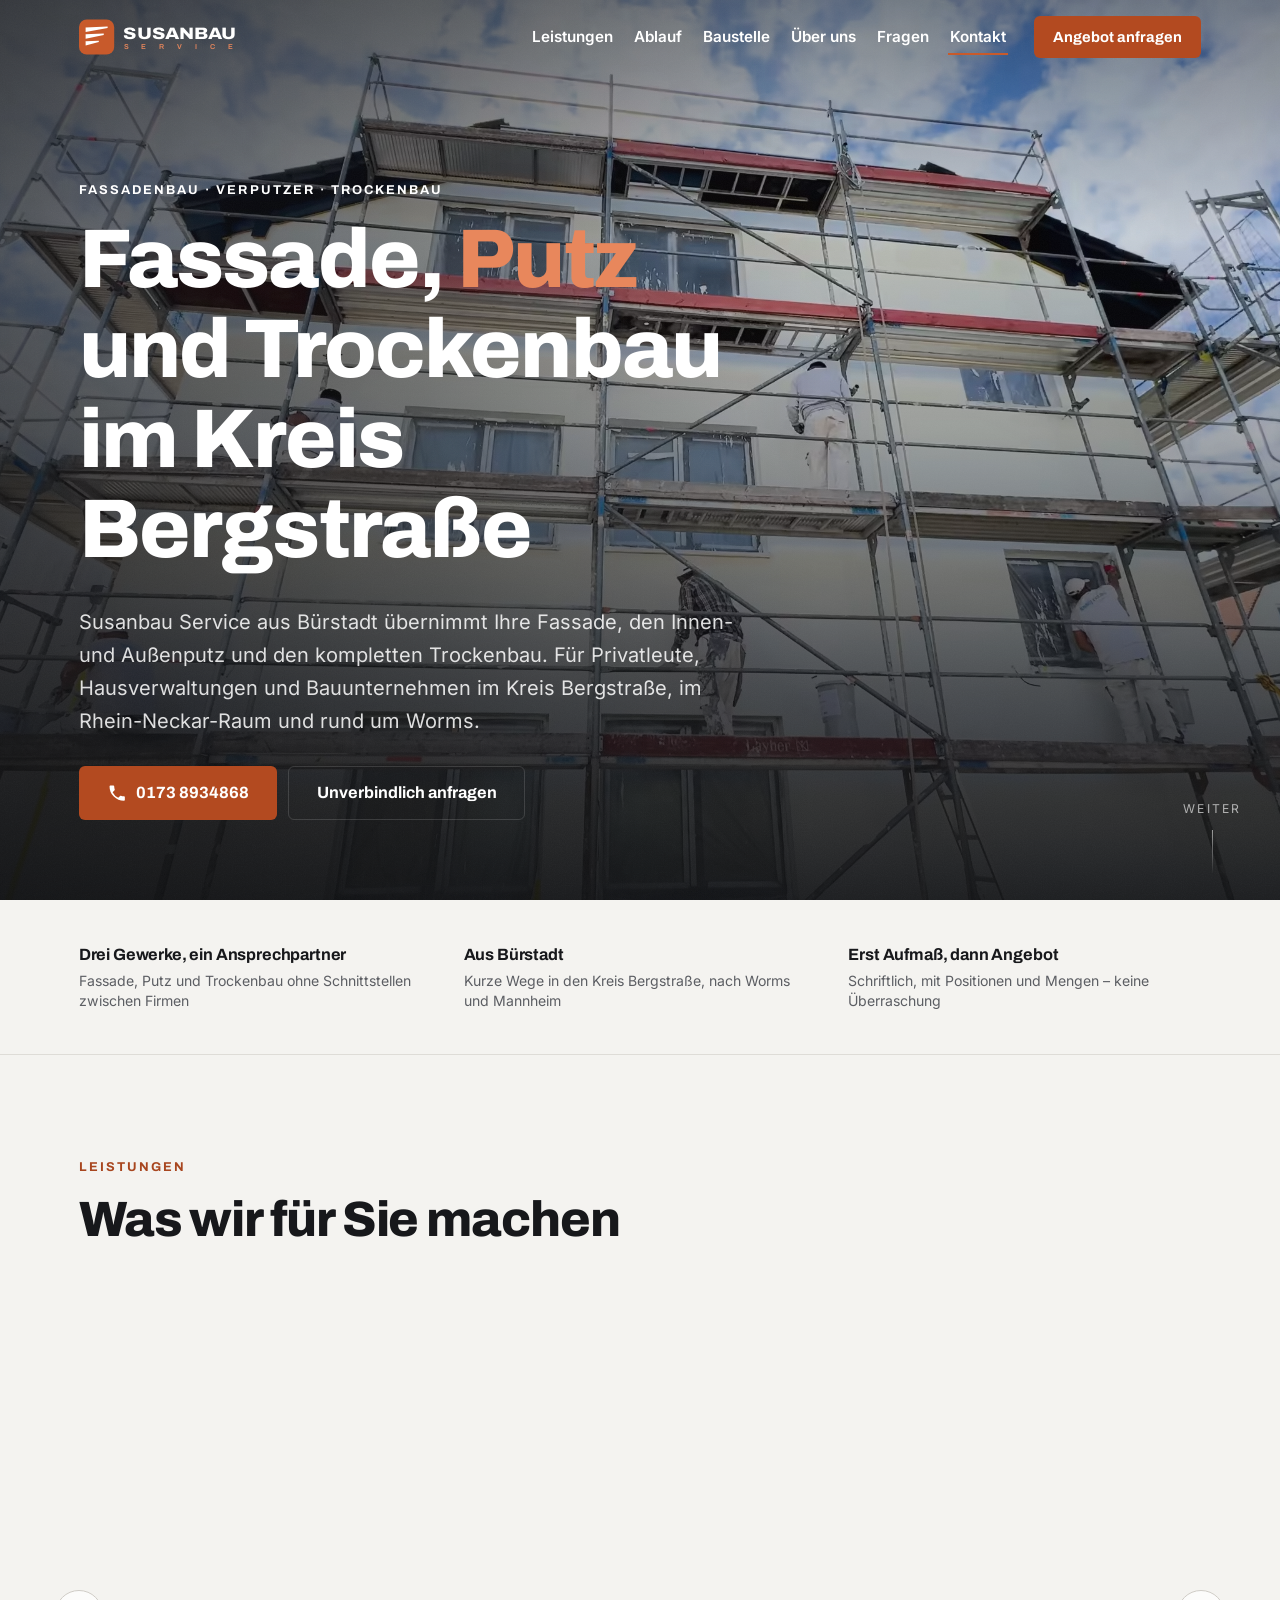
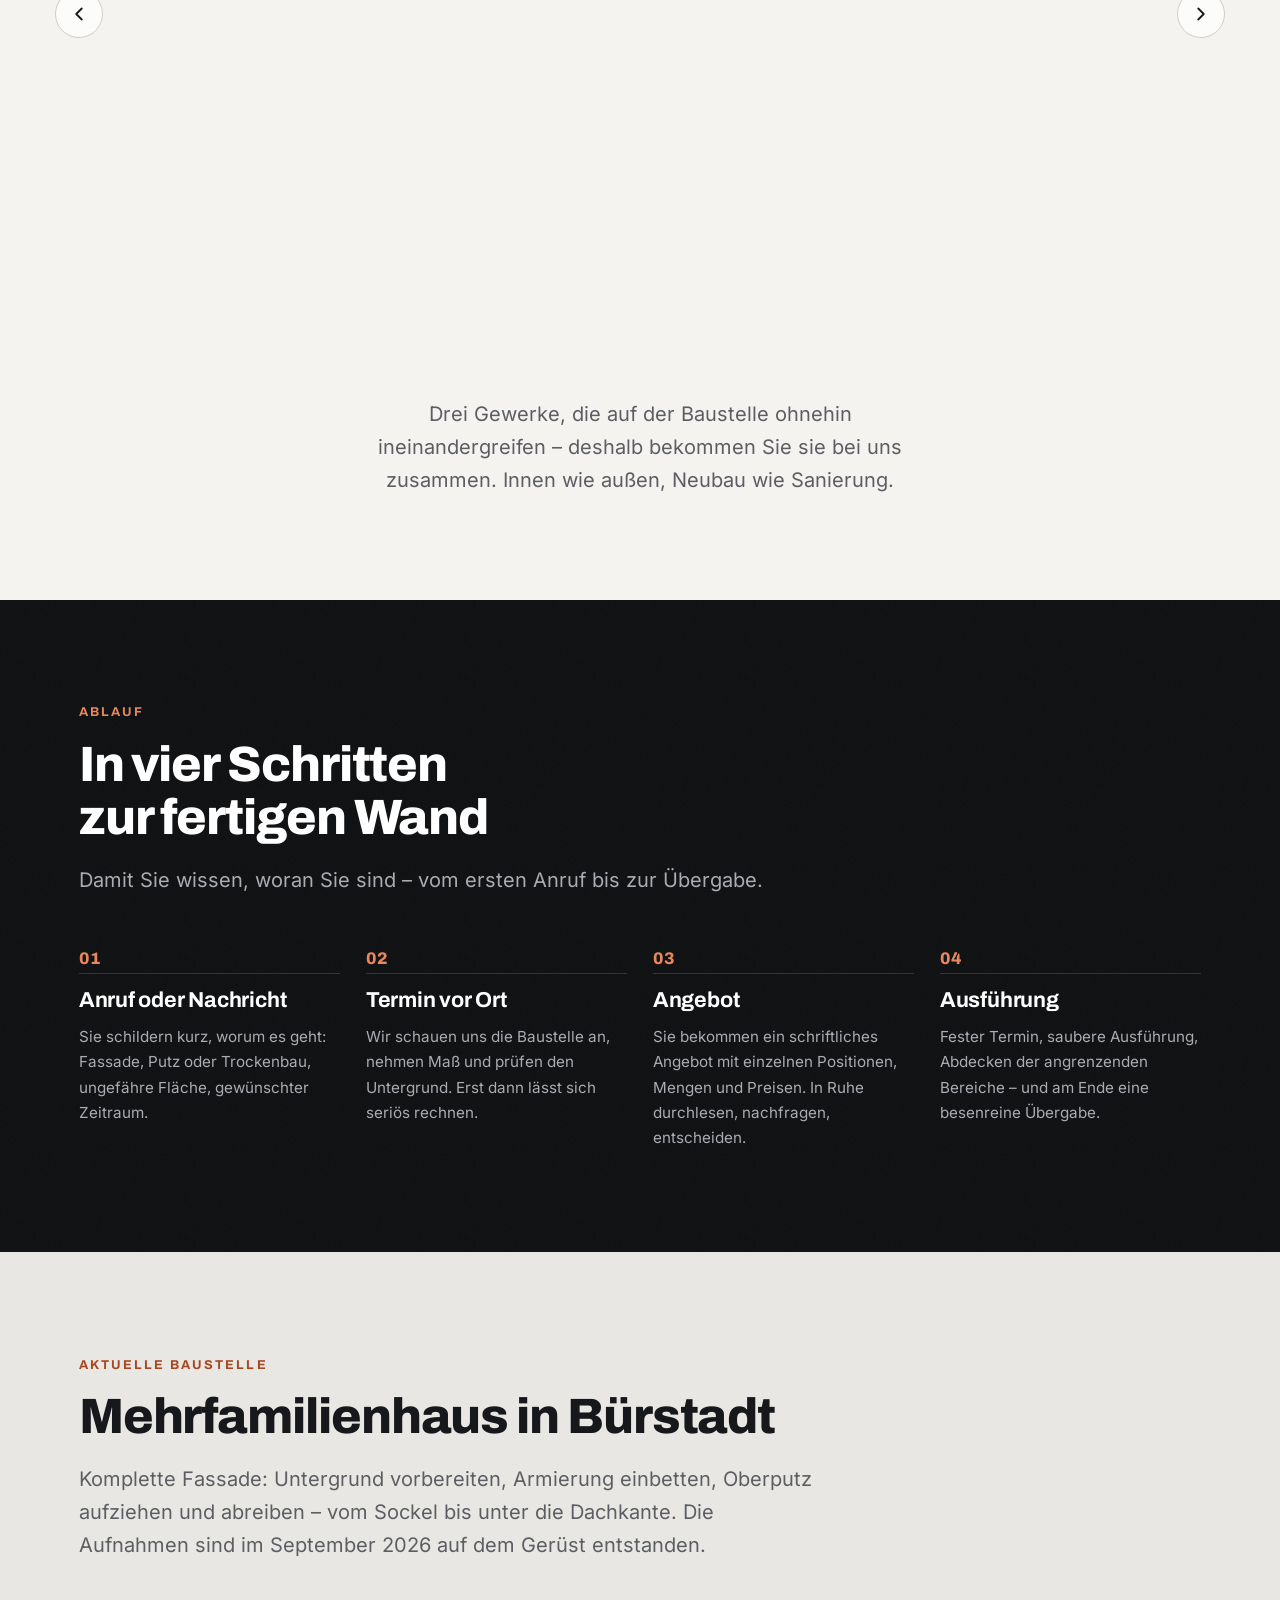
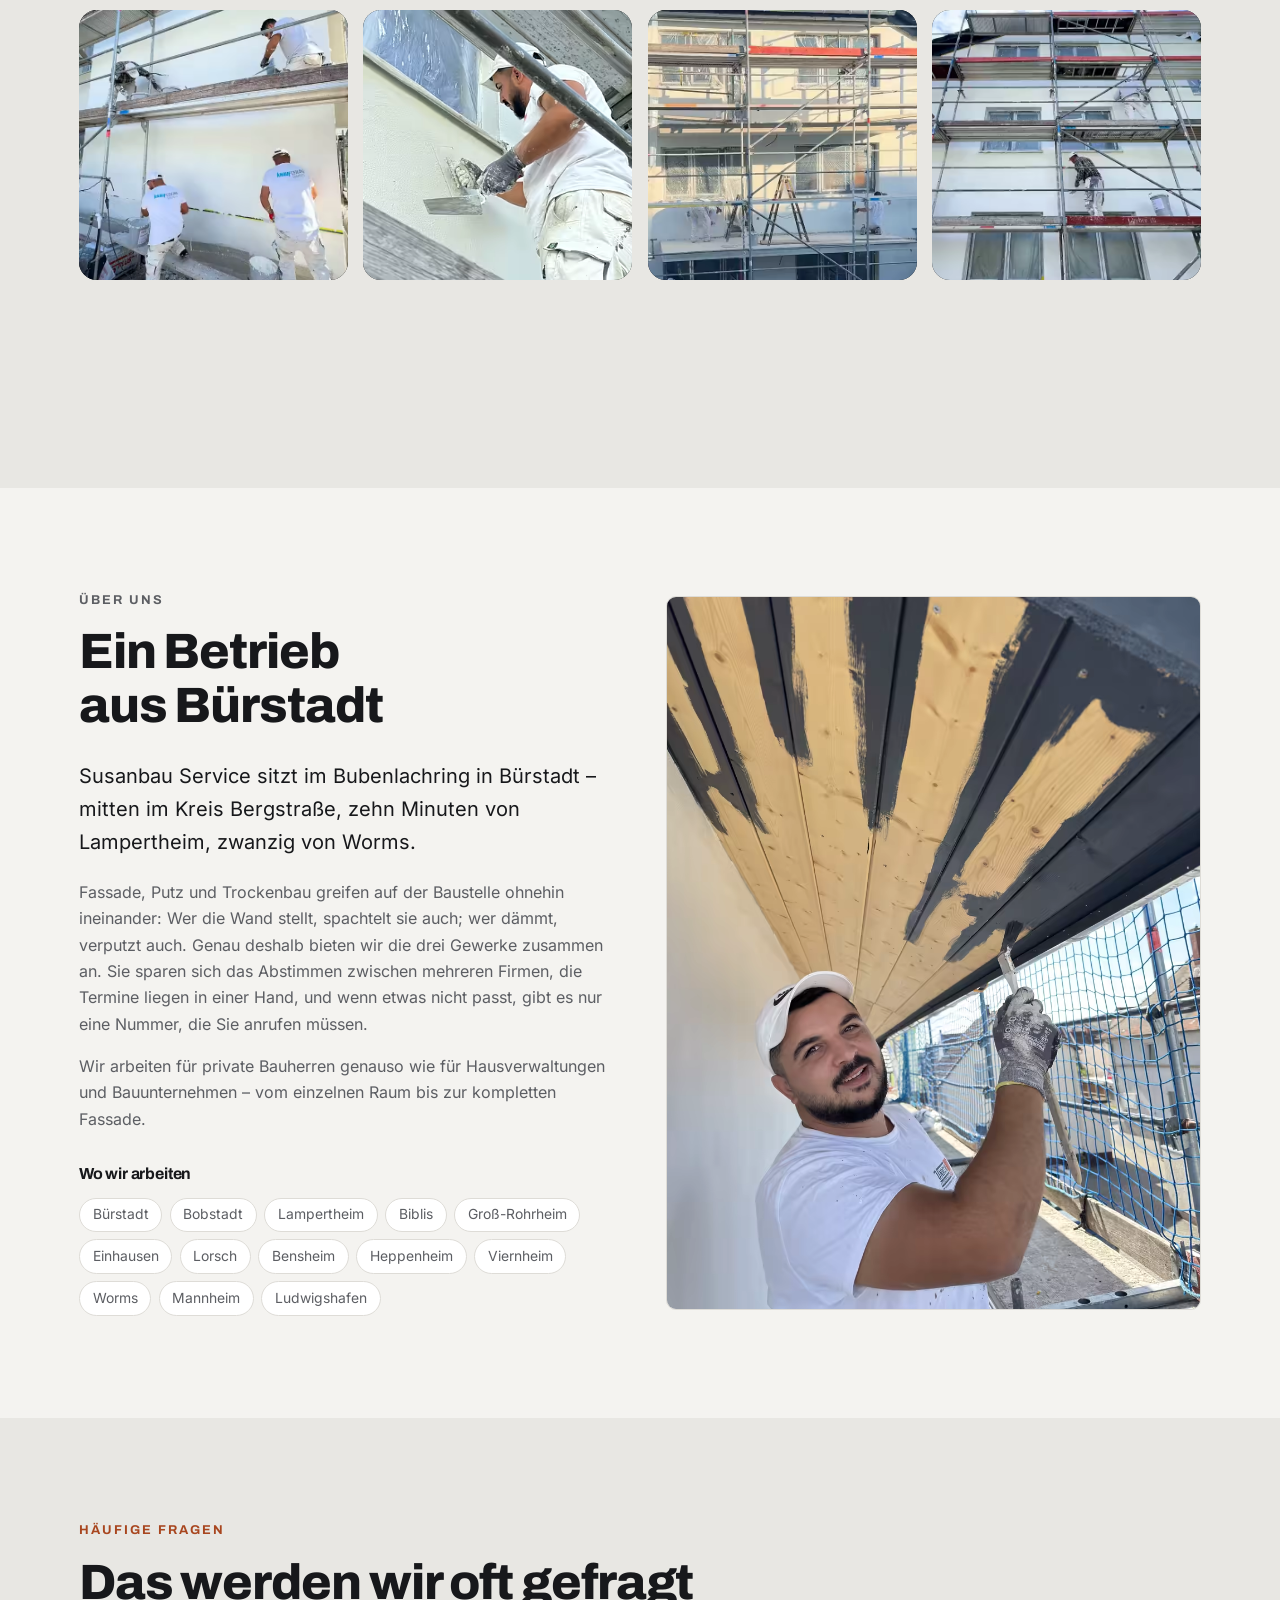
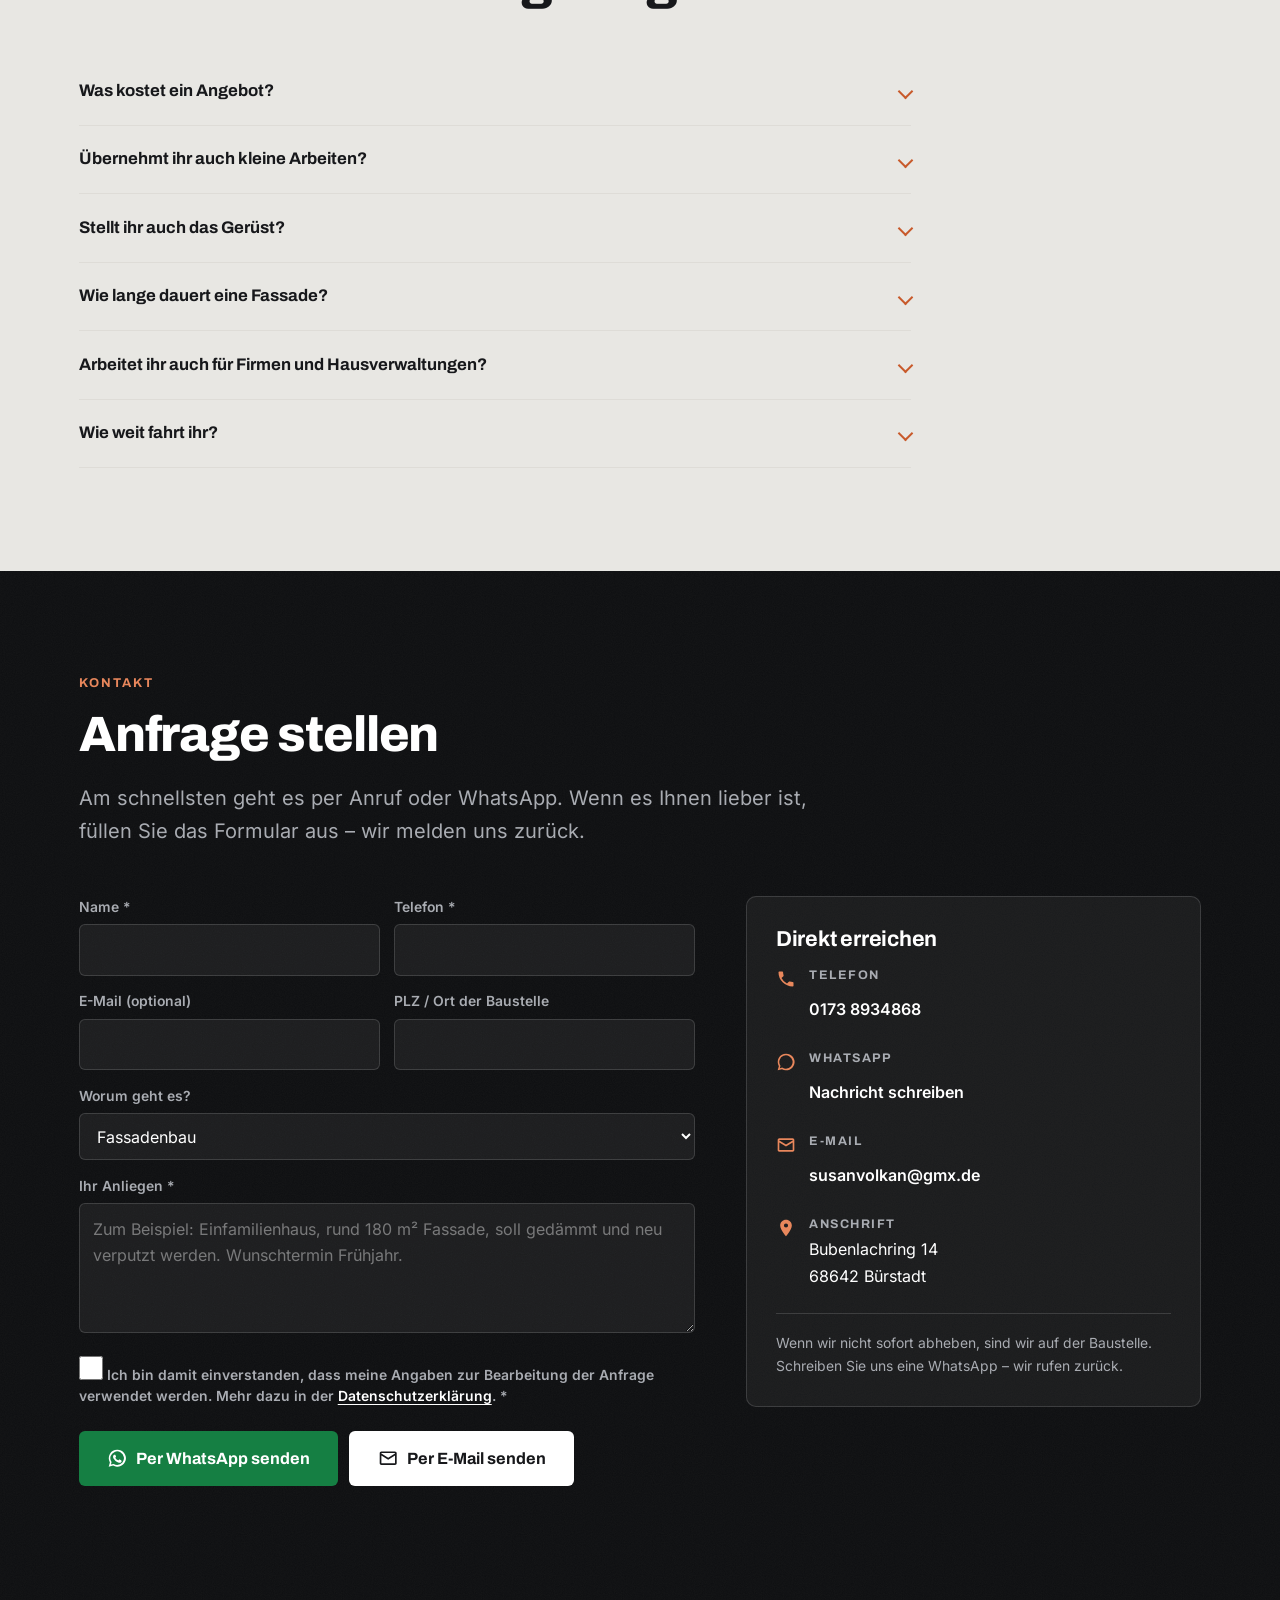
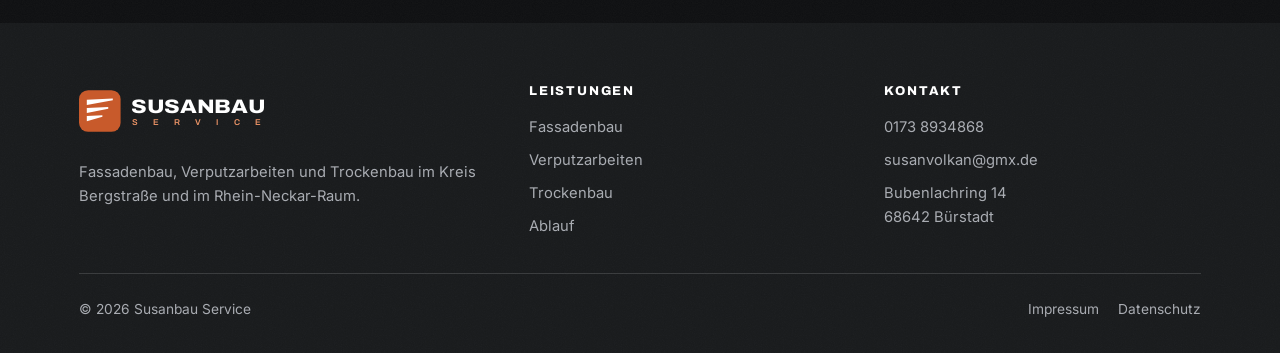
==== commit d434eba3: "Startseite ohne oberste Zeile; Ueberschrift "im Kreis Bergstrasse" Die oberste Zeile mit "Buerstadt " ====
--- a/index.html
+++ b/index.html
@@ -46,7 +46,7 @@
      impressum.html und datenschutz.html. Sonst bekommen wiederkehrende
      Besucher neues HTML mit altem Stylesheet: ALL-INKL speichert CSS und JS
      laut .htaccess einen Monat zwischen, GitHub Pages zehn Minuten. -->
-<link rel="stylesheet" href="assets/css/style.css?v=2026-09-14-1" />
+<link rel="stylesheet" href="assets/css/style.css?v=2026-09-14-2" />
 
 <script>
   /* Sicherheitsnetz: Sollte ein Bild fehlen oder nicht laden, zeigt der
@@ -64,24 +64,9 @@
 
 <a class="skip-link" href="#inhalt">Zum Inhalt springen</a>
 
-<!-- ============ TOPBAR ============ -->
-<div class="topbar">
-  <div class="shell topbar__in">
-    <span class="topbar__item">
-      <svg class="ico" aria-hidden="true" viewBox="0 0 24 24"><path d="M12 2C8.1 2 5 5.1 5 9c0 5.2 7 13 7 13s7-7.8 7-13c0-3.9-3.1-7-7-7Zm0 9.5A2.5 2.5 0 1 1 12 6.5a2.5 2.5 0 0 1 0 5Z"/></svg>
-      Bürstadt · Kreis Bergstraße
-    </span>
-    <span class="topbar__sep" aria-hidden="true">·</span>
-    <span class="topbar__item topbar__item--hide">Fassade · Putz · Trockenbau</span>
-    <span class="topbar__spacer"></span>
-    <!-- TODO Bilal: Öffnungszeiten von Herrn Susan bestätigen lassen. Bis dahin
-         steht hier bewusst nichts — eine erfundene Zeit ärgert nur Anrufer. -->
-    <a class="topbar__tel" href="tel:+491738934868">
-      <svg class="ico" aria-hidden="true" viewBox="0 0 24 24"><path d="M6.6 10.8a15.1 15.1 0 0 0 6.6 6.6l2.2-2.2c.3-.3.7-.4 1-.2 1.2.4 2.4.6 3.6.6.6 0 1 .4 1 1V20c0 .6-.4 1-1 1A17 17 0 0 1 3 4c0-.6.4-1 1-1h3.5c.6 0 1 .4 1 1 0 1.3.2 2.5.6 3.6.1.4 0 .8-.2 1l-2.3 2.2Z"/></svg>
-      0173 8934868
-    </a>
-  </div>
-</div>
+<!-- Die oberste Zeile mit Ort und Telefon gibt es seit 14.09.2026 nicht mehr
+     (Bilal): Der Ort steht in der Überschrift, die Nummer im Knopf darunter
+     und am Handy in der Anrufleiste. Impressum und Datenschutz hatten sie nie. -->
 
 <!-- ============ HEADER ============ -->
 <header class="site-header" id="header">
@@ -154,7 +139,7 @@
   <div class="shell hero__in">
     <div class="hero__text reveal">
       <p class="eyebrow">Fassadenbau · Verputzer · Trockenbau</p>
-      <h1>Fassade, <span class="hl">Putz</span> und Trockenbau &ndash; aus einer Hand</h1>
+      <h1>Fassade, <span class="hl">Putz</span> und Trockenbau im Kreis Bergstraße</h1>
       <p class="lead">
         Susanbau Service aus Bürstadt übernimmt Ihre Fassade, den Innen- und Außenputz
         und den kompletten Trockenbau. Für Privatleute, Hausverwaltungen und Bauunternehmen
@@ -774,7 +759,7 @@
   </a>
 </nav>
 
-<script src="assets/js/main.js?v=2026-09-14-1"></script>
+<script src="assets/js/main.js?v=2026-09-14-2"></script>
 
 <!-- ============ STRUKTURIERTE DATEN ============ -->
 <!-- Bewusst OHNE aggregateRating, foundingDate und openingHours: Diese Angaben
--- a/assets/css/style.css
+++ b/assets/css/style.css
@@ -225,48 +225,6 @@
 
 .btn--lg { padding: 1rem 1.7rem; font-size: 1.02rem; }
 .btn--block { width: 100%; }
-
-/* ---------------------------------------------------------
-   Topbar
-   --------------------------------------------------------- */
-.topbar {
-  background-color: var(--ink);
-  background-image: var(--grain-dark);
-  color: var(--muted-dark);
-  font-size: .84rem;
-}
-.topbar__in {
-  display: flex;
-  align-items: center;
-  gap: .7rem;
-  min-height: 40px;
-  padding-block: .35rem;
-}
-.topbar__item { display: inline-flex; align-items: center; gap: .4rem; }
-.topbar__sep { opacity: .45; }
-.topbar__spacer { flex: 1; }
-.topbar__tel {
-  display: inline-flex;
-  align-items: center;
-  gap: .45rem;
-  /* 44px, damit die Nummer auch am Handy ein sauberes Tippziel ist —
-     als Textzeile war sie nur 21px hoch. */
-  min-height: 44px;
-  padding-left: .3rem;
-  color: #fff;
-  font-weight: 700;
-  text-decoration: none;
-  white-space: nowrap;
-}
-.topbar__tel:hover { color: var(--clay-lite); }
-
-@media (max-width: 860px) {
-  .topbar__item--hide { display: none; }
-}
-@media (max-width: 520px) {
-  .topbar { font-size: .78rem; }
-  .topbar__sep { display: none; }
-}
 
 /* ---------------------------------------------------------
    Kopfbereich
@@ -383,8 +341,7 @@
     align-items: stretch;
     gap: 0;
     background: var(--paper);
-    /* Beginnt unter der Kopfleiste. main.js misst beim Öffnen, wo sie endet —
-       oben auf der Startseite steht noch die oberste Zeile darüber. */
+    /* Beginnt unter der Kopfleiste; main.js misst beim Öffnen, wo sie endet. */
     padding: calc(var(--kopf-unten, 4.7rem) + .8rem) var(--pad-x) 2rem;
     height: 100dvh;
     overflow-y: auto;
@@ -400,11 +357,10 @@
     z-index: 55;
   }
   .nav.is-open { transform: none; visibility: visible; }
-  /* Logo und Schließen-X liegen über dem Menü, die oberste Zeile ebenfalls —
-     sonst deckt das Menü sie zu und nichts lässt sich mehr antippen. */
+  /* Logo und Schließen-X liegen über dem Menü — sonst deckt das Menü sie zu
+     und nichts lässt sich mehr antippen. */
   .brand,
   .burger { position: relative; z-index: 56; }
-  body.nav-open .topbar { position: relative; z-index: 61; }
   .nav a {
     font-family: var(--font-head);
     font-size: 1.35rem;
@@ -449,8 +405,8 @@
      Adressleiste ein- oder ausfährt. Der Hero würde bei jedem Scrollen
      um 60 Pixel springen. */
   min-height: 100svh;
-  margin-top: calc(-1 * var(--kopf-h, 125px));
-  padding-top: calc(var(--kopf-h, 125px) + 2rem);
+  margin-top: calc(-1 * var(--kopf-h, 75px));
+  padding-top: calc(var(--kopf-h, 75px) + 2rem);
   padding-bottom: clamp(2.5rem, 1rem + 5vw, 5.5rem);
   background: var(--schwarz);
   color: #fff;
@@ -549,33 +505,11 @@
 .trust strong { font-family: var(--font-head); font-size: 1.02rem; letter-spacing: -.01em; }
 .trust span { color: var(--muted); font-size: .88rem; line-height: 1.45; }
 
-/* Kopfleiste über dem Video: durchsichtig, bis gescrollt wird.
-   Die obere Zeile braucht dabei eine eigene Ebene — der Hero zieht sich
-   über sie und würde sie sonst einfach zudecken. Der Kopfbereich darunter
-   hat mit z-index 60 schon eine.
-
-   Alles nur, solange das Handy-Menü zu ist (:not(.nav-open)). Das Menü hat
-   einen hellen Grund; mit diesen Regeln standen Menüpunkte, Logo, das
-   Schließen-X und die obere Zeile weiß auf hell und waren nicht zu sehen.
-   Offen sieht die Kopfleiste deshalb aus wie auf Impressum und Datenschutz. */
-.hat-hero:not(.nav-open) .topbar {
-  position: relative;
-  z-index: 61;
-  background-color: transparent;
-  background-image: none;
-  color: rgba(255, 255, 255, .82);
-}
-/* Beim Scrollen wird die obere Zeile zusammen mit der Kopfleiste hell, im
-   selben Ton. Vorher wurde nur die Kopfleiste hell, während die obere Zeile
-   noch durchsichtig über dem Video stand — ein heller Streifen, über und
-   unter ihm Video. Die Zeile scrollt danach wie bisher weg. */
-.hat-hero.is-gescrollt:not(.nav-open) .topbar {
-  background-color: rgba(244, 243, 240, .92);
-  backdrop-filter: saturate(1.4) blur(10px);
-  color: var(--muted);
-}
-.hat-hero.is-gescrollt:not(.nav-open) .topbar__tel { color: var(--ink); }
-.hat-hero.is-gescrollt:not(.nav-open) .topbar__tel:hover { color: var(--clay-dark); }
+/* Kopfleiste über dem Video: durchsichtig, bis gescrollt wird. Nur solange
+   das Handy-Menü zu ist (:not(.nav-open)) — das Menü hat einen hellen Grund,
+   mit diesen Regeln standen Menüpunkte, Logo und Schließen-X sonst weiß auf
+   hell. Die oberste Zeile mit Ort und Telefon gibt es seit 14.09.2026 nicht
+   mehr (sie stand nur auf der Startseite). */
 .hat-hero:not(.nav-open) .site-header:not(.is-stuck) { color: #fff; }
 .hat-hero:not(.nav-open) .site-header:not(.is-stuck)::before {
   background: transparent;
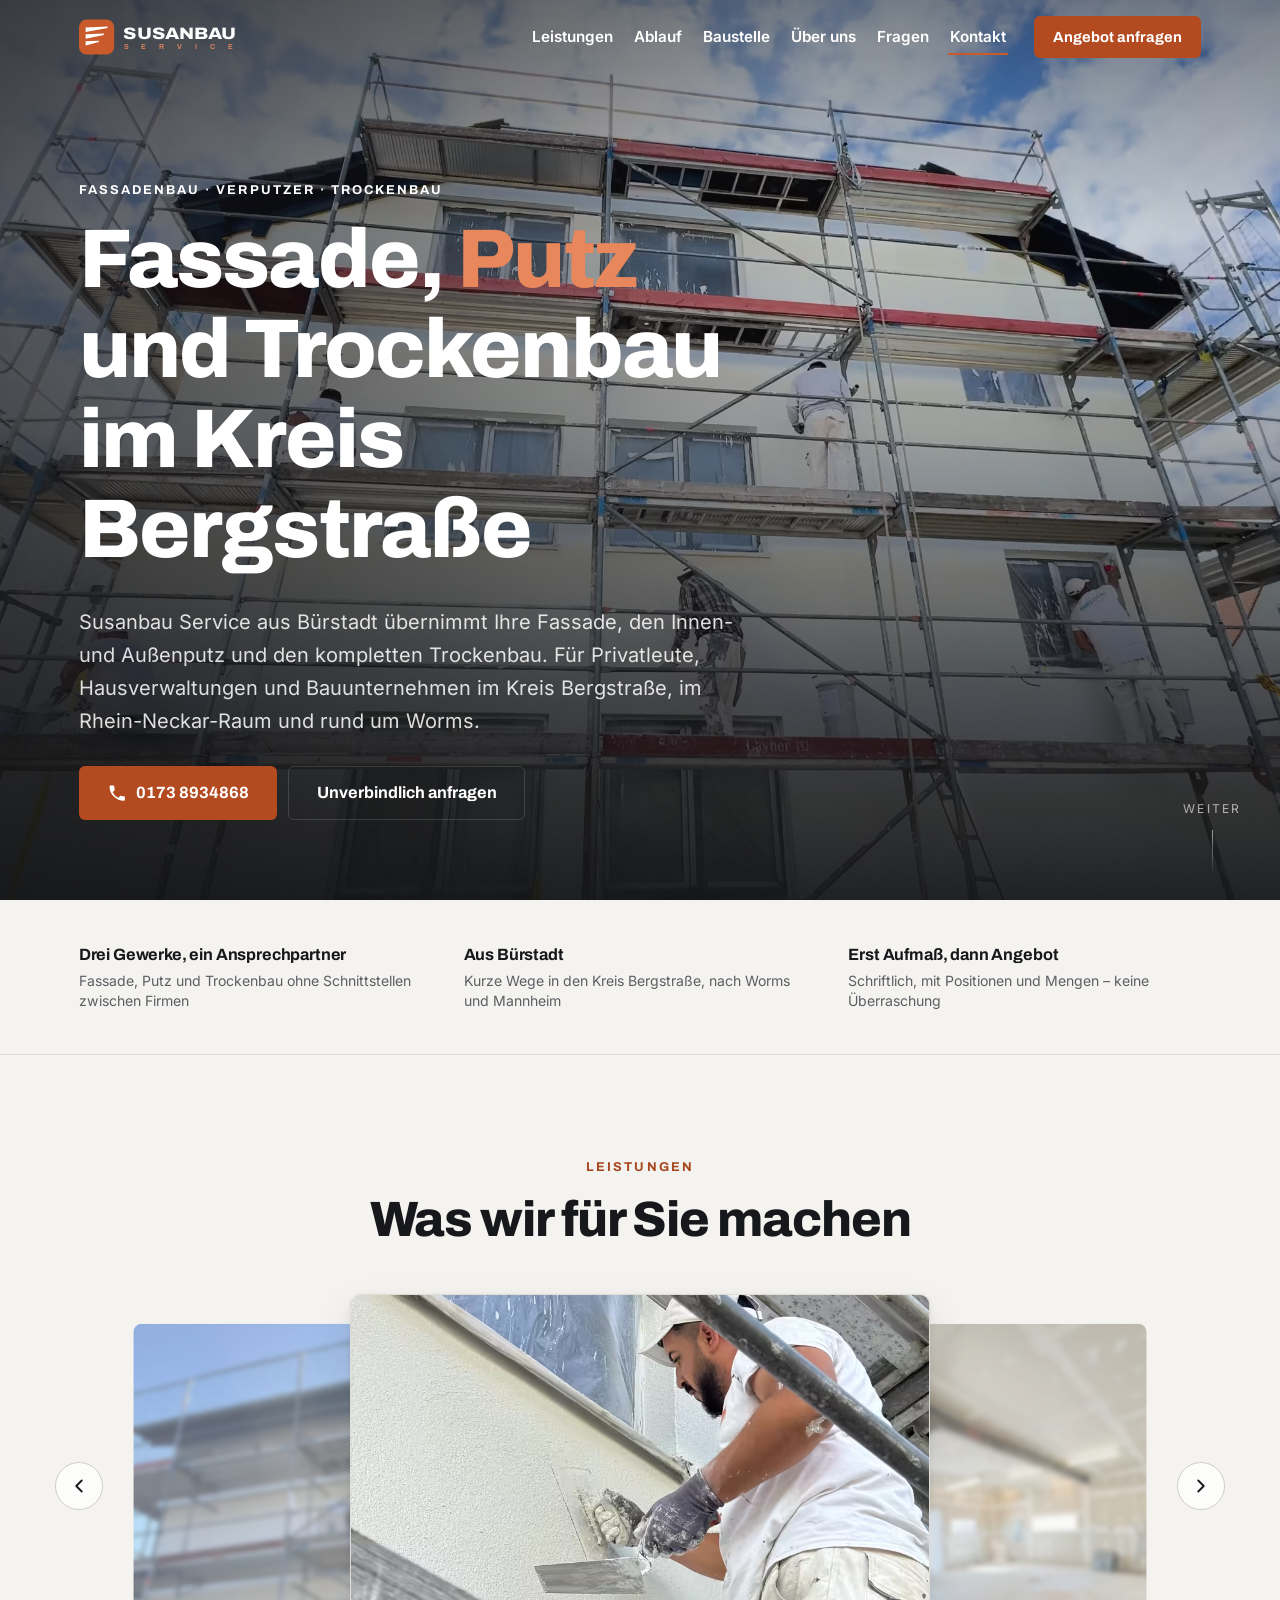
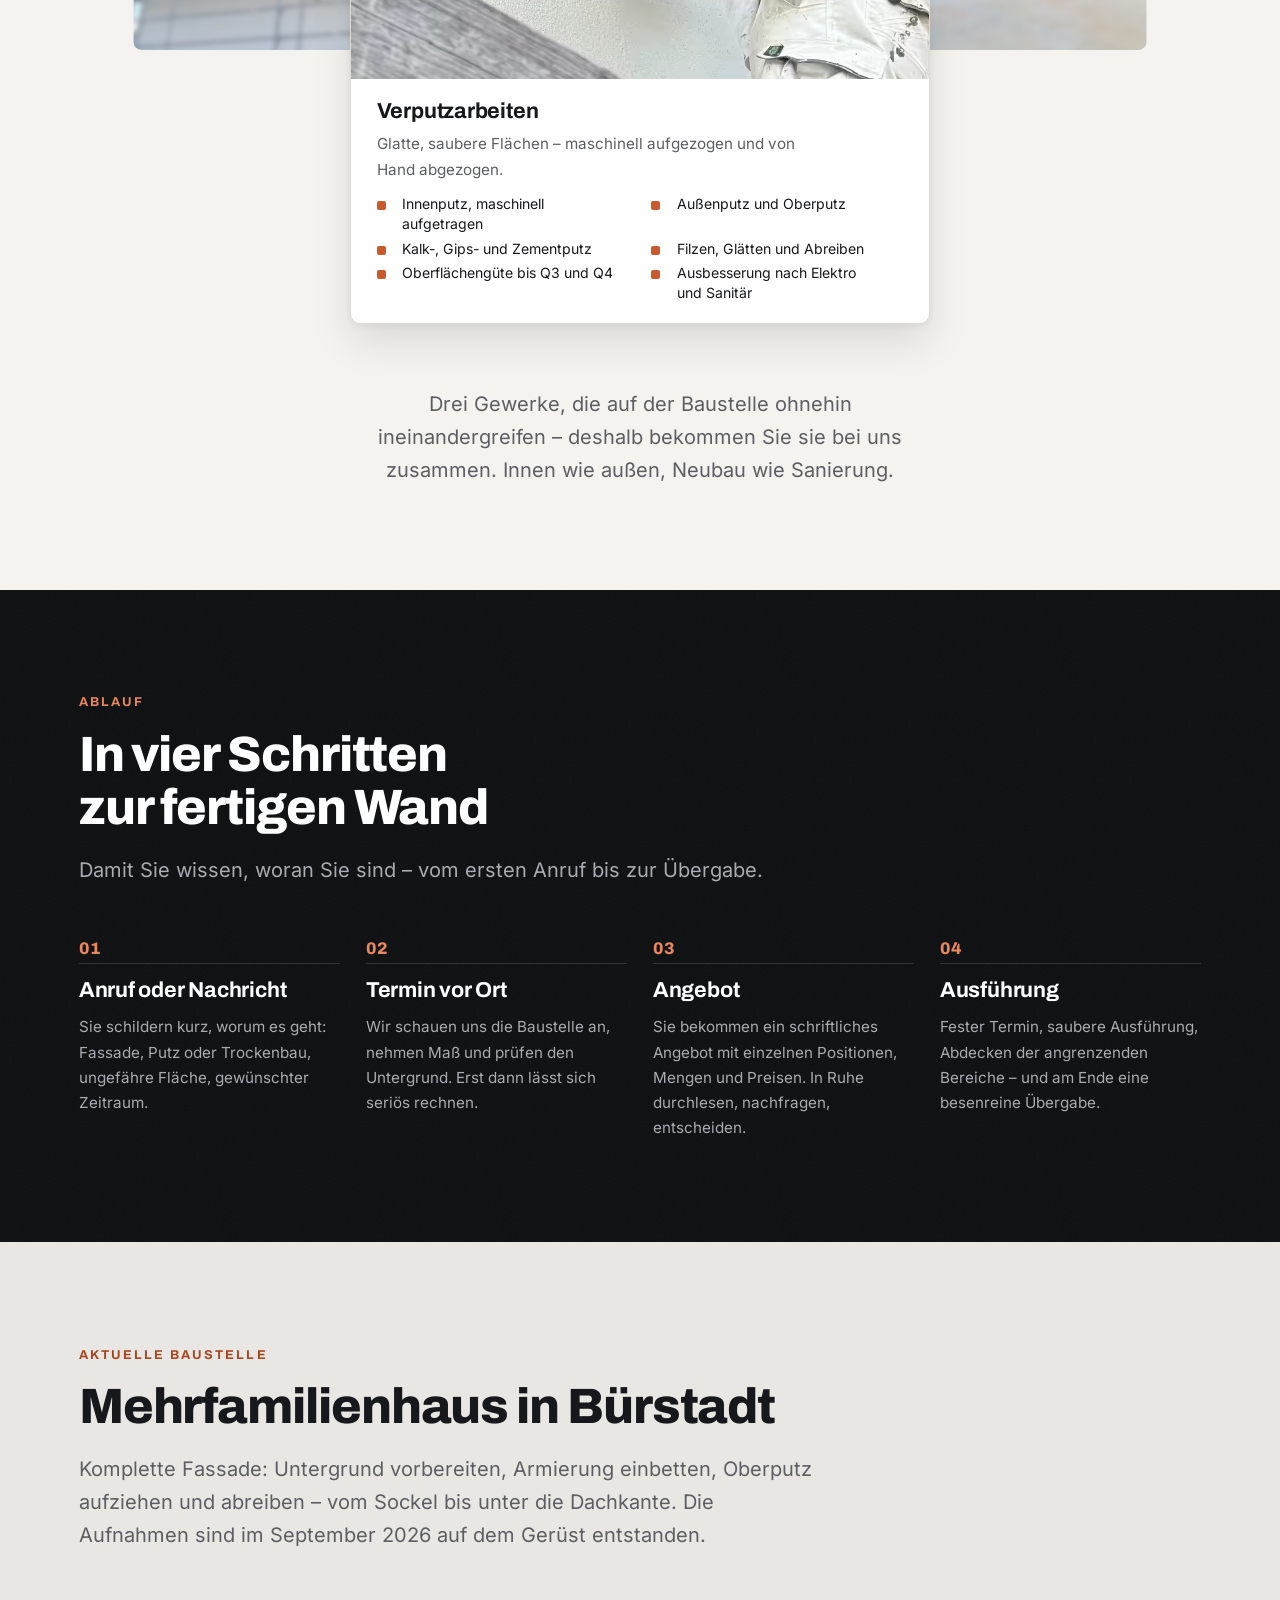
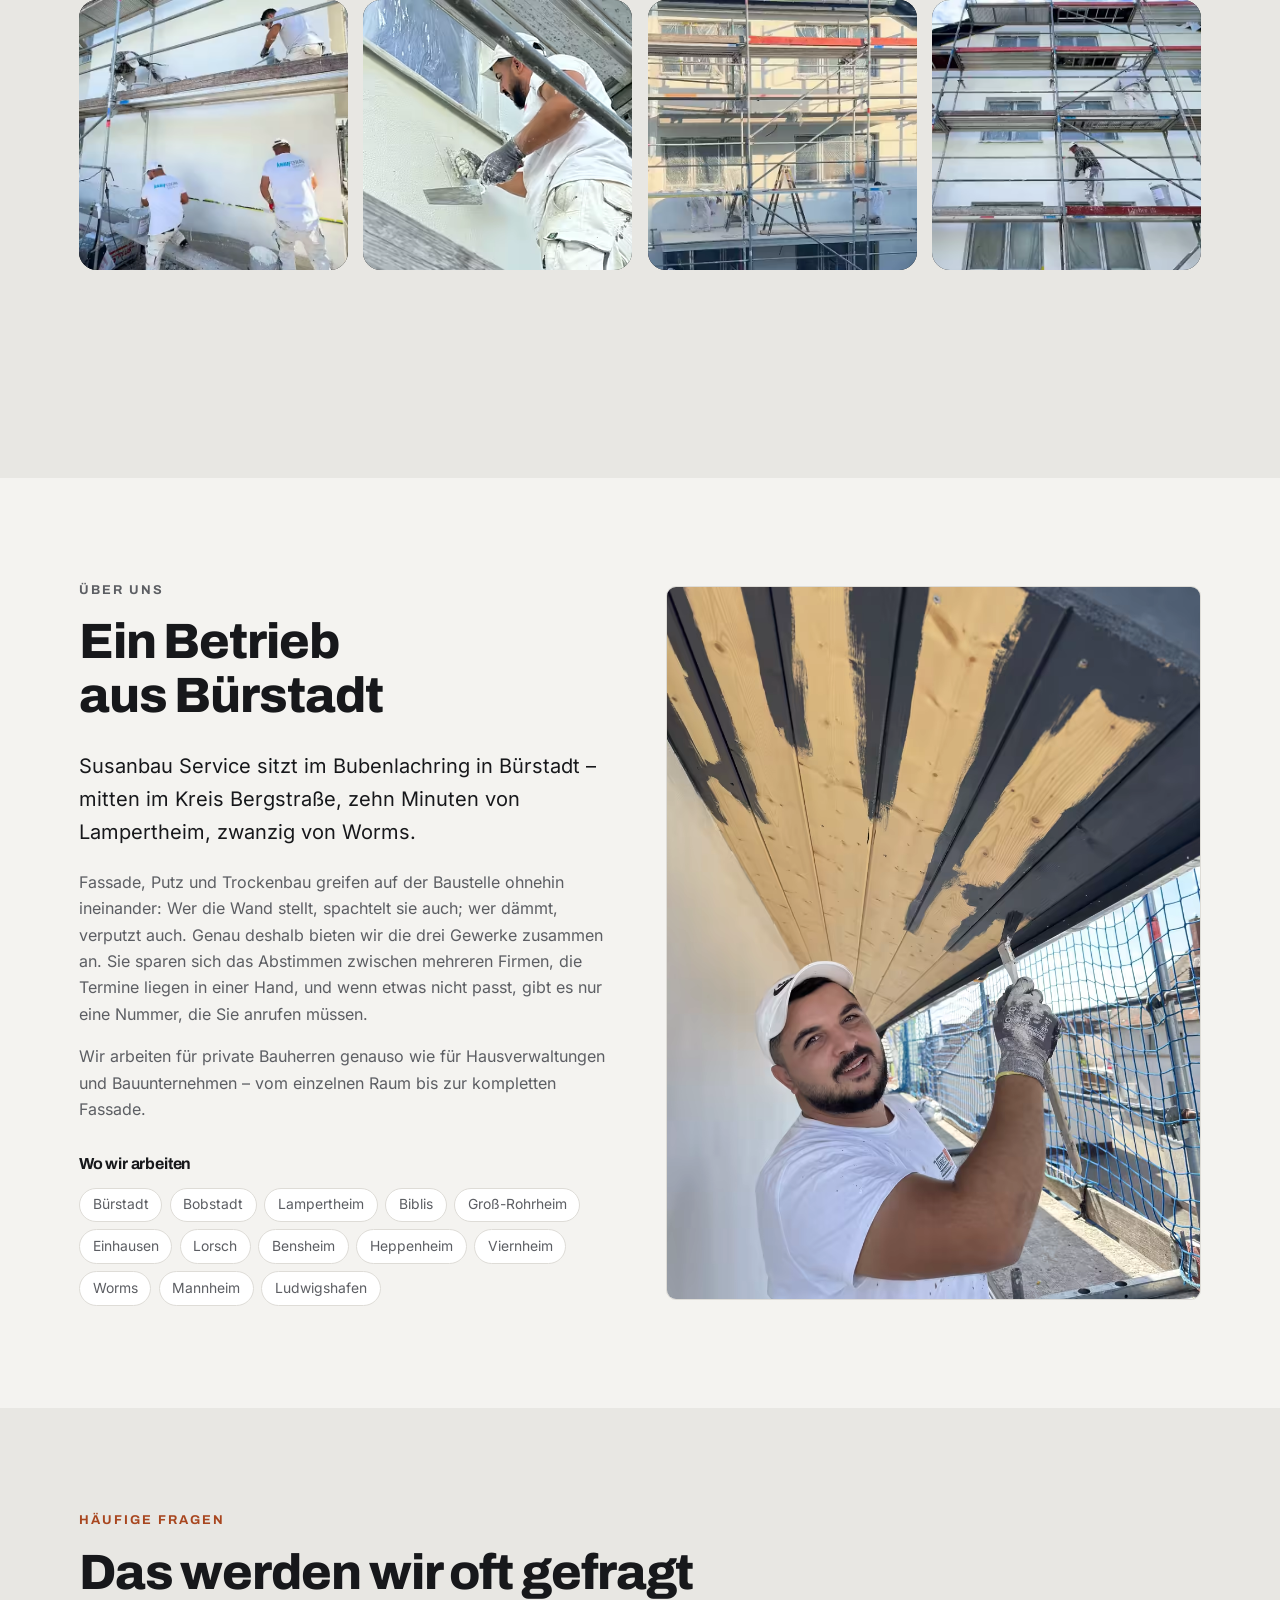
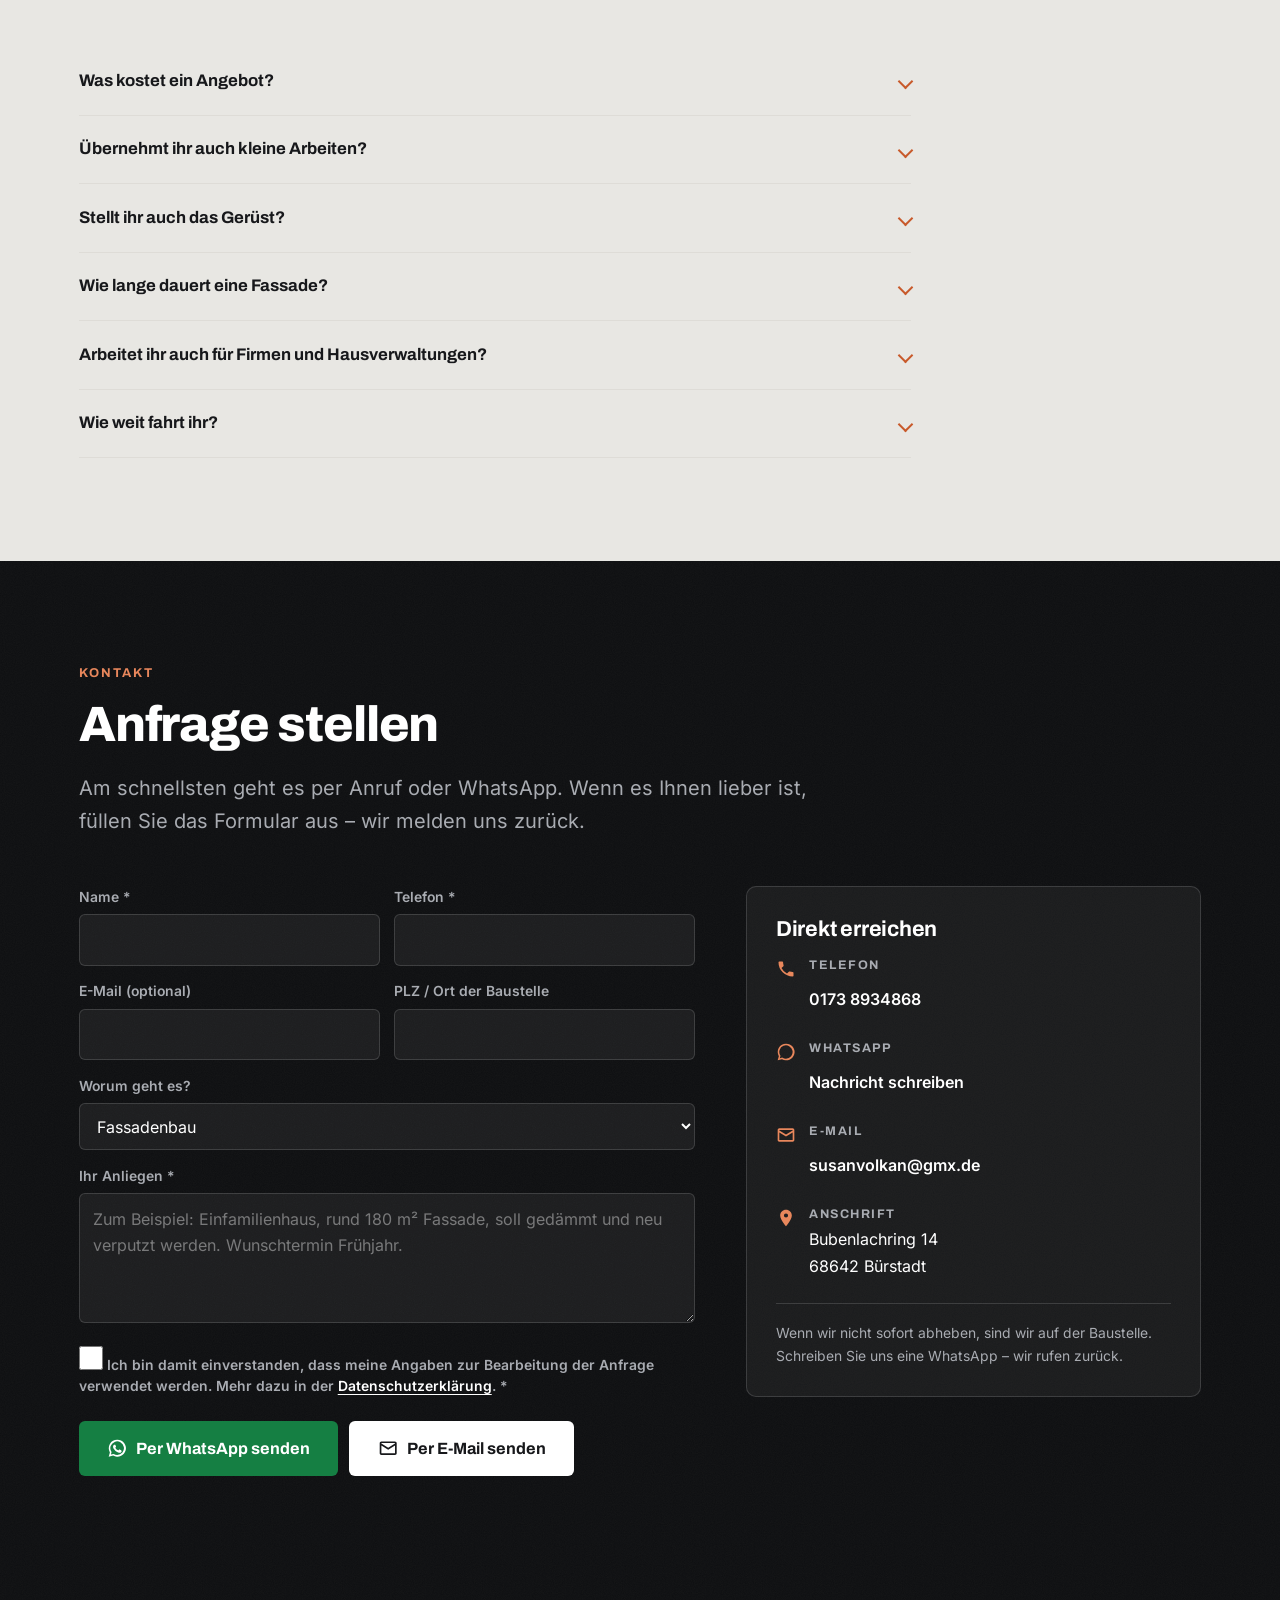
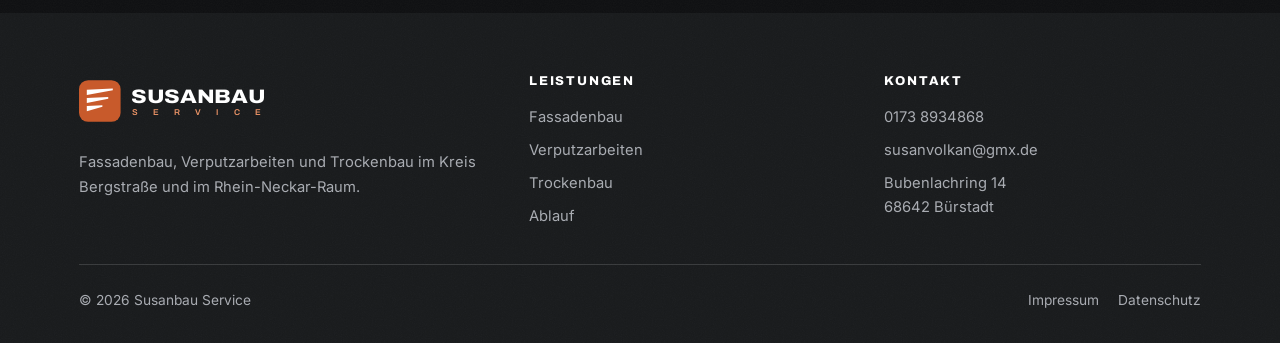
==== commit 8880852e: "Karussell sauberer: Nebenkarten nur als unscharfes Foto, Karten so hoch wie ihr Text - Nachbarkarten" ====
--- a/index.html
+++ b/index.html
@@ -46,7 +46,7 @@
      impressum.html und datenschutz.html. Sonst bekommen wiederkehrende
      Besucher neues HTML mit altem Stylesheet: ALL-INKL speichert CSS und JS
      laut .htaccess einen Monat zwischen, GitHub Pages zehn Minuten. -->
-<link rel="stylesheet" href="assets/css/style.css?v=2026-09-14-2" />
+<link rel="stylesheet" href="assets/css/style.css?v=2026-09-14-3" />
 
 <script>
   /* Sicherheitsnetz: Sollte ein Bild fehlen oder nicht laden, zeigt der
@@ -188,7 +188,9 @@
 <!-- ============ LEISTUNGEN ============ -->
 <section class="section section--karussell" id="leistungen">
   <div class="shell">
-    <header class="sec-head reveal">
+    <!-- Mittig wie Karussell und Schlusstext darunter (Bilal, 14.09.2026) —
+         die übrigen Abschnitte bleiben linksbündig. -->
+    <header class="sec-head sec-head--center reveal">
       <p class="eyebrow">Leistungen</p>
       <h2>Was wir für Sie machen</h2>
     </header>
@@ -759,7 +761,7 @@
   </a>
 </nav>
 
-<script src="assets/js/main.js?v=2026-09-14-2"></script>
+<script src="assets/js/main.js?v=2026-09-14-3"></script>
 
 <!-- ============ STRUKTURIERTE DATEN ============ -->
 <!-- Bewusst OHNE aggregateRating, foundingDate und openingHours: Diese Angaben
--- a/assets/css/style.css
+++ b/assets/css/style.css
@@ -748,13 +748,14 @@
   overflow-x: hidden;
   overflow-x: clip;
 }
-/* 580 x 640, nachgemessen: Bei 560 Breite brachen die langen Stichpunkte
-   zweizeilig um, und „Fassadenbau" brauchte 265 px Text — mehr als zwei
-   Fünftel. Bei 580 sind es höchstens 245 px, 640 hoch lässt 256. Noch
-   breiter schöbe die Nachbarkarten unter die Pfeile. */
+/* 580 breit, nachgemessen: Bei 560 brachen die langen Stichpunkte
+   zweizeilig um. Noch breiter schöbe die Nebenfotos unter die Pfeile.
+   Das Foto ist drei Fünftel von 640 hoch (384 px); der Textteil wächst mit
+   seinem Inhalt, beim Fassadenbau auf höchstens 245 px. */
 .karussell {
   --karte-b: 580px;
   --karte-h: 640px;
+  --bild-h: calc(var(--karte-h) * .6);
   position: relative;
 }
 .karussell__steuerung { display: none; }
@@ -762,7 +763,6 @@
 .karussell.is-an .cards {
   grid-template-columns: 1fr;
   justify-items: center;
-  perspective: 1200px;
   /* Senkrecht scrollt der Browser, waagerechtes Wischen kommt bei main.js an. */
   touch-action: pan-y;
 }
@@ -770,26 +770,57 @@
   --pos: 0;
   --groesse: 1;
   --deckkraft: 1;
-  --unschaerfe: 0px;
   grid-area: 1 / 1;
+  /* Jede Karte ist so hoch wie ihr Text und hängt oben. Bis 14.09.2026 waren
+     alle gleich hoch, und unter kürzeren Texten blieb leeres Weiß stehen —
+     am Handy 75 px beim Trockenbau. */
+  align-self: start;
   width: min(var(--karte-b), 100%);
-  height: var(--karte-h);
-  display: grid;
-  grid-template-rows: minmax(0, 3fr) minmax(0, 2fr);
   z-index: 3;
   opacity: var(--deckkraft);
-  filter: blur(var(--unschaerfe));
-  transform: translateX(calc(var(--pos) * 45%)) scale(var(--groesse)) rotateY(calc(var(--pos) * -10deg));
-  transition: transform .5s ease, opacity .5s ease, filter .5s ease, box-shadow .5s ease;
-}
+  box-shadow: var(--shadow-m);
+  /* Verkleinert wird um die Fotomitte: So stehen die Nebenfotos mittig
+     neben dem Hauptfoto statt versetzt darüber oder darunter. */
+  transform-origin: 50% calc(var(--bild-h) / 2);
+  transform: translateX(calc(var(--pos) * 45%)) scale(var(--groesse));
+  transition: transform .5s ease, opacity .5s ease, background-color .3s ease, border-color .3s ease, box-shadow .5s ease;
+}
+/* Von den Nachbarn bleibt nur das unscharfe Foto. Bis 14.09.2026 war die
+   ganze Karte unscharf und durchsichtig: Überschrift und Stichpunkte wurden
+   zu grauen Schlieren in einem milchigen Kasten, am Handy genau am Bildrand.
+   Bilal fand das Karussell „unclean". */
 .karussell.is-an .card[data-pos="-1"],
 .karussell.is-an .card[data-pos="1"] {
   --groesse: .85;
-  --deckkraft: .4;
-  --unschaerfe: 4px;
+  --deckkraft: .6;
   z-index: 2;
+  background-color: transparent;
+  border-color: transparent;
   box-shadow: none;
+  /* Anklickbar ist nur das Foto, nicht der unsichtbare Text darunter. */
+  pointer-events: none;
+}
+.karussell.is-an .card[data-pos="-1"] .card__bild,
+.karussell.is-an .card[data-pos="1"] .card__bild {
+  border-radius: var(--r);
+  pointer-events: auto;
   cursor: pointer;
+}
+/* Leicht vergrößert, sonst zieht die Unschärfe am Rand einen hellen Saum. */
+.karussell.is-an .card[data-pos="-1"] .card__bild img,
+.karussell.is-an .card[data-pos="1"] .card__bild img {
+  filter: blur(3px);
+  transform: scale(1.08);
+}
+/* Beim Weiterdrehen verschwindet der alte Text schnell, der neue kommt erst,
+   wenn seine Karte fast in der Mitte ist. So liegen nie zwei Texte
+   übereinander (an Zwischenbildern bei 80, 200 und 350 ms geprüft). */
+.karussell.is-an .card[data-pos="-1"] .card__in,
+.karussell.is-an .card[data-pos="1"] .card__in,
+.karussell.is-an .card[data-pos="-1"] .card__hinweis,
+.karussell.is-an .card[data-pos="1"] .card__hinweis {
+  opacity: 0;
+  transition: opacity .12s ease;
 }
 .karussell.is-an .card[data-pos="-1"] { --pos: -1; }
 .karussell.is-an .card[data-pos="1"]  { --pos: 1; }
@@ -804,20 +835,25 @@
 .karussell.is-an .card[data-pos="-2"] { --pos: -2; }
 .karussell.is-an .card[data-pos="2"]  { --pos: 2; }
 
-.karussell.is-an .card__bild { aspect-ratio: auto; }
-.karussell.is-an .card__in {
-  overflow: hidden;
-  padding: 1.2rem 1.6rem 1.3rem;
-}
+.karussell.is-an .card__bild {
+  aspect-ratio: auto;
+  height: var(--bild-h);
+  transition: border-radius .5s ease;
+}
+.karussell.is-an .card__bild img { transition: transform .7s cubic-bezier(.2, .7, .3, 1), filter .5s ease; }
+.karussell.is-an .card__in,
+.karussell.is-an .card__hinweis { transition: opacity .3s ease .2s; }
+.karussell.is-an .card__in { padding: 1.2rem 1.6rem 1.3rem; }
 .karussell.is-an .card h3 { margin-bottom: .25em; }
-.karussell.is-an .card__in > p { margin: 0; }
+/* „pretty" hält das letzte Wort nicht allein in der Zeile („abgezogen."). */
+.karussell.is-an .card__in > p { margin: 0; text-wrap: pretty; }
 .karussell.is-an .ticks {
   grid-template-columns: 1fr 1fr;
   column-gap: 1.4rem;
   row-gap: .3rem;
   margin-top: .8rem;
 }
-.karussell.is-an .ticks li { font-size: .88rem; line-height: 1.4; }
+.karussell.is-an .ticks li { font-size: .88rem; line-height: 1.4; text-wrap: pretty; }
 
 .karussell.is-an .karussell__steuerung {
   display: flex;
@@ -864,15 +900,14 @@
 }
 
 /* Am großen Bildschirm sitzen die Pfeile wie in der Vorlage links und
-   rechts auf halber Kartenhöhe; die Zählung braucht es dort nicht. */
+   rechts, auf Höhe der Fotomitte; die Zählung braucht es dort nicht. */
 @media (min-width: 941px) {
   .karussell.is-an .karussell__steuerung {
     position: absolute;
-    /* Etwas nach außen: Durch die Drehung ragen die Nachbarkarten sonst
-       16 px unter die Pfeile. */
+    /* Etwas nach außen, damit die Nebenfotos nicht unter die Pfeile ragen. */
     left: -1.5rem;
     right: -1.5rem;
-    top: calc(var(--karte-h) / 2);
+    top: calc(var(--bild-h) / 2);
     transform: translateY(-50%);
     justify-content: space-between;
     margin: 0;
@@ -882,35 +917,34 @@
   .karussell.is-an .karussell__stand { display: none; }
 }
 
-/* Bis 700 statt 640: Darunter ist die Karte schmaler als 580, und der Text
-   passte nicht mehr in zwei Fünftel. */
+/* Bis 700 statt 640: Darunter ist die Karte schmaler als 580, und die
+   Stichpunkte passen nicht mehr zweispaltig. */
 @media (max-width: 700px) {
-  /* 80 % breit: So ragen links und rechts die unscharfen Nachbarkarten ins
+  /* 80 % breit: So ragen links und rechts die unscharfen Nebenfotos ins
      Bild wie am PC (Bilal, 13.09.2026). Vorher war die Karte voll breit und
      die Nachbarn ausgeblendet. */
-  .karussell.is-an .card {
-    width: min(var(--karte-b), 80cqw);
-    height: auto;
-    grid-template-rows: auto 1fr;
-  }
-  /* 16:9 statt 4:3 und etwas engerer Text: Mit 4:3 war die Karte am iPhone
-     höher als der sichtbare Bereich, Pfeile und Zählung lagen unter der
-     Anrufleiste (Bilal, 13.09.2026). */
-  .karussell.is-an .card__bild { aspect-ratio: 16 / 9; }
+  .karussell.is-an .card { width: min(var(--karte-b), 80cqw); }
   .karussell.is-an .card__in { padding: 1rem 1.15rem 1.1rem; }
   .karussell.is-an .card__in > p { font-size: .9rem; }
   .karussell.is-an .ticks { grid-template-columns: 1fr; row-gap: .15rem; margin-top: .6rem; }
   .karussell.is-an .ticks li { font-size: .86rem; }
 
-  /* Pfeile und Zählung liegen am Handy als kleine Leiste unten rechts im
+  /* Foto 16:9 statt 4:3: Mit 4:3 war die Karte am iPhone höher als der
+     sichtbare Bereich, Pfeile und Zählung lagen unter der Anrufleiste
+     (Bilal, 13.09.2026). Die Höhe wird aus der Kartenbreite gerechnet
+     (cqw = Breite des Karussells).
+
+     Pfeile und Zählung liegen am Handy als kleine Leiste unten rechts im
      Bild statt unter der Karte — so passt die Karte samt Bedienung auf den
-     Bildschirm. Die Lage wird aus der Kartenbreite gerechnet (cqw = Breite
-     des Karussells): Bildhöhe = Kartenbreite x 9/16. */
-  .karussell { container-type: inline-size; }
+     Bildschirm. */
+  .karussell {
+    container-type: inline-size;
+    --bild-h: calc(min(var(--karte-b), 80cqw) * 9 / 16);
+  }
   .karussell.is-an .karussell__steuerung {
     position: absolute;
     z-index: 5;
-    top: calc(min(var(--karte-b), 80cqw) * 9 / 16 - 44px - .6rem);
+    top: calc(var(--bild-h) - 44px - .6rem);
     right: calc((100cqw - min(var(--karte-b), 80cqw)) / 2 + .6rem);
     margin: 0;
     gap: 0;
@@ -1447,15 +1481,18 @@
   .reveal { opacity: 1 !important; transform: none !important; }
   /* Auf Papier dreht sich nichts: die drei Leistungen nebeneinander. */
   .karussell.is-an .cards { grid-template-columns: repeat(3, 1fr); }
-  .karussell.is-an .card {
+  .karussell.is-an .card[data-pos] {
     grid-area: auto;
     width: auto;
-    height: auto;
     transform: none;
     opacity: 1;
-    filter: none;
     visibility: visible;
+    background-color: #fff;
   }
+  .karussell.is-an .card[data-pos] .card__bild { height: auto; aspect-ratio: 4 / 3; }
+  .karussell.is-an .card[data-pos] .card__bild img { filter: none; transform: none; }
+  .karussell.is-an .card[data-pos] .card__in,
+  .karussell.is-an .card[data-pos] .card__hinweis { opacity: 1; }
   .karussell__steuerung { display: none !important; }
   a[href^="http"]::after { content: " (" attr(href) ")"; font-size: 9pt; }
 }
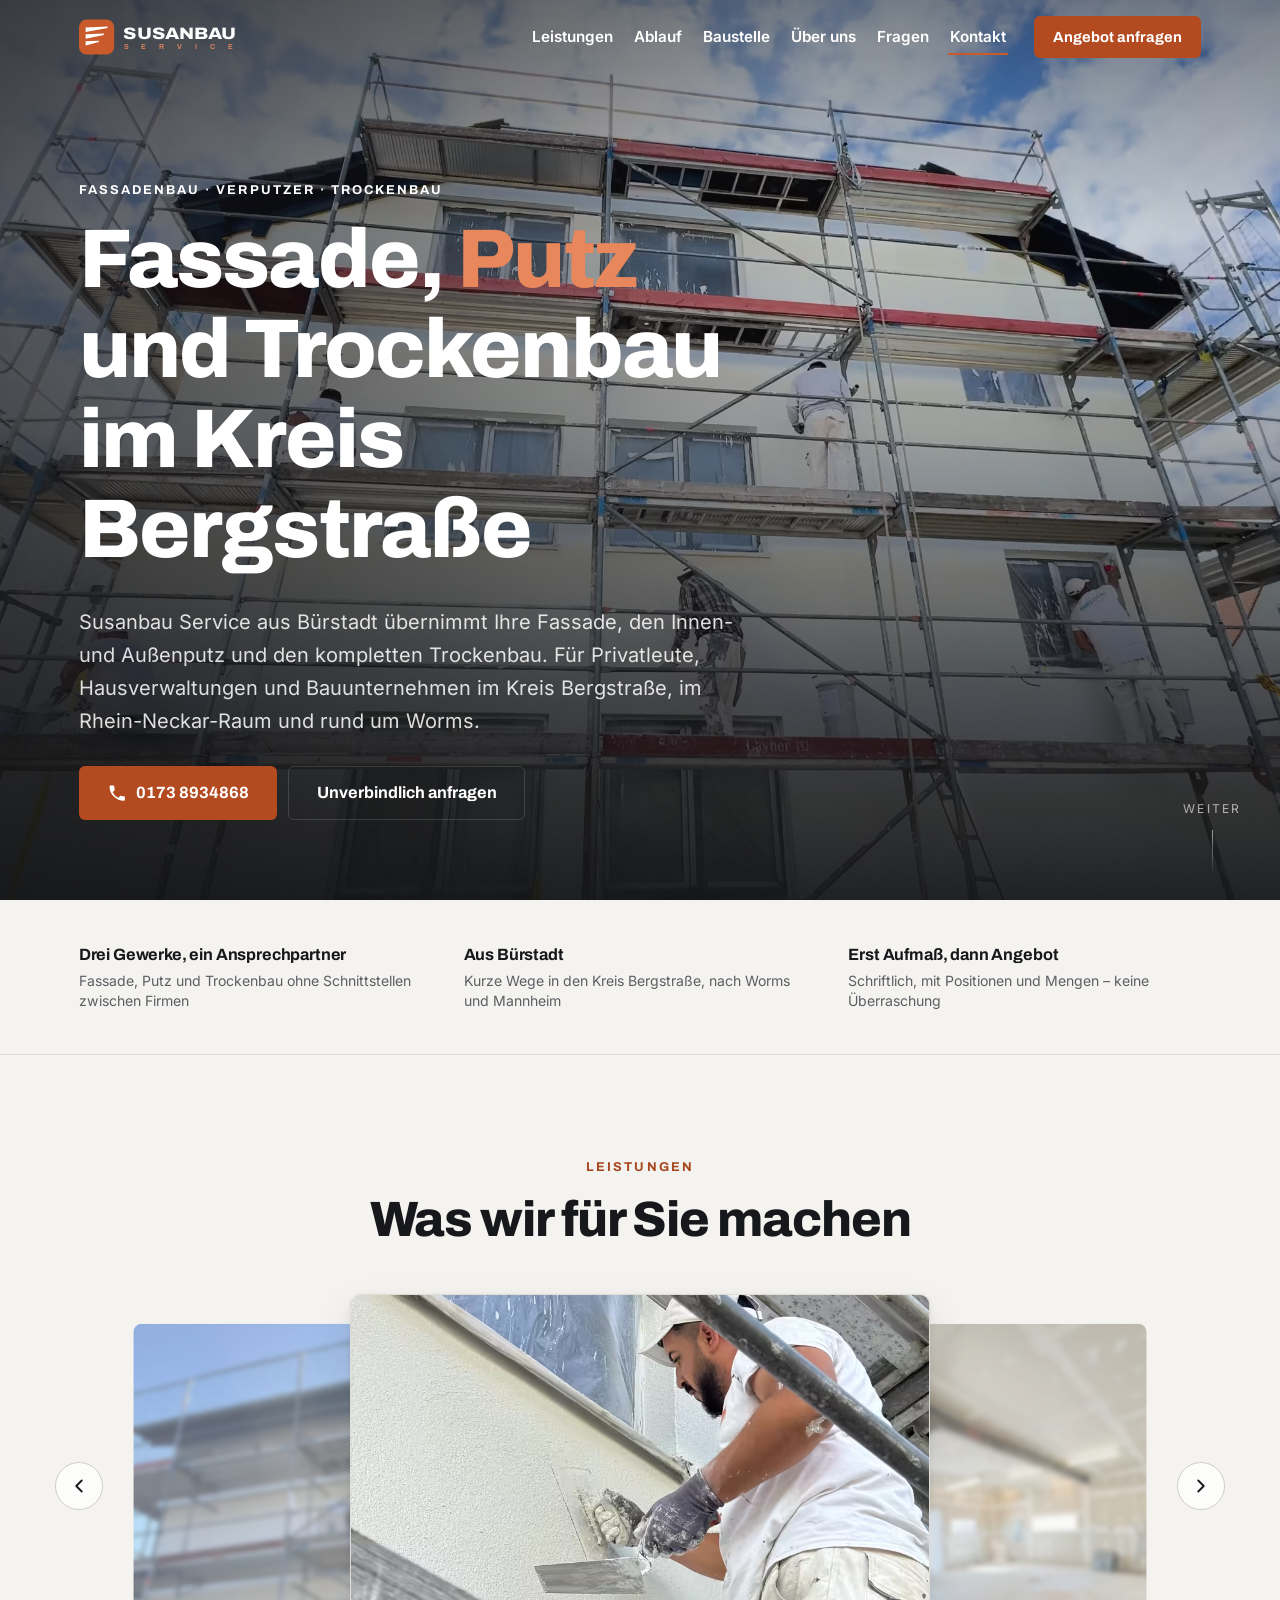
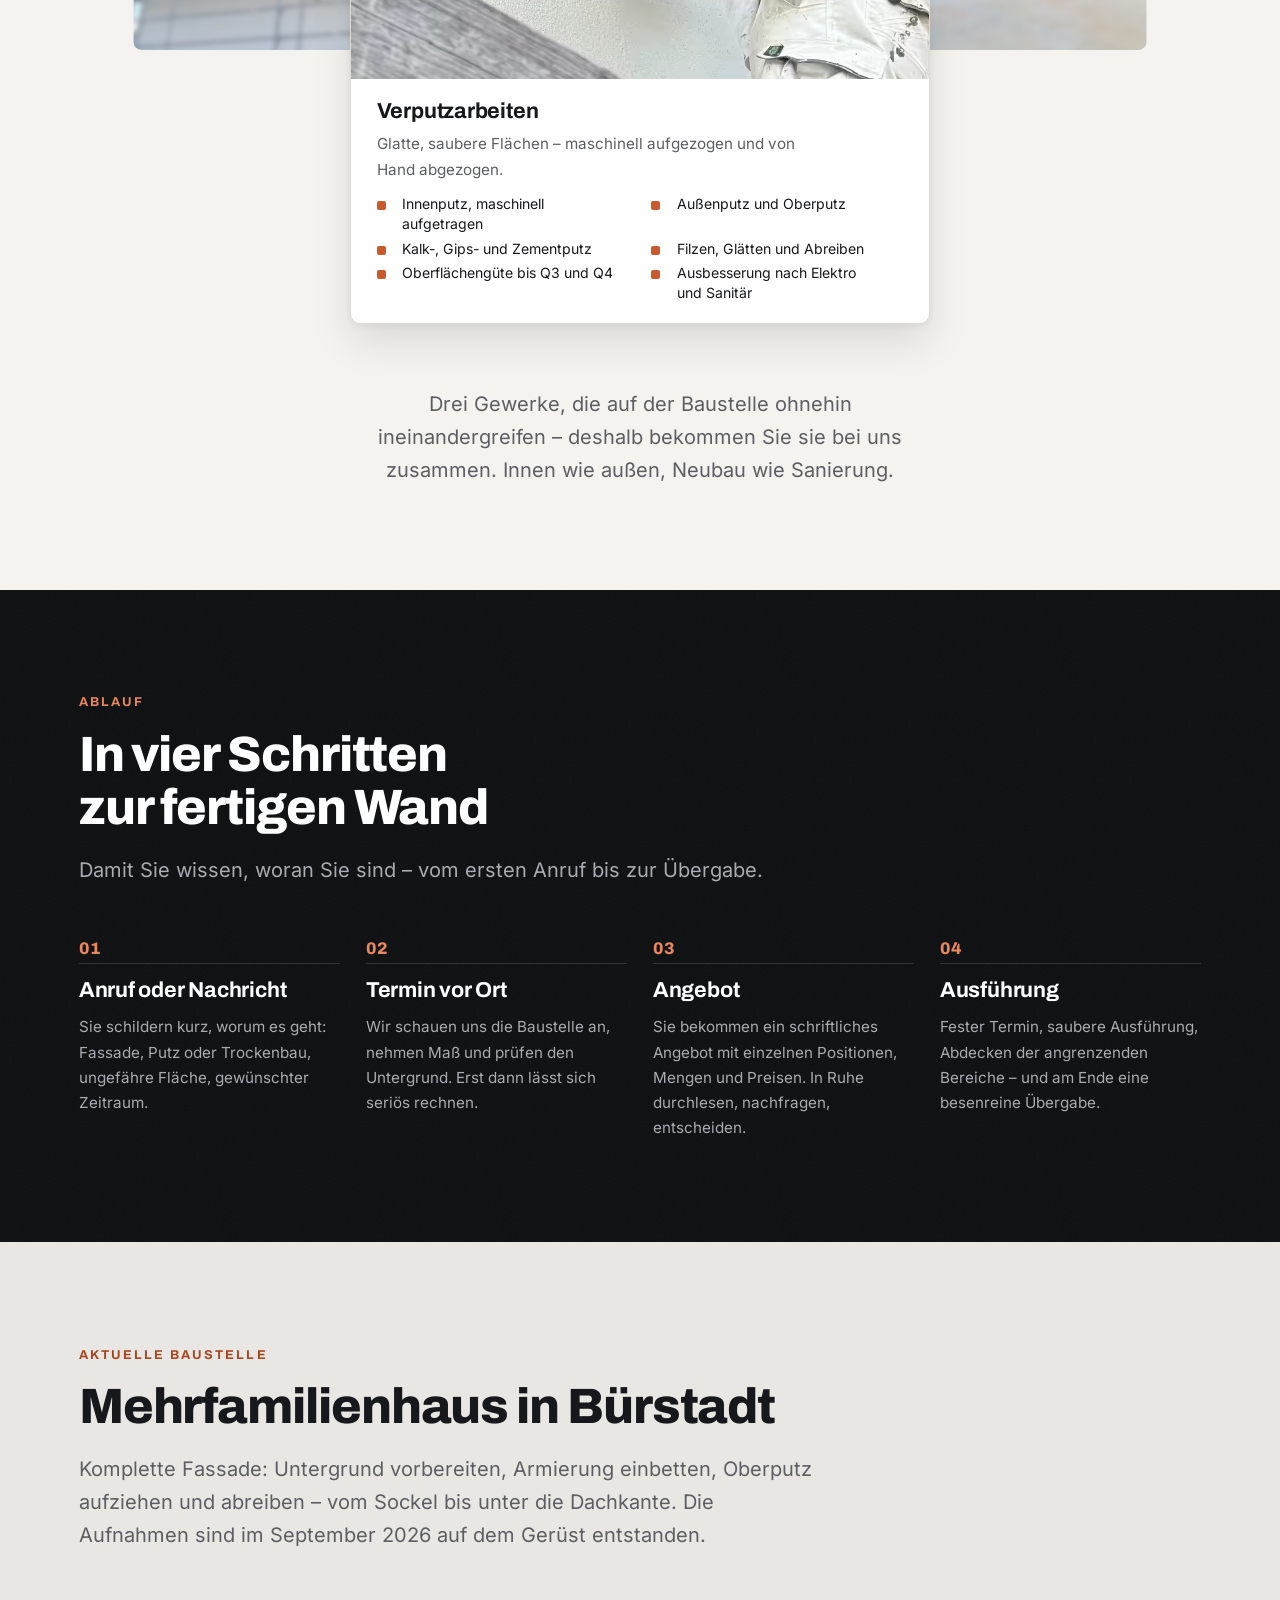
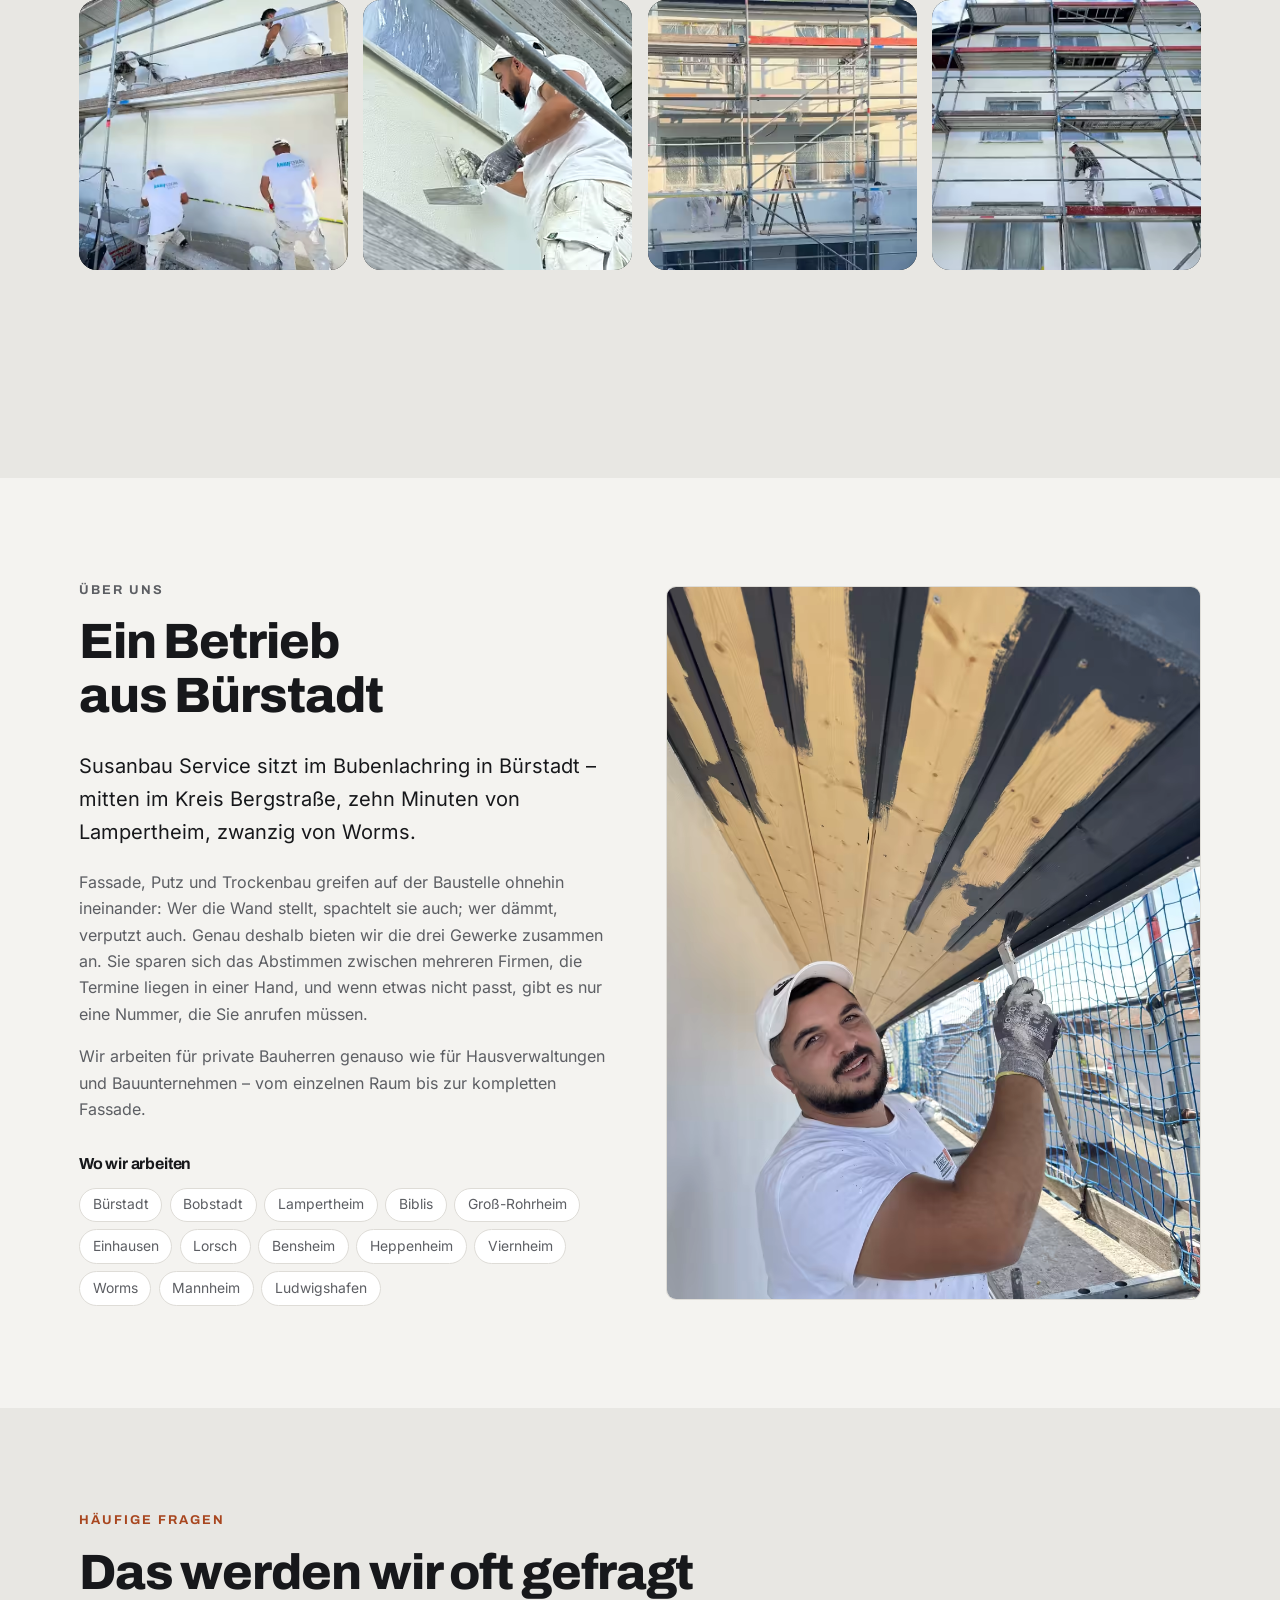
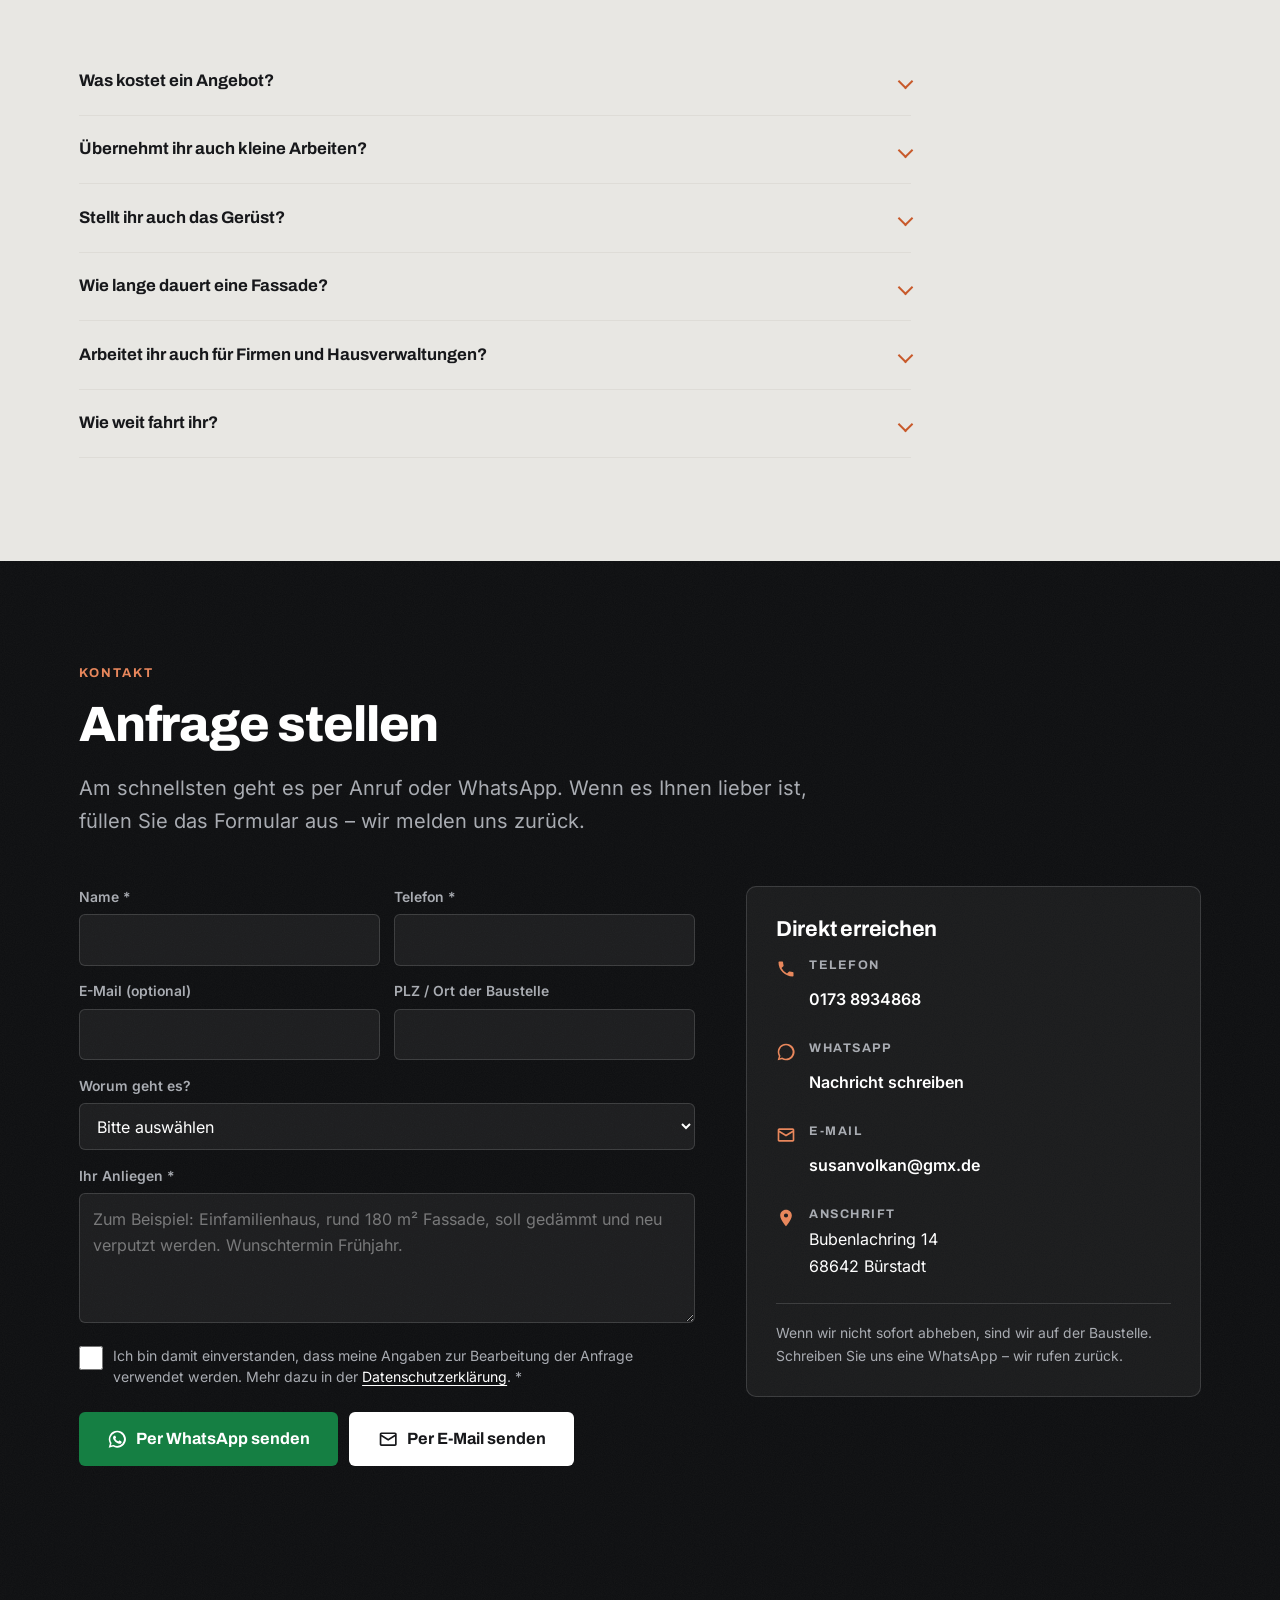
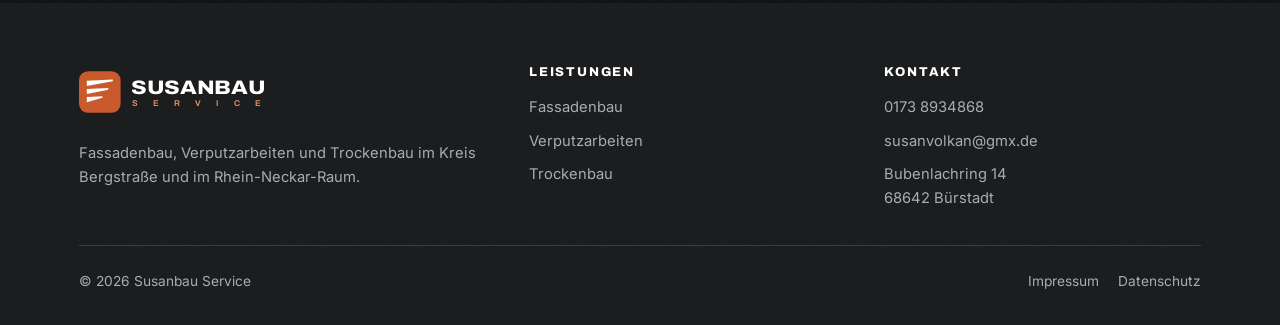
==== commit a2dd16fe: "Pruefung: Bildnachweis, Einwilligung, Leistungsauswahl, Kleinigkeiten - Impressum: Bildnachweis nenn" ====
--- a/index.html
+++ b/index.html
@@ -3,7 +3,7 @@
 <head>
 <meta charset="utf-8" />
 <meta name="viewport" content="width=device-width, initial-scale=1" />
-<title>Verputzer &amp; Fassadenbau Bürstadt – Putz, Fassade, Trockenbau | Susanbau Service</title>
+<title>Fassade, Putz &amp; Trockenbau in Bürstadt | Susanbau Service</title>
 <meta name="description" content="Susanbau Service aus Bürstadt: Fassadenbau, Verputzarbeiten und Trockenbau im Kreis Bergstraße und im Rhein-Neckar-Raum. Jetzt anfragen: 0173 8934868." />
 <!-- TODO Bilal: Beim echten Launch auf "index, follow, max-image-preview:large"
      zurückstellen (in allen drei Seiten). Solange dies nur die Vorschau unter
@@ -46,7 +46,7 @@
      impressum.html und datenschutz.html. Sonst bekommen wiederkehrende
      Besucher neues HTML mit altem Stylesheet: ALL-INKL speichert CSS und JS
      laut .htaccess einen Monat zwischen, GitHub Pages zehn Minuten. -->
-<link rel="stylesheet" href="assets/css/style.css?v=2026-09-14-3" />
+<link rel="stylesheet" href="assets/css/style.css?v=2026-09-14-4" />
 
 <script>
   /* Sicherheitsnetz: Sollte ein Bild fehlen oder nicht laden, zeigt der
@@ -621,7 +621,12 @@
 
         <div>
           <label for="f-leistung">Worum geht es?</label>
+          <!-- Ohne Vorauswahl: Stand hier „Fassadenbau" vorbelegt, kam das auch
+               bei Trockenbau-Anfragen an, sobald jemand das Feld übersprang.
+               Leer bleibt es kein Pflichtfeld — main.js schreibt dann
+               „Mehreres / noch unklar" in die Nachricht. -->
           <select id="f-leistung" name="leistung">
+            <option value="">Bitte auswählen</option>
             <option>Fassadenbau</option>
             <option>Verputzarbeiten</option>
             <option>Trockenbau</option>
@@ -721,7 +726,6 @@
           <li><a href="#leistungen">Fassadenbau</a></li>
           <li><a href="#leistungen">Verputzarbeiten</a></li>
           <li><a href="#leistungen">Trockenbau</a></li>
-          <li><a href="#ablauf">Ablauf</a></li>
         </ul>
       </div>
 
@@ -761,7 +765,7 @@
   </a>
 </nav>
 
-<script src="assets/js/main.js?v=2026-09-14-3"></script>
+<script src="assets/js/main.js?v=2026-09-14-4"></script>
 
 <!-- ============ STRUKTURIERTE DATEN ============ -->
 <!-- Bewusst OHNE aggregateRating, foundingDate und openingHours: Diese Angaben
--- a/assets/css/style.css
+++ b/assets/css/style.css
@@ -475,6 +475,12 @@
   max-width: 34em;
 }
 .hero .eyebrow { color: #fff; }
+/* Am Handy fehlten der Zeile über der Überschrift 8 px (390 px breit), der
+   Punkt hing dann nach „VERPUTZER ·" allein am Zeilenende. Etwas kleiner
+   und enger gesetzt bleibt sie bis 360 px Bildschirmbreite einzeilig. */
+@media (max-width: 480px) {
+  .hero .eyebrow { font-size: .75rem; letter-spacing: .08em; }
+}
 
 .eyebrow {
   font-family: var(--font-head);
@@ -1217,10 +1223,14 @@
 /* Das Auswahlfeld erbt auf Windows sonst weiße Systemfarben für die Liste. */
 .form select option { color: var(--ink); background: #fff; }
 
-.form__check {
+/* Mit „.form" davor: Sonst gewinnt „.form label" (spezifischer) und macht
+   die Einwilligung zum Block — der Text rutschte bis 14.09.2026 fett und
+   ohne Abstand unter das Kästchen. */
+.form .form__check {
   display: flex;
   align-items: flex-start;
   gap: .65rem;
+  font-weight: 400;
   font-size: .88rem;
   color: var(--muted-dark);
   line-height: 1.5;
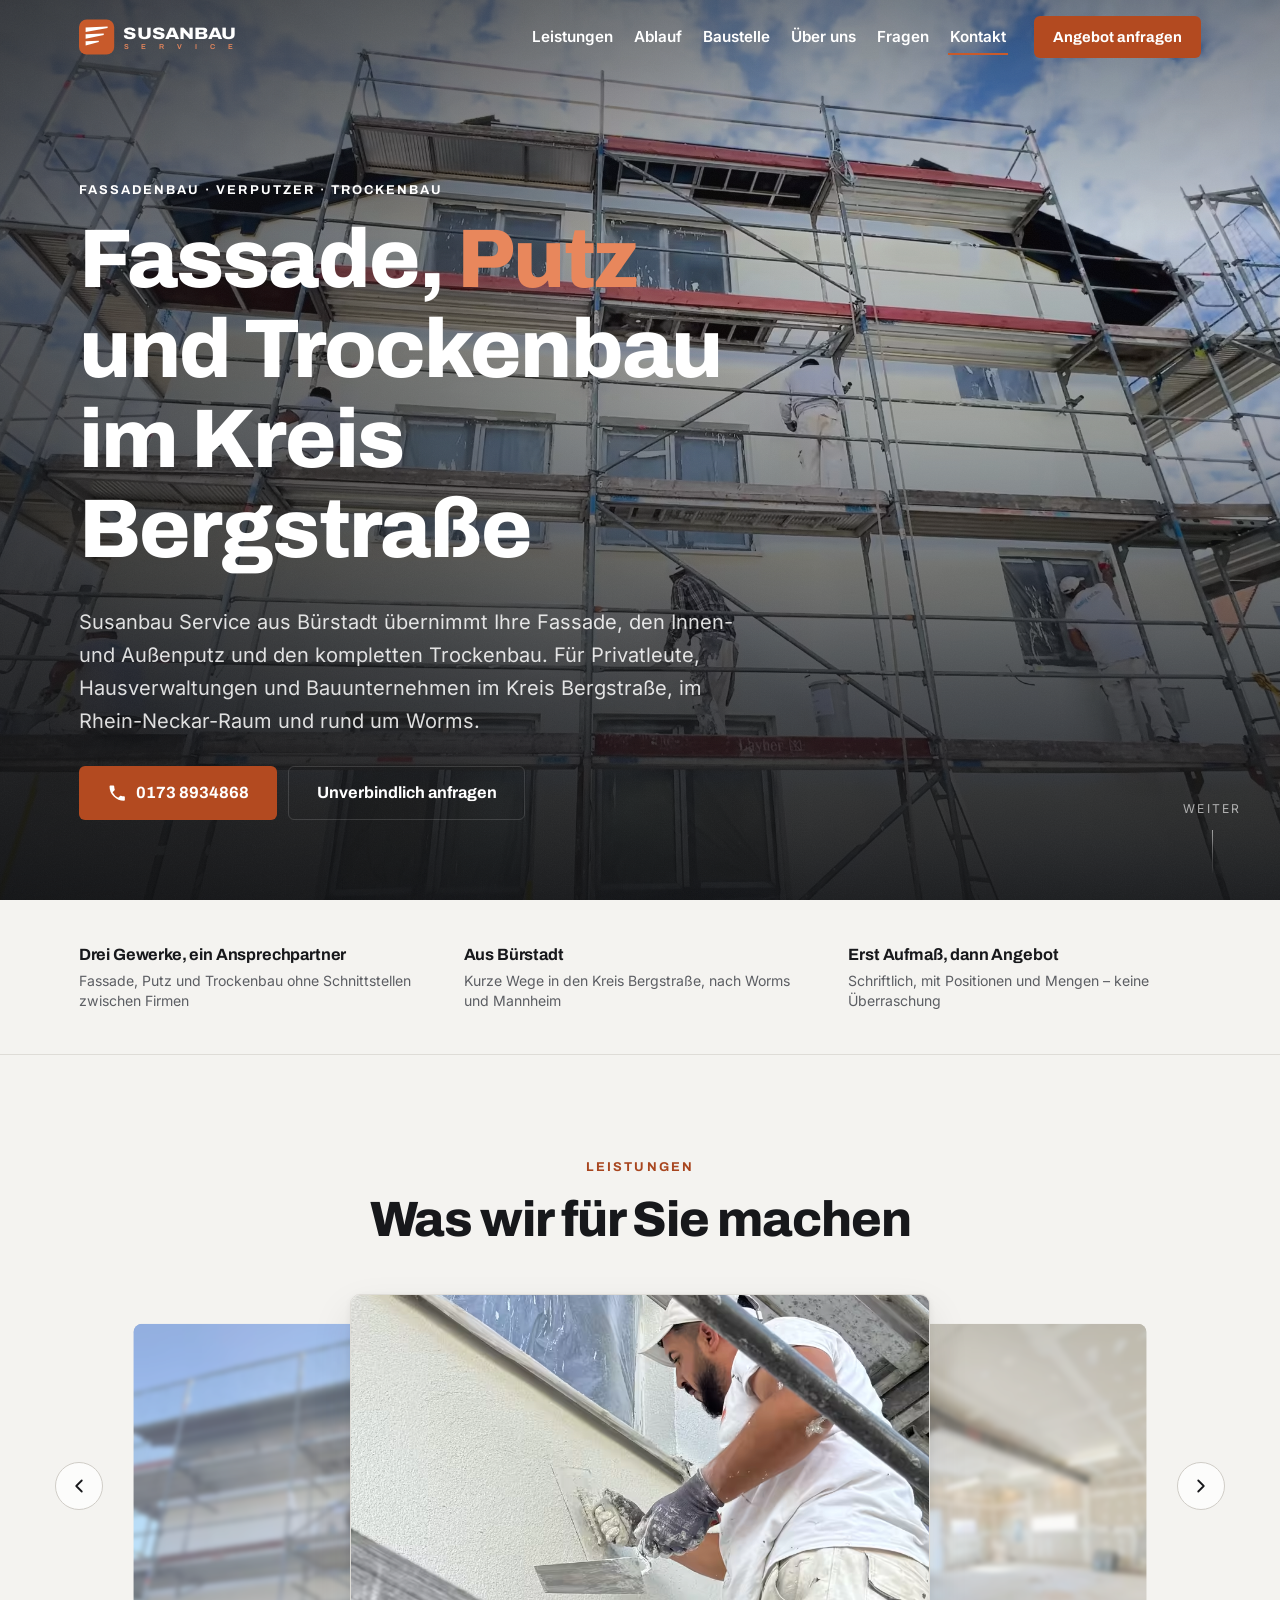
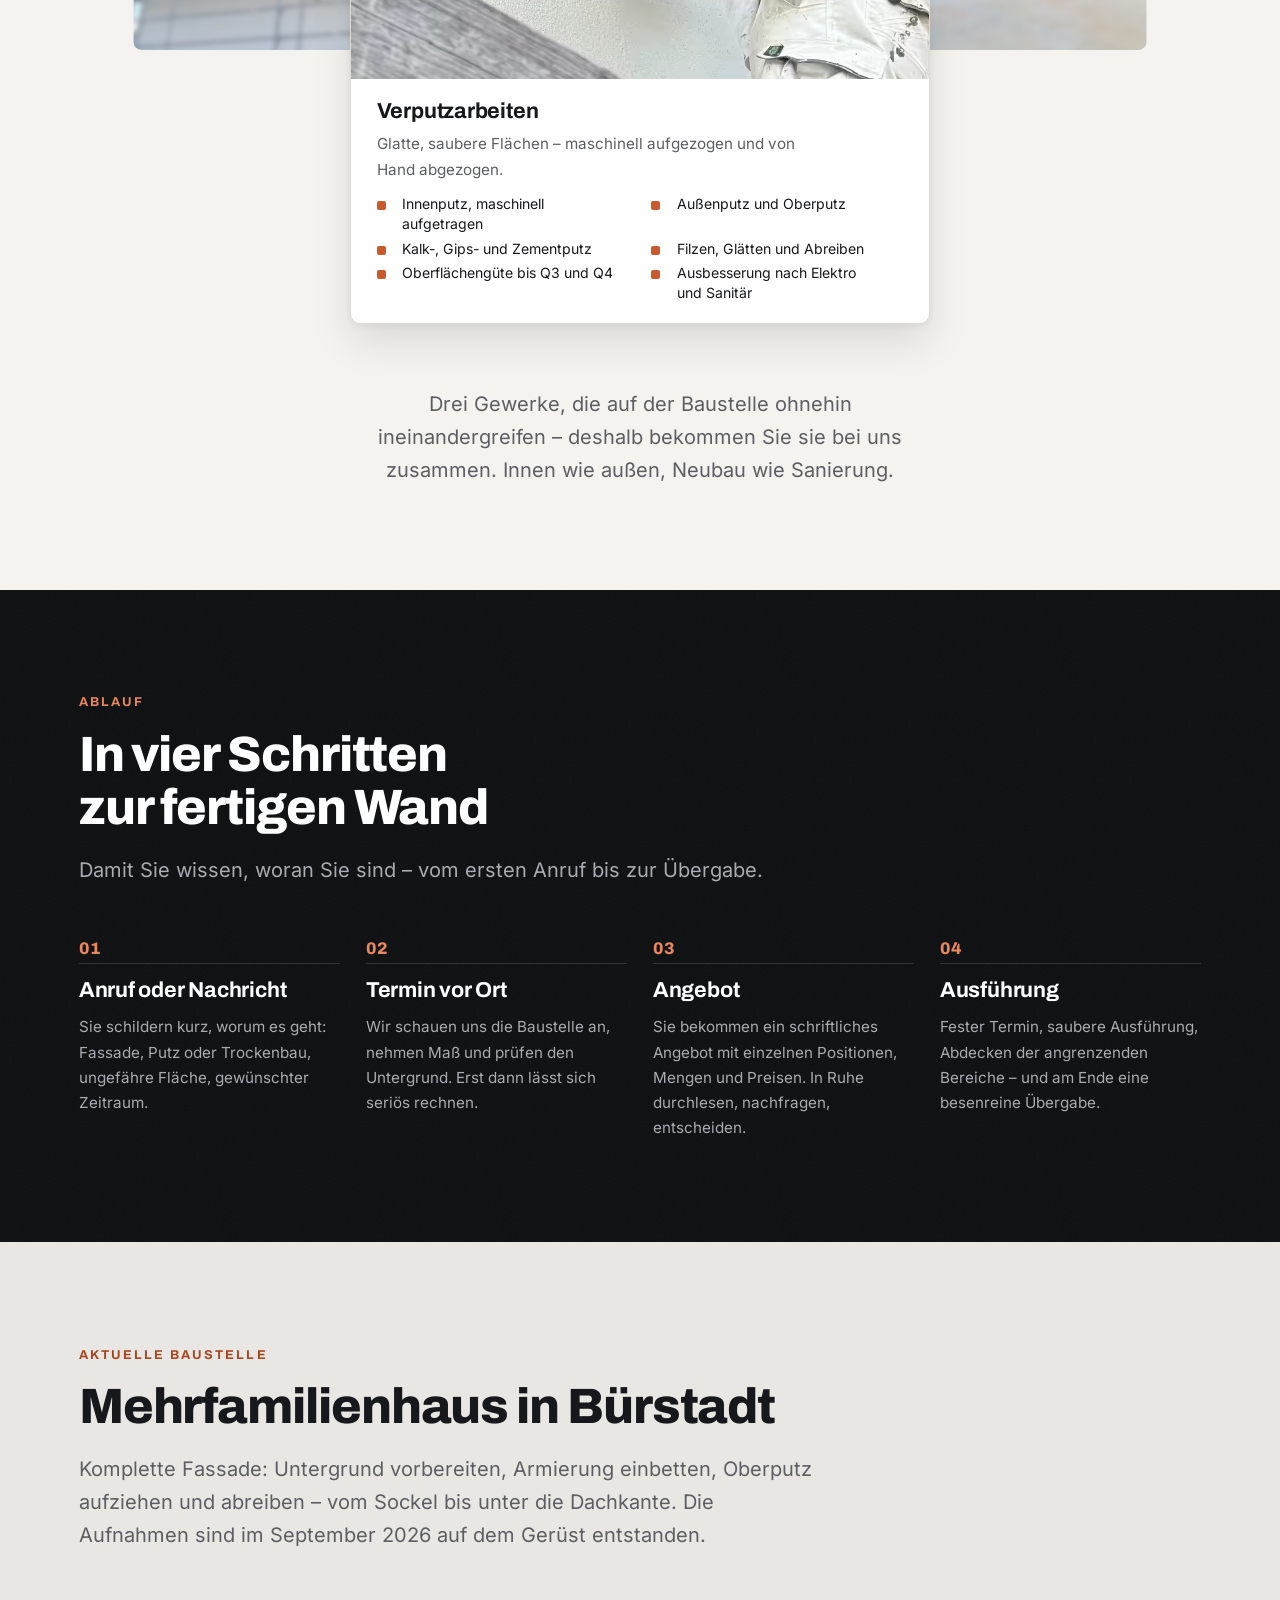
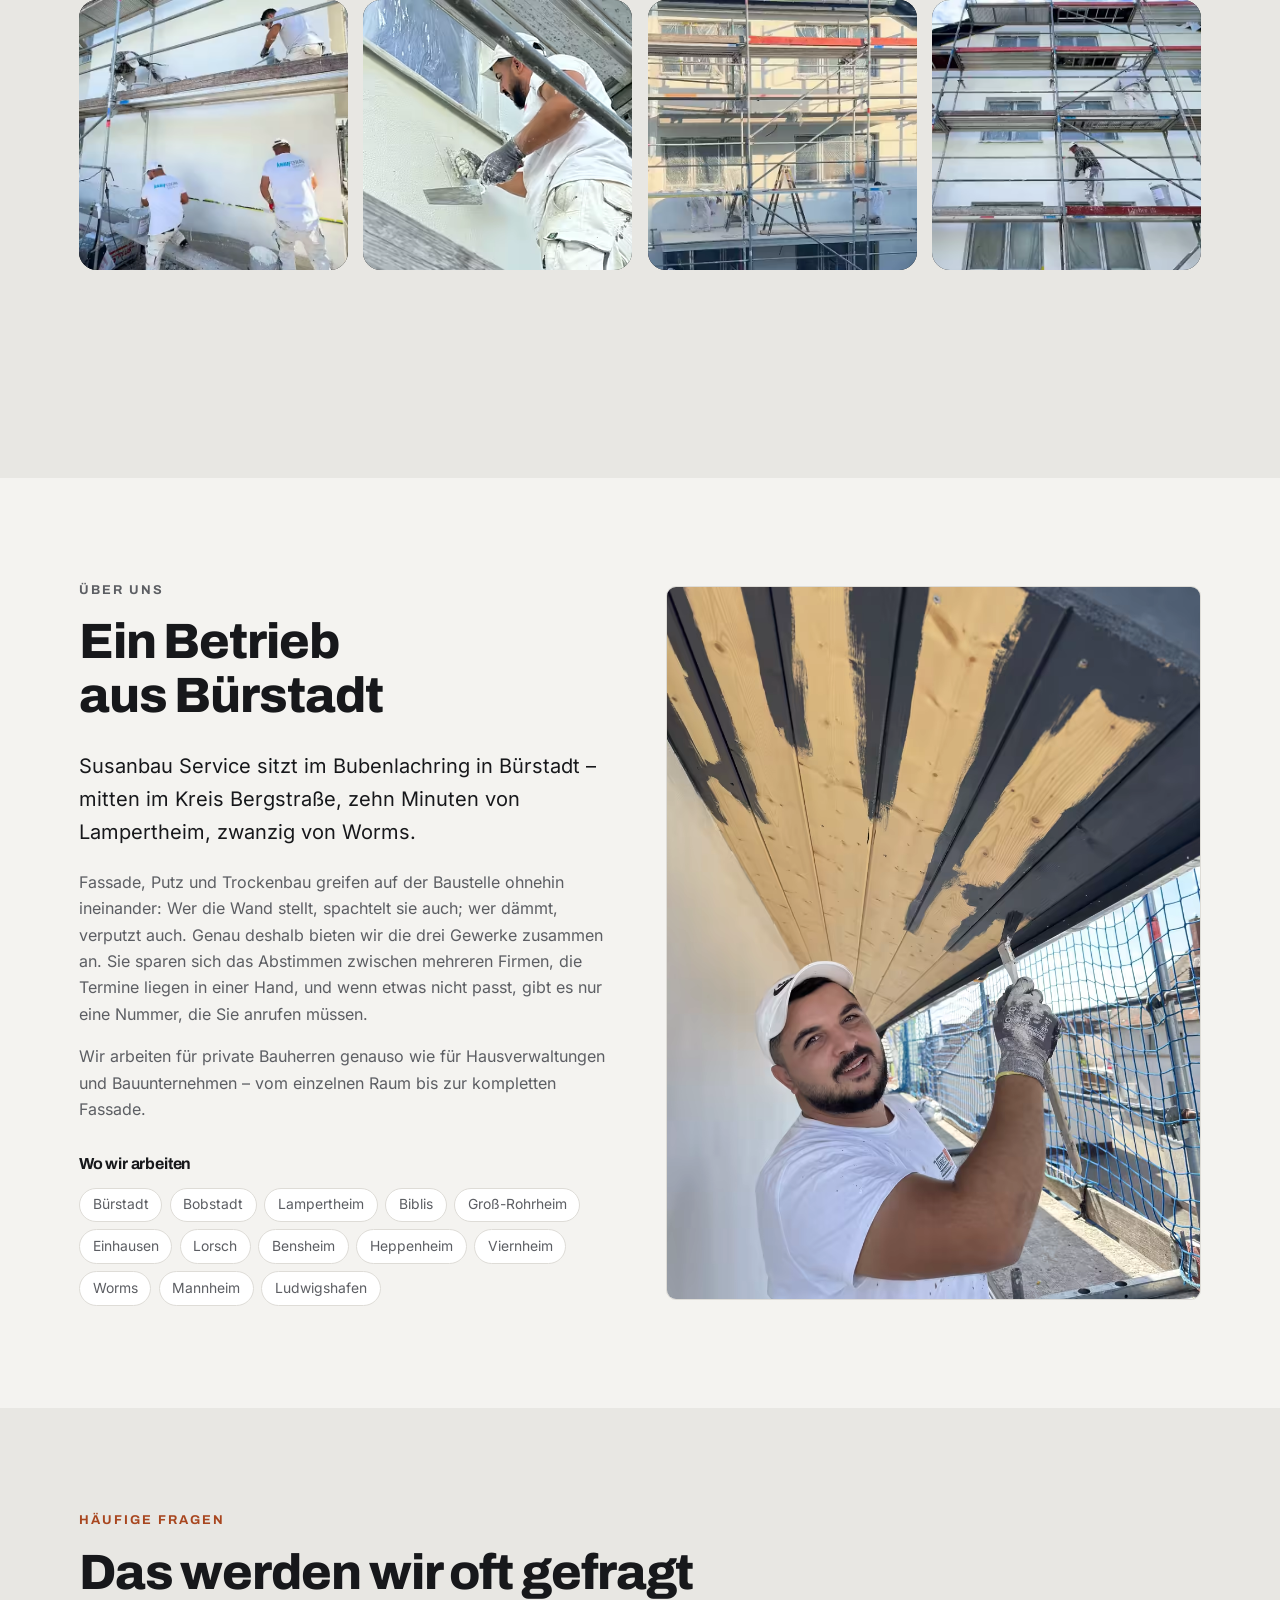
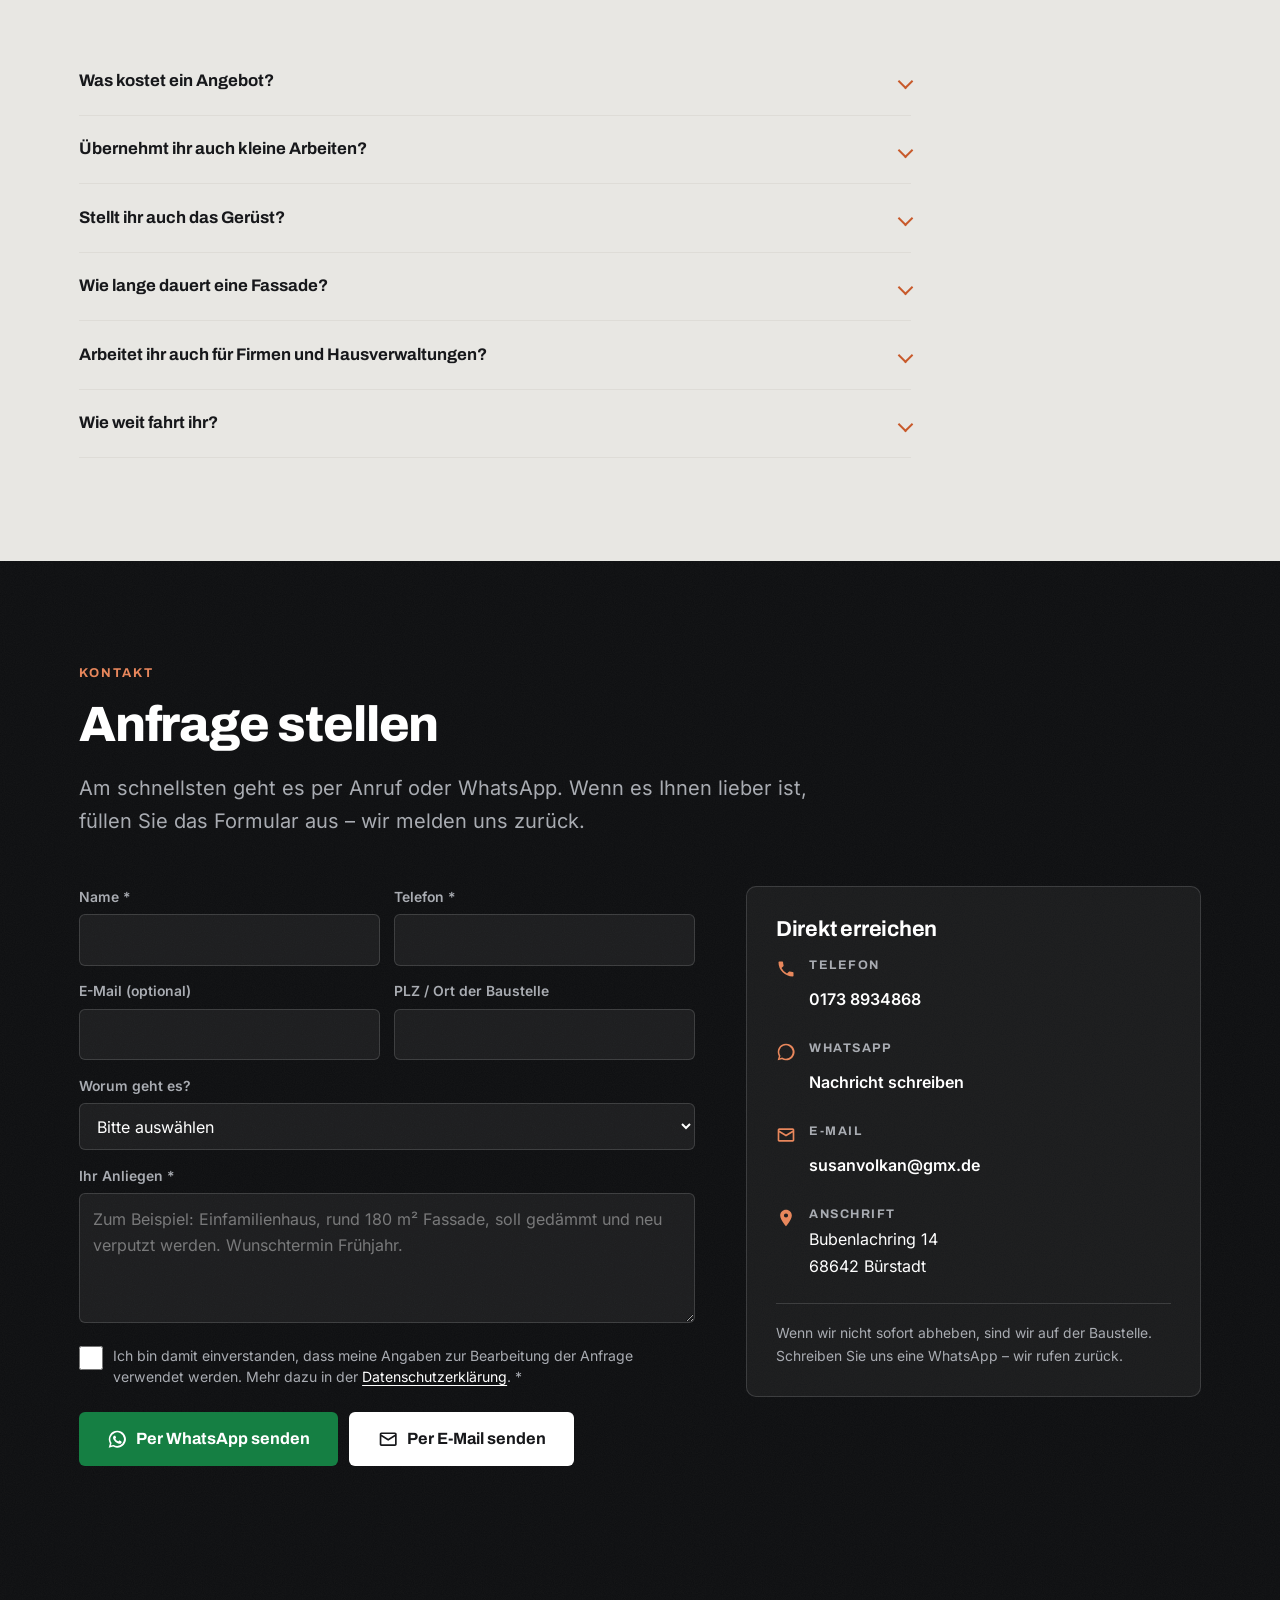
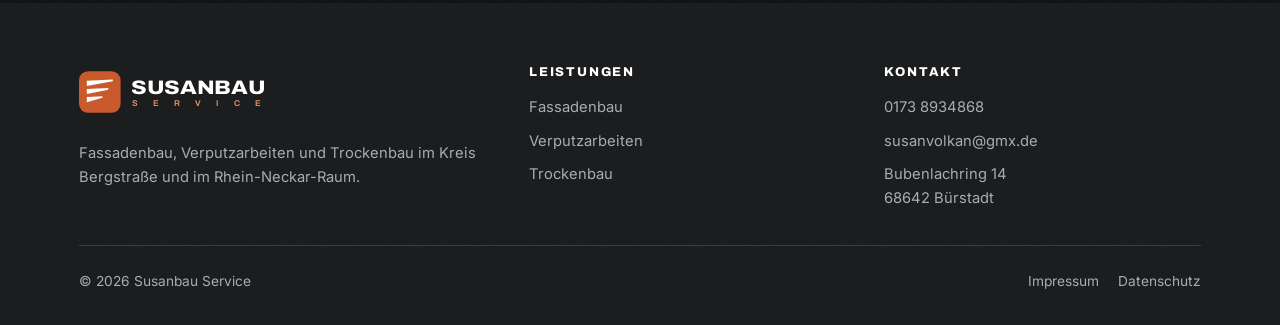
==== commit 148f0f31: "Desktop-Hero ohne Zittern am oberen Rand vidstab (Stativ-Modus) schaetzte jedes Bild neu und zittert" ====
--- a/index.html
+++ b/index.html
@@ -133,7 +133,7 @@
     </picture>
     <video class="hero__video" muted loop playsinline preload="none"
            data-mobil="assets/video/hero-mobil.mp4"
-           data-desktop="assets/video/hero-desktop.mp4"></video>
+           data-desktop="assets/video/hero-desktop.mp4?v=2026-09-14-5"></video>
   </div>
 
   <div class="shell hero__in">
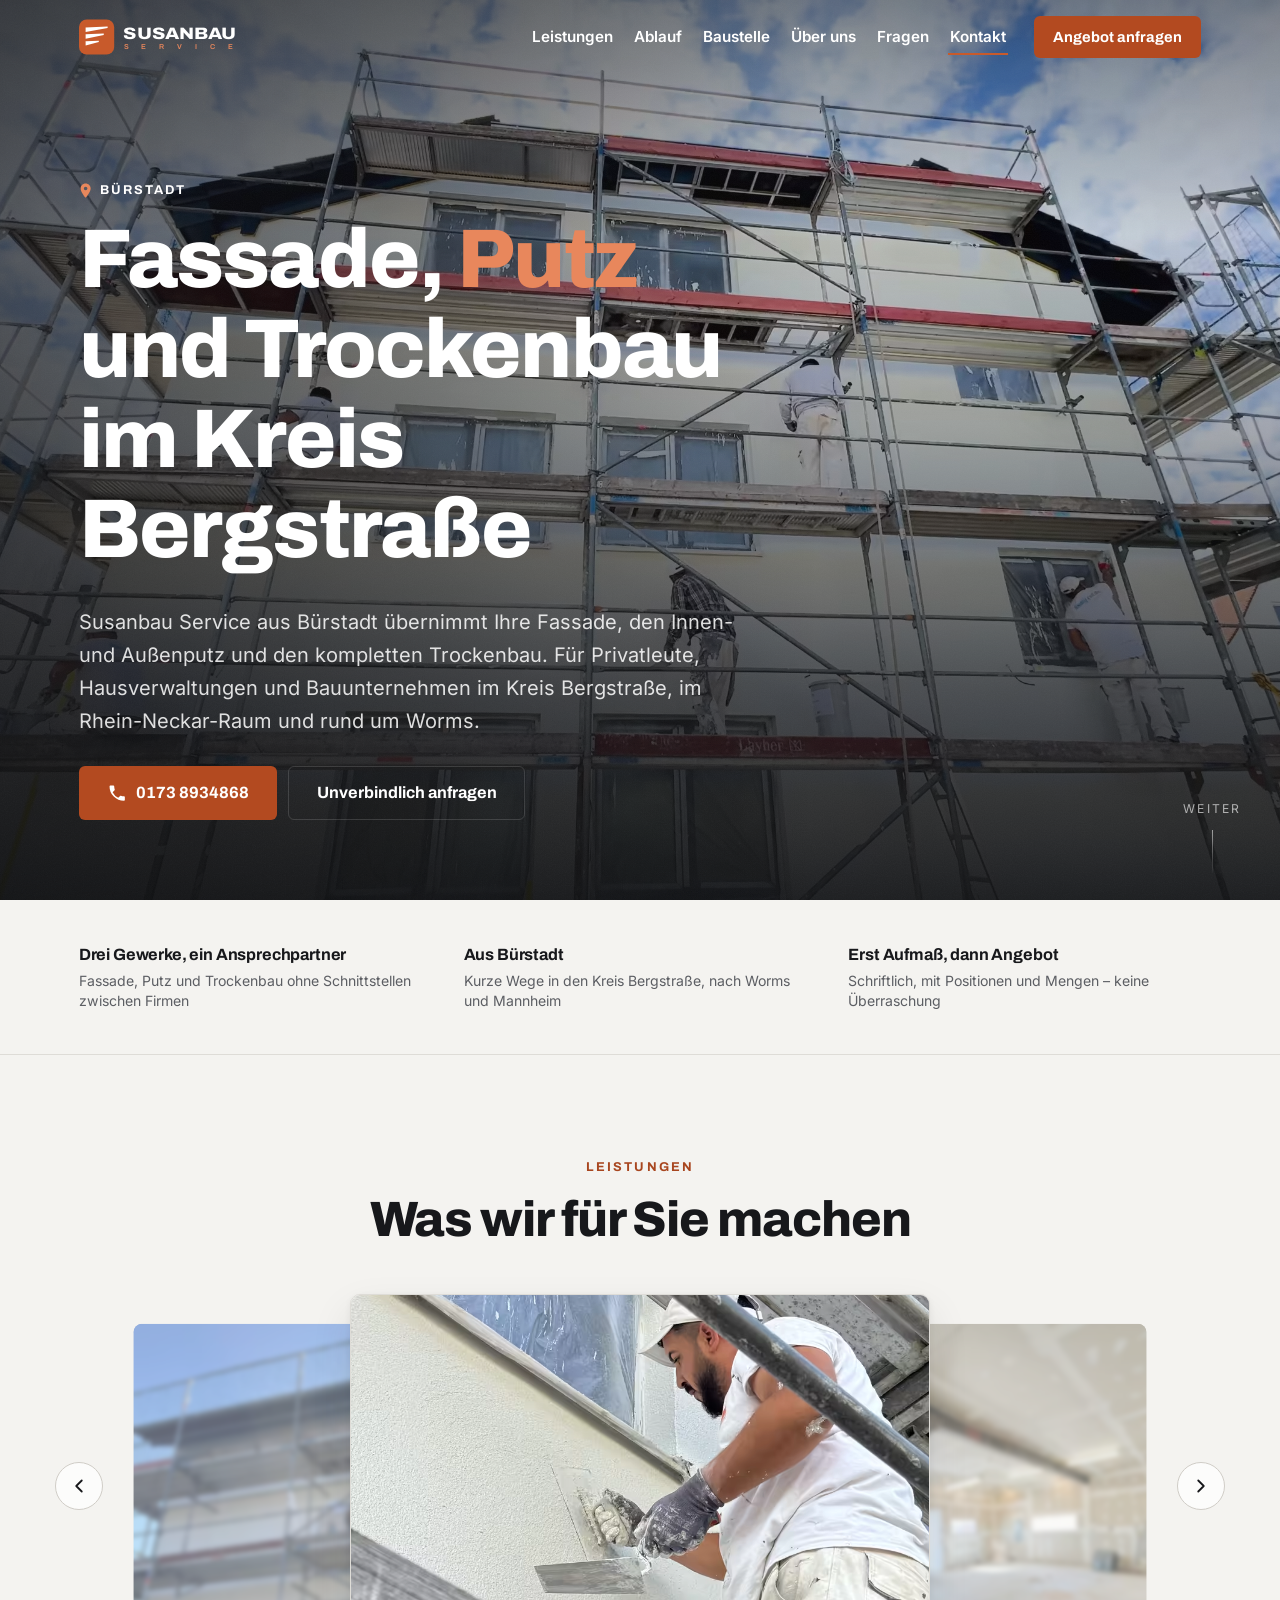
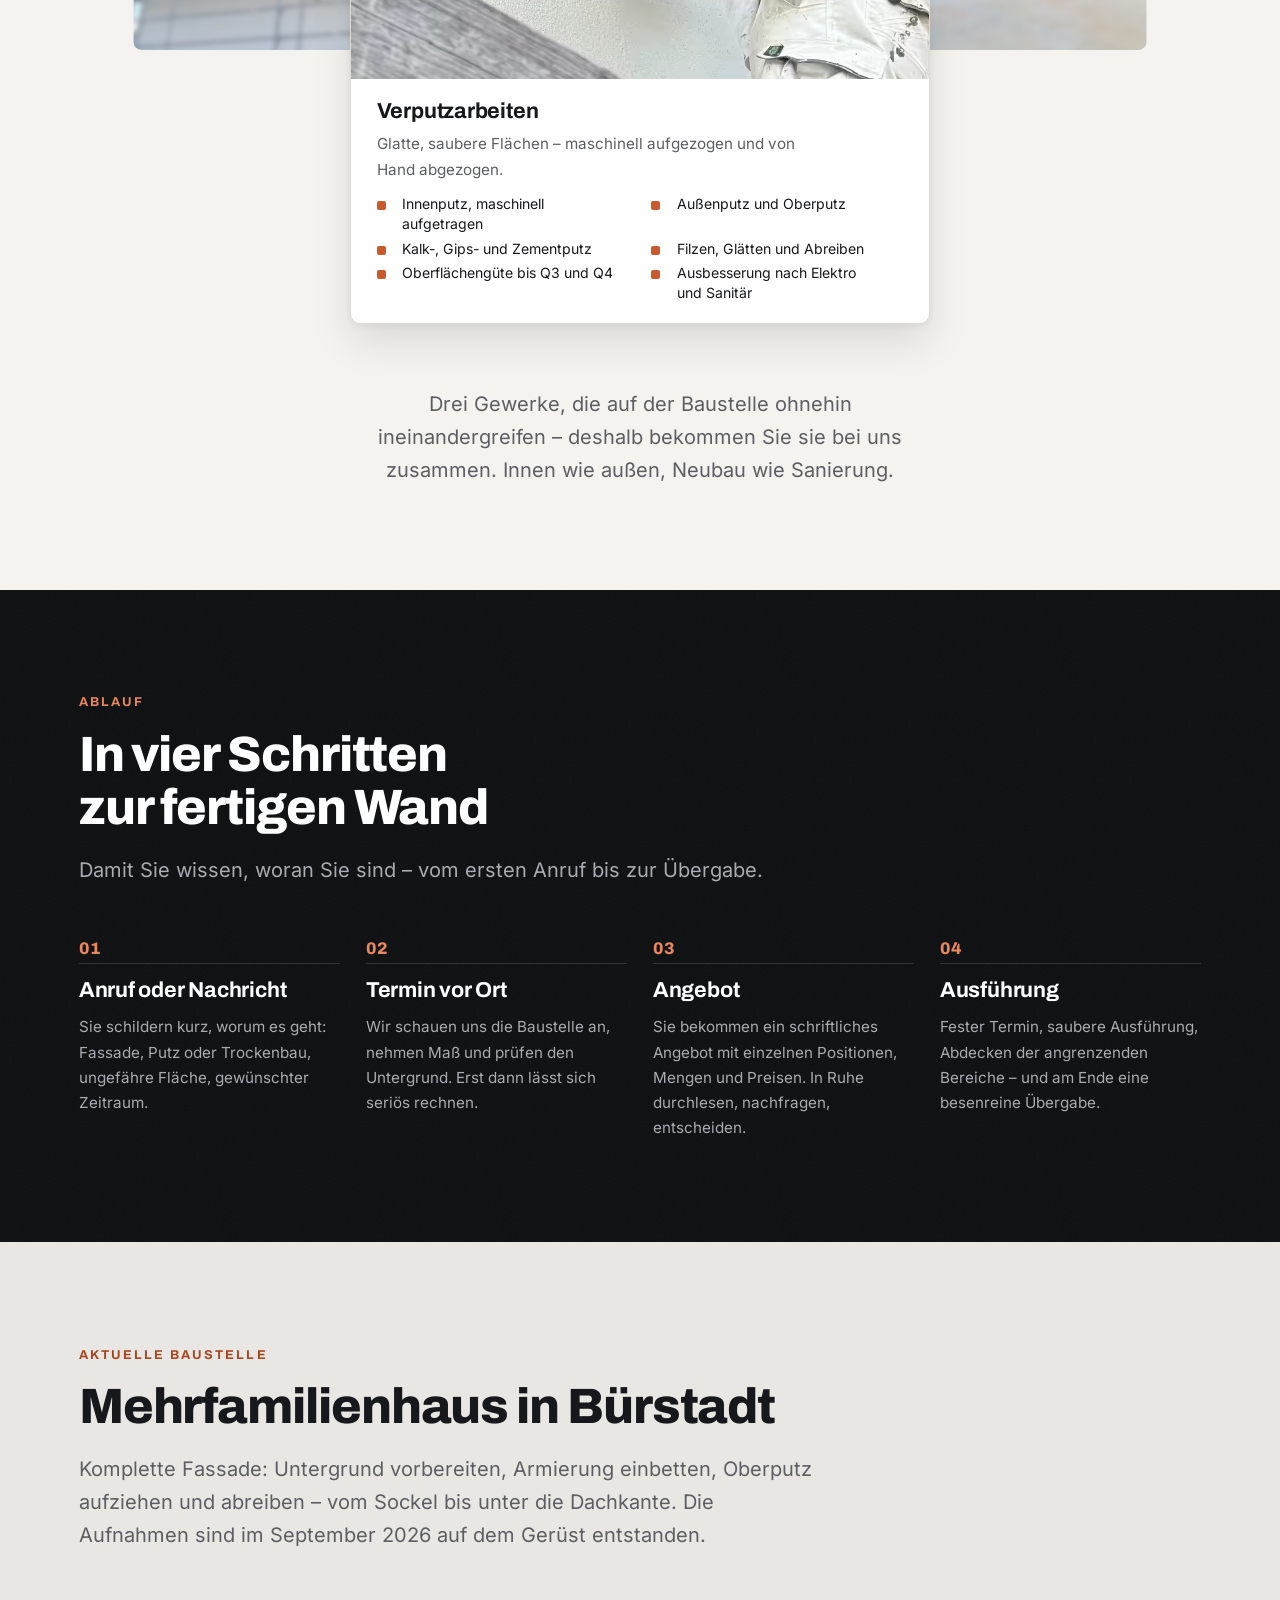
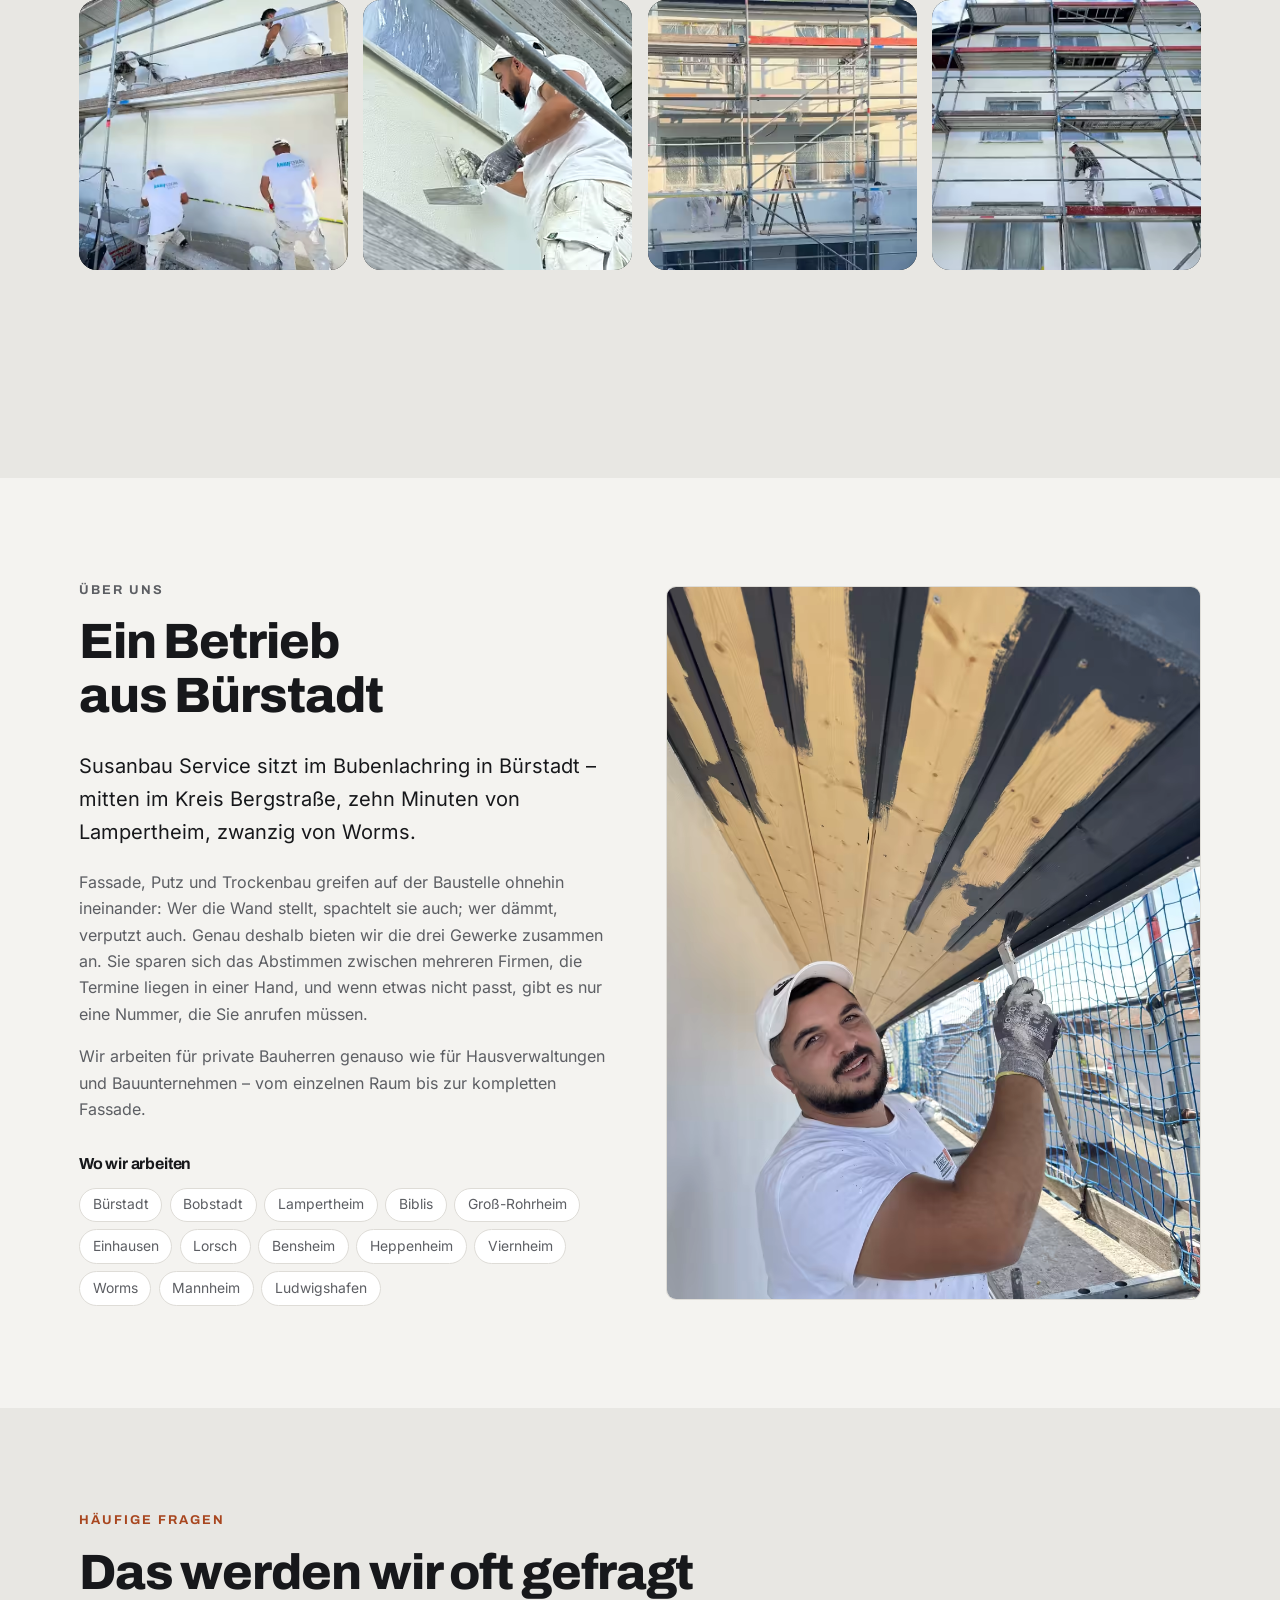
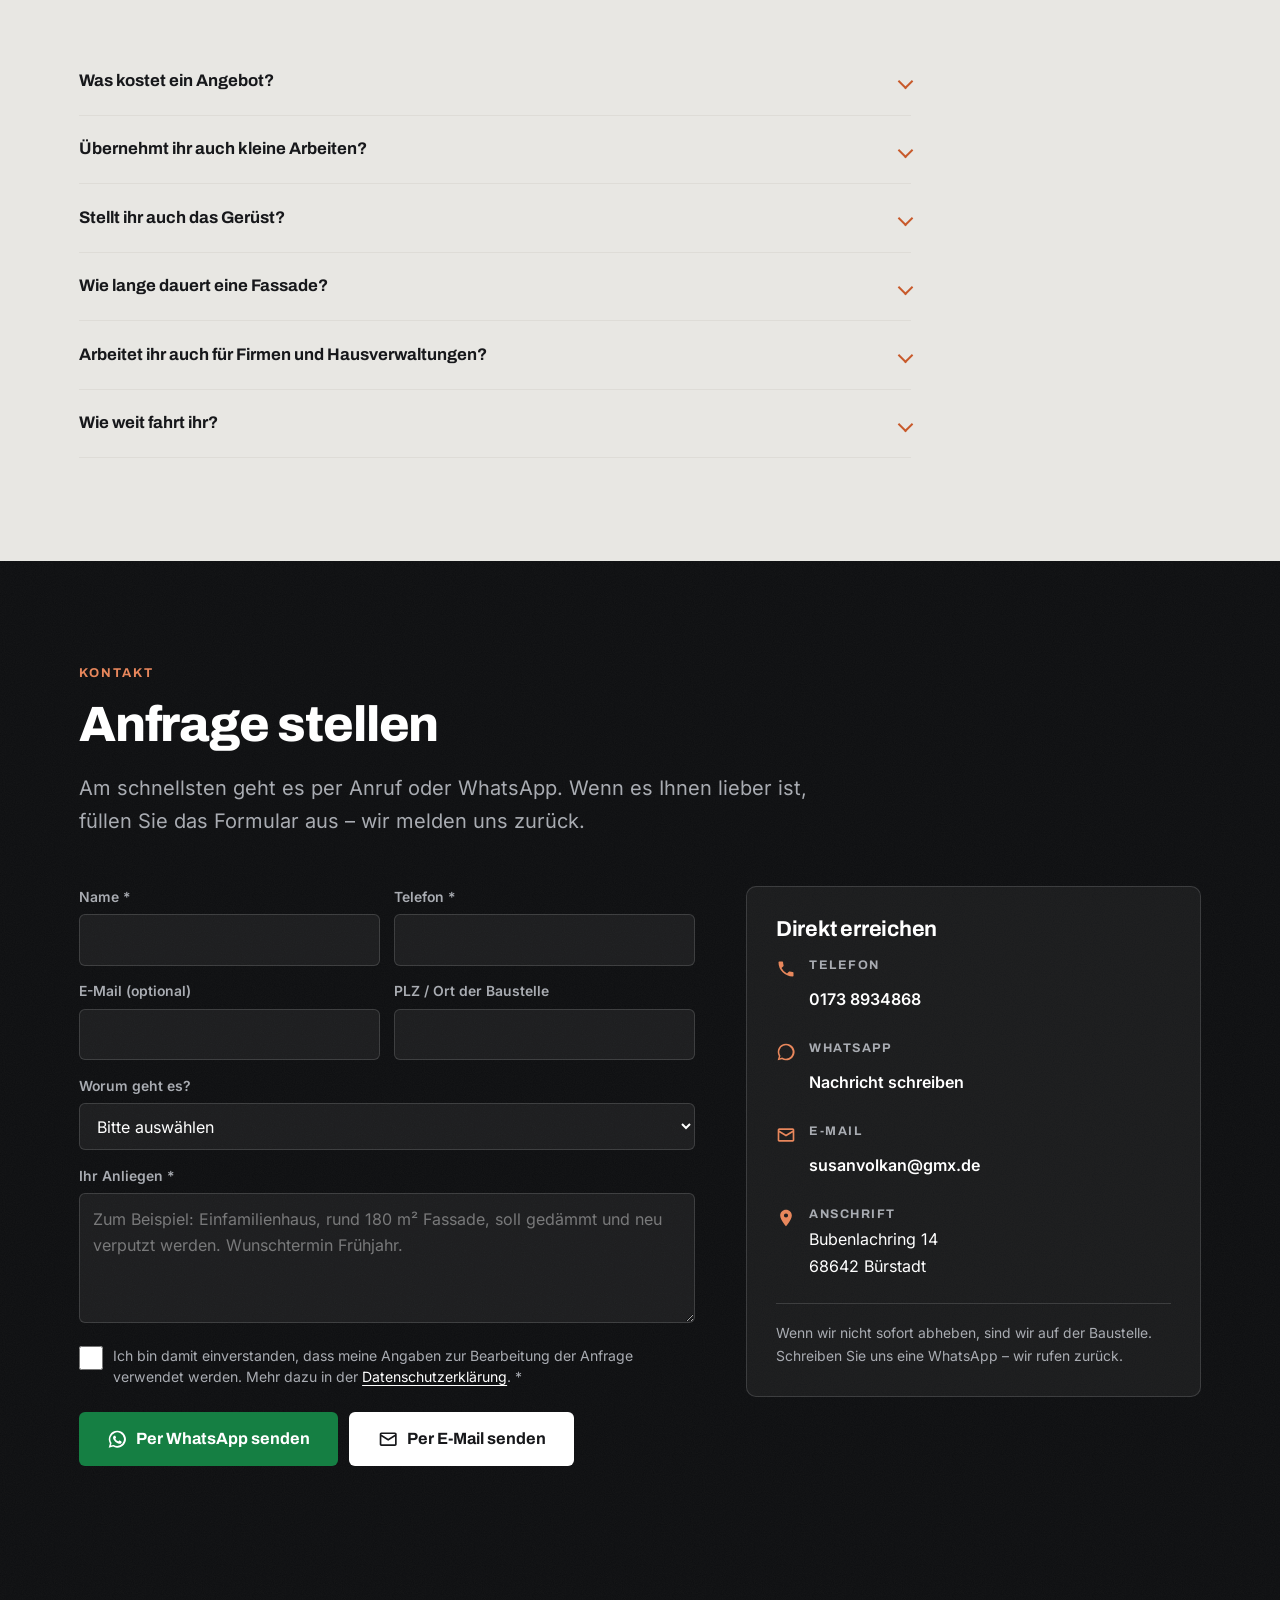
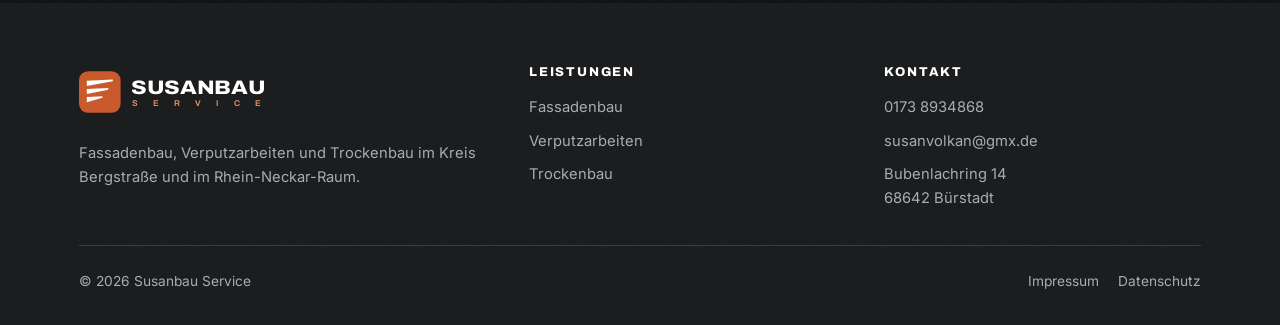
==== commit 3b8215ff: "Hero: Pin mit "Buerstadt" statt Gewerke-Zeile ueber der Ueberschrift Die Zeile "Fassadenbau - Verput" ====
--- a/index.html
+++ b/index.html
@@ -46,7 +46,7 @@
      impressum.html und datenschutz.html. Sonst bekommen wiederkehrende
      Besucher neues HTML mit altem Stylesheet: ALL-INKL speichert CSS und JS
      laut .htaccess einen Monat zwischen, GitHub Pages zehn Minuten. -->
-<link rel="stylesheet" href="assets/css/style.css?v=2026-09-14-4" />
+<link rel="stylesheet" href="assets/css/style.css?v=2026-09-14-6" />
 
 <script>
   /* Sicherheitsnetz: Sollte ein Bild fehlen oder nicht laden, zeigt der
@@ -138,7 +138,9 @@
 
   <div class="shell hero__in">
     <div class="hero__text reveal">
-      <p class="eyebrow">Fassadenbau · Verputzer · Trockenbau</p>
+      <!-- Nur der Ort: „Fassadenbau · Verputzer · Trockenbau" stand hier bis
+           14.09.2026 und wiederholte die Überschrift direkt darunter (Bilal). -->
+      <p class="eyebrow hero__ort"><svg class="ico" aria-hidden="true" viewBox="0 0 24 24"><path d="M12 2C8.1 2 5 5.1 5 9c0 5.2 7 13 7 13s7-7.8 7-13c0-3.9-3.1-7-7-7Zm0 9.5A2.5 2.5 0 1 1 12 6.5a2.5 2.5 0 0 1 0 5Z"/></svg>Bürstadt</p>
       <h1>Fassade, <span class="hl">Putz</span> und Trockenbau im Kreis Bergstraße</h1>
       <p class="lead">
         Susanbau Service aus Bürstadt übernimmt Ihre Fassade, den Innen- und Außenputz
@@ -765,7 +767,7 @@
   </a>
 </nav>
 
-<script src="assets/js/main.js?v=2026-09-14-4"></script>
+<script src="assets/js/main.js?v=2026-09-14-6"></script>
 
 <!-- ============ STRUKTURIERTE DATEN ============ -->
 <!-- Bewusst OHNE aggregateRating, foundingDate und openingHours: Diese Angaben
--- a/assets/css/style.css
+++ b/assets/css/style.css
@@ -475,12 +475,11 @@
   max-width: 34em;
 }
 .hero .eyebrow { color: #fff; }
-/* Am Handy fehlten der Zeile über der Überschrift 8 px (390 px breit), der
-   Punkt hing dann nach „VERPUTZER ·" allein am Zeilenende. Etwas kleiner
-   und enger gesetzt bleibt sie bis 360 px Bildschirmbreite einzeilig. */
-@media (max-width: 480px) {
-  .hero .eyebrow { font-size: .75rem; letter-spacing: .08em; }
-}
+/* Über der Überschrift steht nur der Ort mit Pin. Die drei Gewerke standen
+   dort doppelt zur Überschrift (Bilal, 14.09.2026). Der Pin hat dasselbe
+   Orange wie „Putz" und die Symbole im Kontaktbereich. */
+.hero__ort { display: inline-flex; align-items: center; gap: .4em; }
+.hero__ort .ico { width: 1.35em; height: 1.35em; margin-left: -.1em; color: var(--clay-lite); }
 
 .eyebrow {
   font-family: var(--font-head);
